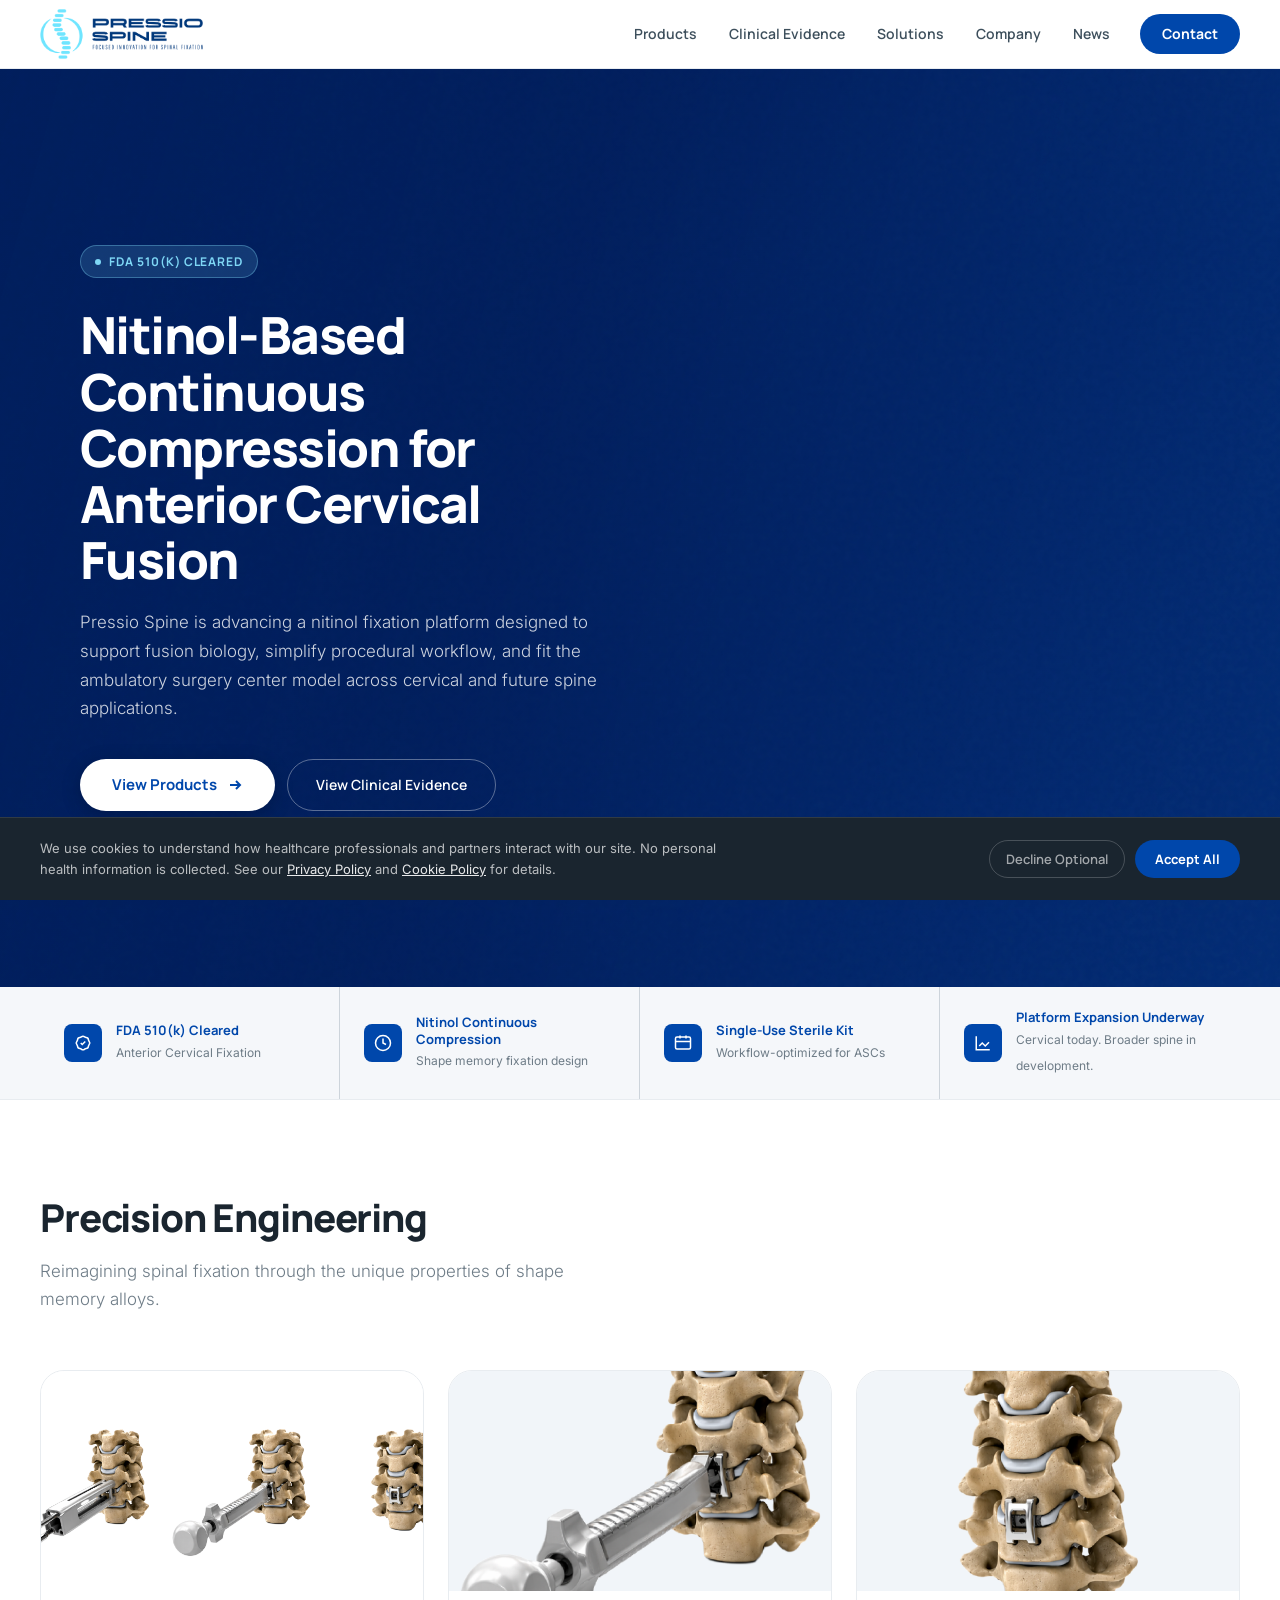
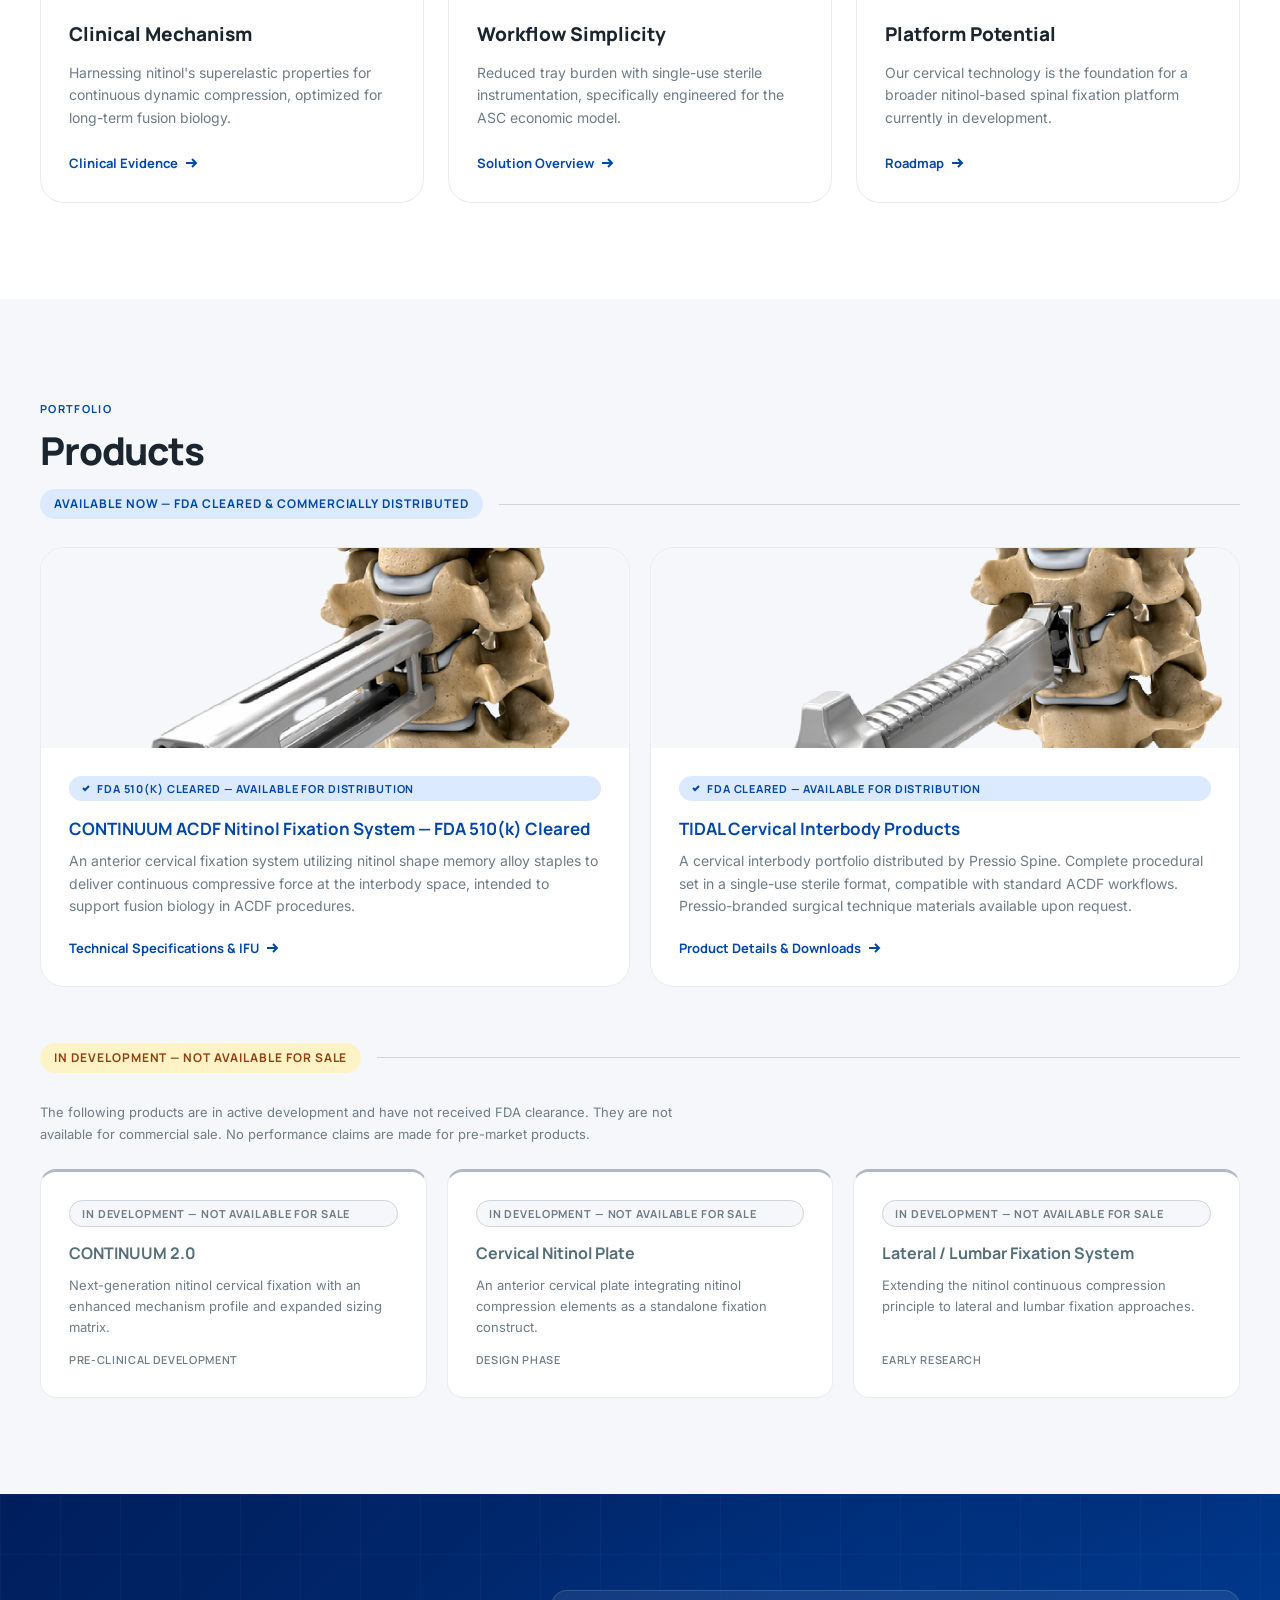
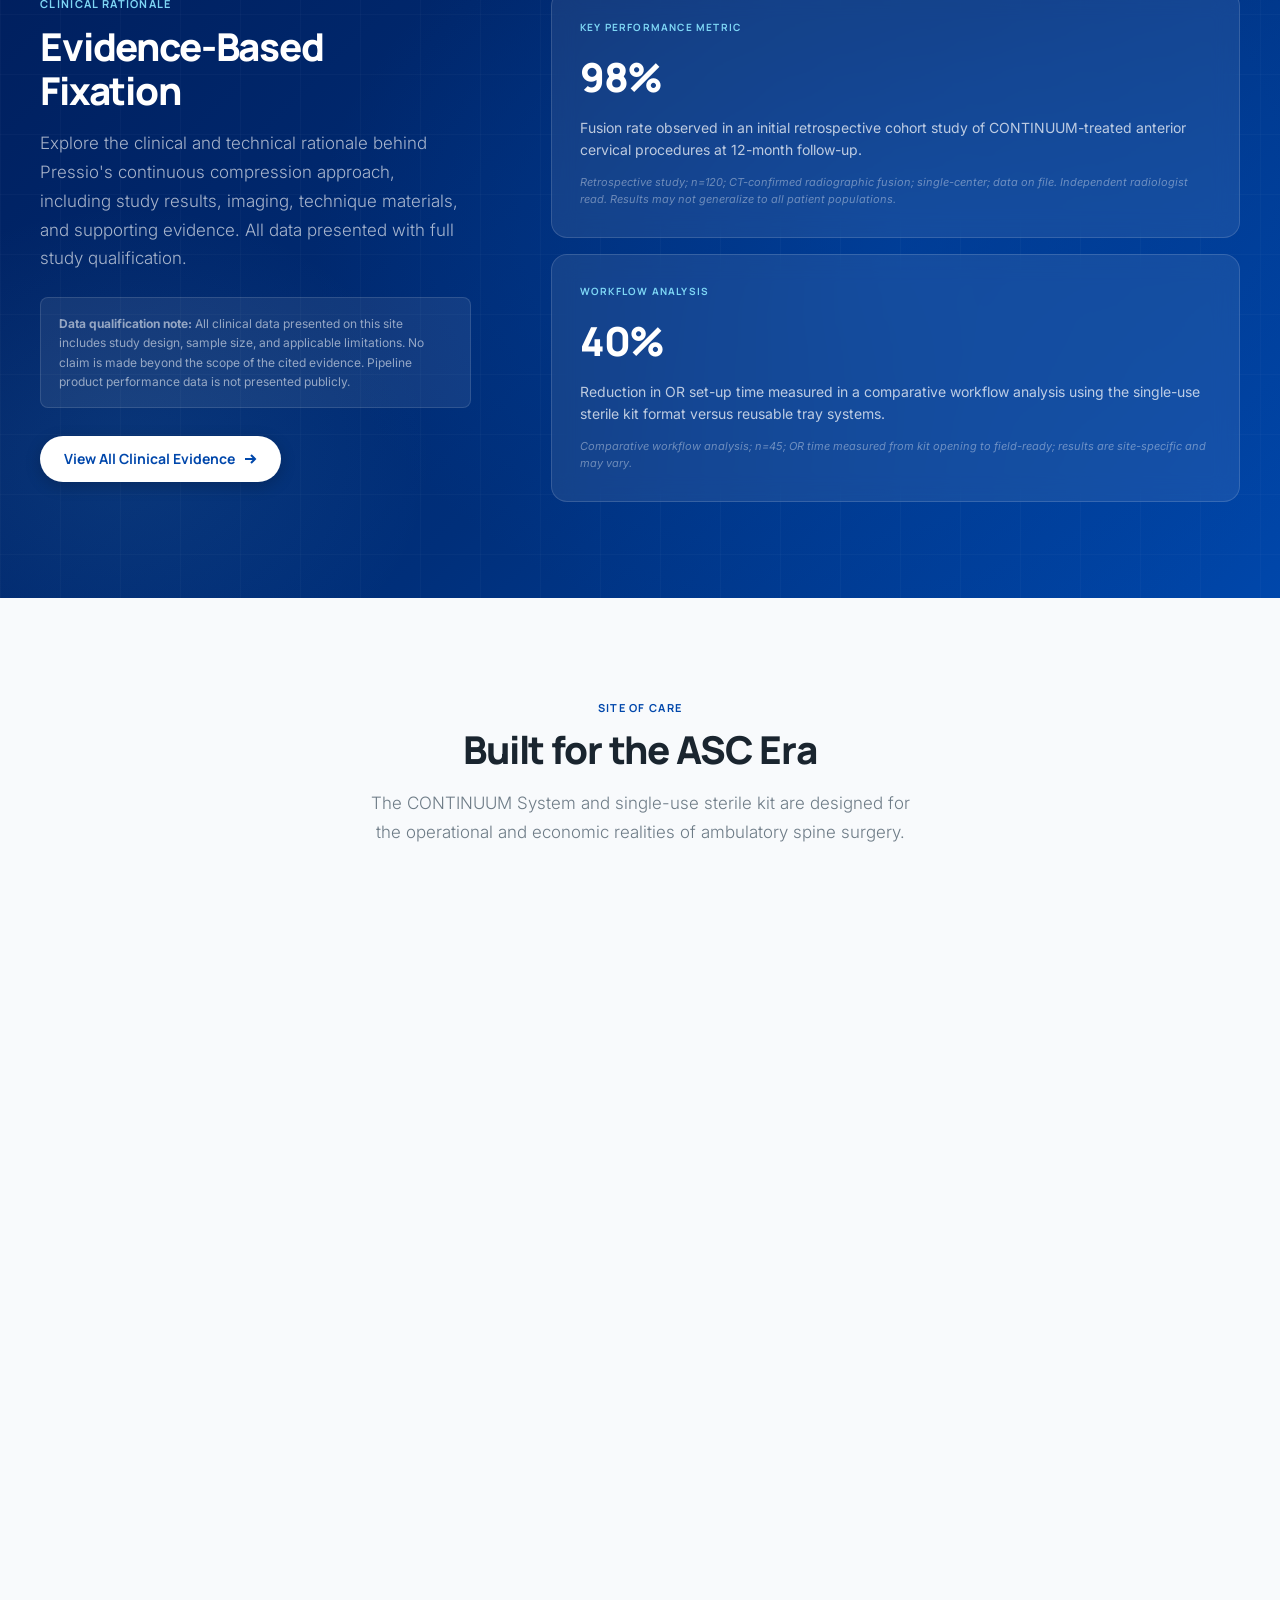
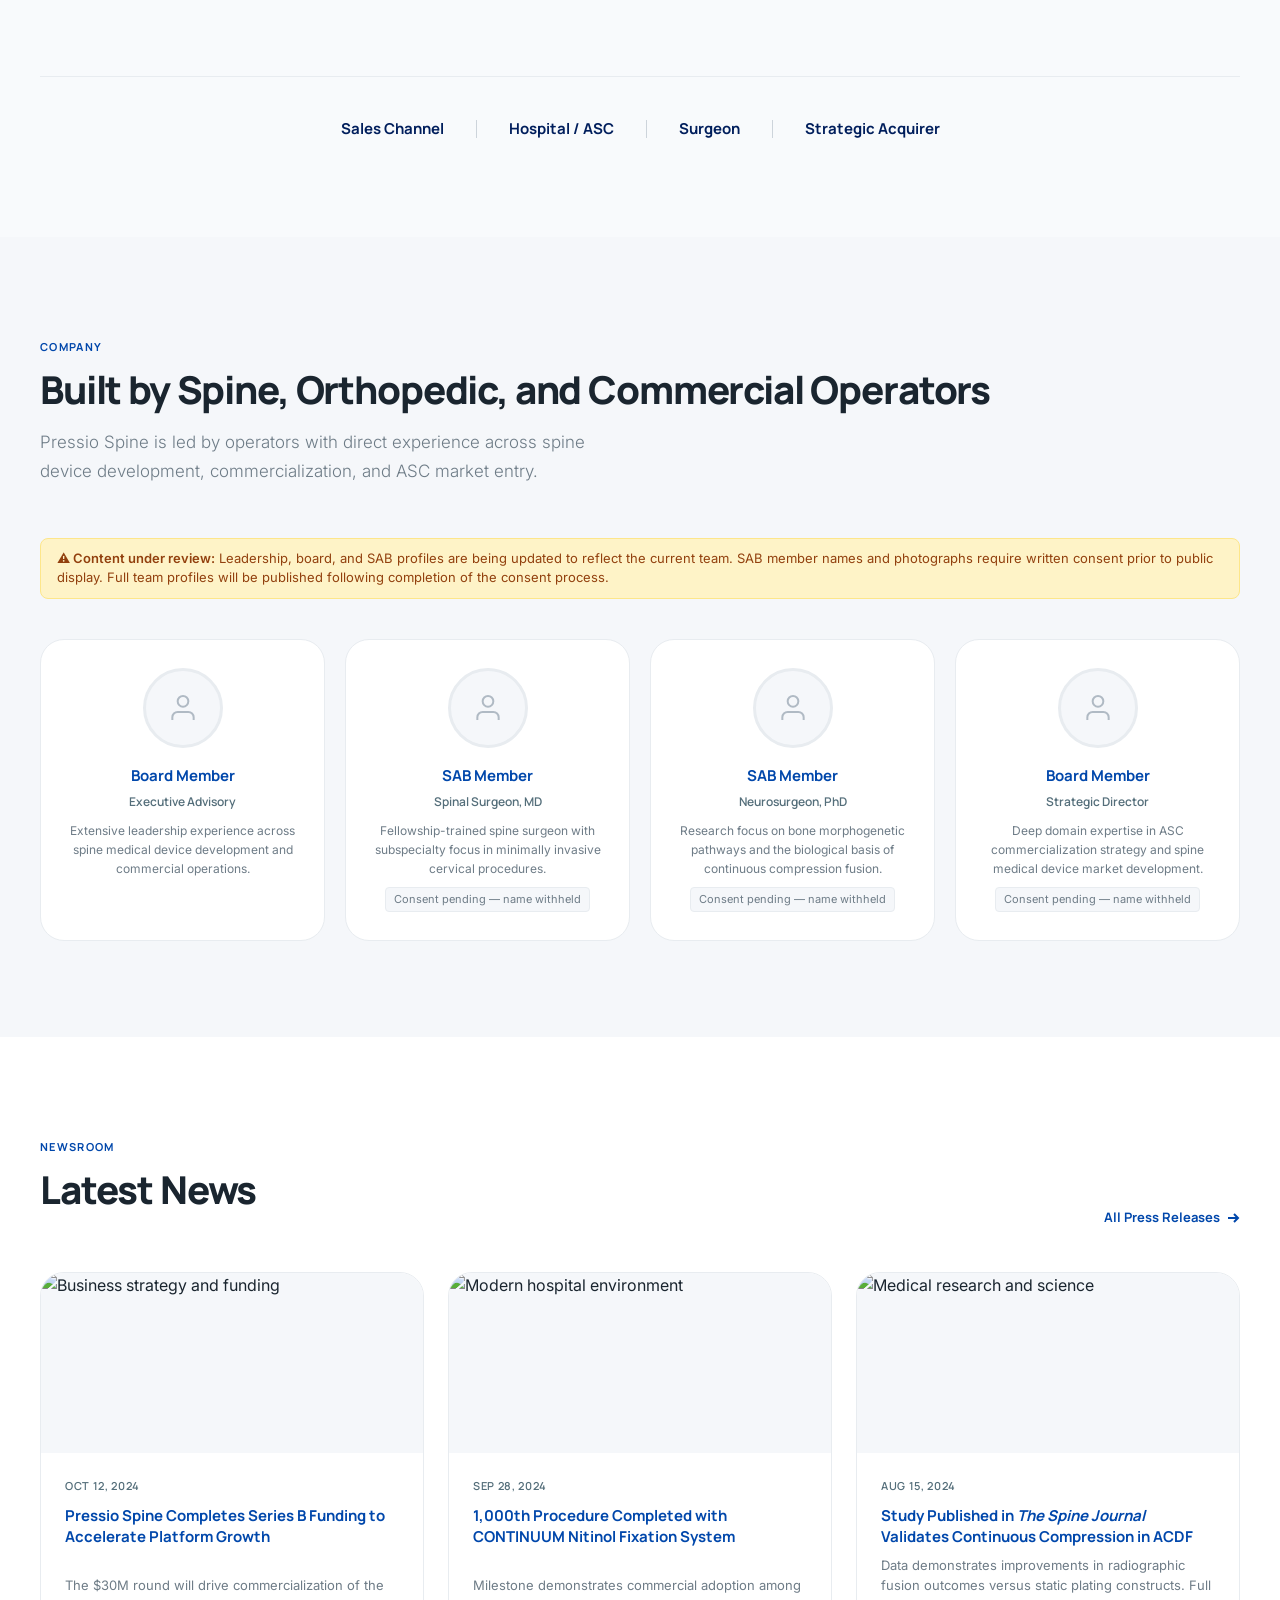
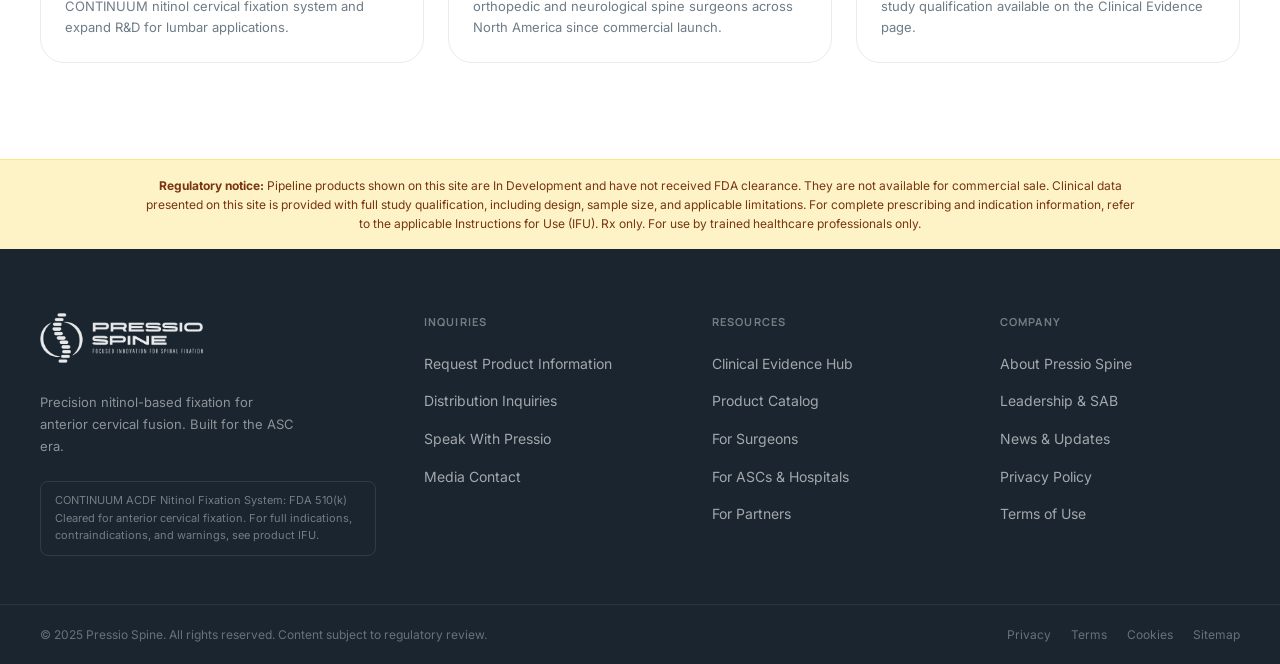
==== index.html @ c2f98a92 "Add files via upload" ====
<!DOCTYPE html>
<html lang="en">

<head>
  <meta charset="utf-8" />
  <meta name="viewport" content="width=device-width, initial-scale=1.0" />
  <meta name="description"
    content="Pressio Spine — Nitinol-based continuous compression spinal fixation for anterior cervical fusion. FDA 510(k) cleared. Built for the ASC era." />
  <meta property="og:title" content="Pressio Spine | Nitinol-Based Spinal Fixation" />
  <meta property="og:description"
    content="A nitinol fixation platform designed to support fusion biology, simplify procedural workflow, and fit the ambulatory surgery center model." />
  <meta property="og:type" content="website" />
  <title>Pressio Spine | Nitinol-Based Spinal Fixation</title>

  <!-- Schema.org MedicalOrganization structured data -->
  <script type="application/ld+json">
{
  "@context": "https://schema.org",
  "@type": "MedicalOrganization",
  "name": "Pressio Spine",
  "description": "Nitinol-based continuous compression spinal fixation, built for the ASC era.",
  "medicalSpecialty": "Orthopedic",
  "url": "https://pressiospine.com"
}
</script>

  <link rel="preconnect" href="https://fonts.googleapis.com" />
  <link rel="preconnect" href="https://fonts.gstatic.com" crossorigin />
  <link
    href="https://fonts.googleapis.com/css2?family=Manrope:wght@300;400;500;600;700;800&family=Inter:wght@300;400;500;600;700&display=swap"
    rel="stylesheet" />

  <style>
    *,
    *::before,
    *::after {
      box-sizing: border-box;
      margin: 0;
      padding: 0;
    }

    :root {
      /* Visual System — Pressio Spine */
      --primary: #0047AB;
      /* Primary */
      --primary-dk: #002F7A;
      /* Primary dark (hover states) */
      --secondary: #7ED7F5;
      /* Secondary */
      --secondary-dk: #3BB8E8;
      --tertiary: #546E7A;
      /* Tertiary */
      --tertiary-lt: #7B96A1;
      --neutral: #F5F7FA;
      /* Neutral background */
      --white: #FFFFFF;
      --navy: #001E5C;
      /* Deep navy for hero/dark areas */
      --gray-100: #E8ECF0;
      --gray-200: #CDD4DB;
      --gray-300: #B0BAC4;
      --gray-500: #6E7C87;
      --gray-700: #3D4F5C;
      --gray-900: #1A252F;
      --radius-sm: 4px;
      --radius: 8px;
      --radius-lg: 16px;
      --radius-xl: 24px;
      --shadow-sm: 0 1px 3px rgba(0, 71, 171, 0.07), 0 1px 2px rgba(0, 71, 171, 0.04);
      --shadow: 0 4px 16px rgba(0, 71, 171, 0.10), 0 1px 4px rgba(0, 71, 171, 0.06);
      --shadow-lg: 0 12px 40px rgba(0, 71, 171, 0.13), 0 2px 8px rgba(0, 71, 171, 0.07);
      --transition: 220ms cubic-bezier(0.4, 0, 0.2, 1);
      --headline: 'Manrope', system-ui, sans-serif;
      --body: 'Inter', system-ui, sans-serif;
    }

    html {
      scroll-behavior: smooth;
    }

    body {
      font-family: var(--body);
      font-size: 16px;
      line-height: 1.6;
      color: var(--gray-900);
      background: var(--white);
      -webkit-font-smoothing: antialiased;
    }

    /* ─── SKIP LINK (Accessibility) ─── */
    .skip-link {
      position: absolute;
      top: -40px;
      left: 8px;
      background: var(--primary);
      color: var(--white);
      padding: 8px 16px;
      border-radius: var(--radius);
      font-size: 14px;
      font-weight: 600;
      text-decoration: none;
      z-index: 9999;
      transition: top var(--transition);
    }

    .skip-link:focus {
      top: 8px;
    }

    /* ─── HEADER / NAV ─── */
    header {
      position: sticky;
      top: 0;
      z-index: 100;
      background: rgba(255, 255, 255, 0.96);
      backdrop-filter: blur(16px);
      border-bottom: 1px solid var(--gray-100);
      transition: box-shadow var(--transition);
    }

    header.scrolled {
      box-shadow: var(--shadow);
    }

    .nav-inner {
      max-width: 1280px;
      margin: 0 auto;
      display: flex;
      align-items: center;
      justify-content: space-between;
      padding: 0 40px;
      height: 68px;
    }

    .logo {
      display: flex;
      align-items: center;
      text-decoration: none;
      flex-shrink: 0;
    }

    .logo img {
      height: 50px;
      width: auto;
      display: block;
      transition: transform var(--transition);
    }

    .logo:hover img {
      transform: scale(1.02);
    }

    nav {
      display: flex;
      align-items: center;
      gap: 4px;
    }

    nav a {
      font-family: var(--headline);
      font-size: 14px;
      font-weight: 600;
      color: var(--gray-700);
      text-decoration: none;
      padding: 8px 14px;
      border-radius: var(--radius);
      transition: color var(--transition), background var(--transition);
      white-space: nowrap;
    }

    nav a:hover {
      color: var(--primary);
      background: var(--neutral);
    }

    nav a:focus-visible {
      outline: 2px solid var(--primary);
      outline-offset: 2px;
    }

    .nav-cta {
      margin-left: 12px;
      background: var(--primary);
      color: var(--white) !important;
      padding: 9px 22px !important;
      border-radius: 100px;
      font-weight: 700 !important;
      font-size: 14px !important;
      transition: background var(--transition), transform var(--transition) !important;
    }

    .nav-cta:hover {
      background: var(--primary-dk) !important;
      transform: translateY(-1px);
    }

    /* Mobile nav toggle */
    .nav-toggle {
      display: none;
      background: none;
      border: none;
      cursor: pointer;
      padding: 8px;
      color: var(--primary);
      font-size: 20px;
    }

    .nav-toggle:focus-visible {
      outline: 2px solid var(--primary);
      border-radius: 4px;
    }

    /* ─── HERO ─── */
    .hero {
      position: relative;
      min-height: 680px;
      display: flex;
      align-items: center;
      background: var(--navy);
      overflow: hidden;
    }

    /* Video background */
    .hero-video {
      position: absolute;
      inset: 0;
      width: 100%;
      height: 100%;
      object-fit: cover;
      z-index: 0;
    }

    /* Premium overlay with multi-layered gradient for depth and readability */
    .hero-overlay {
      position: absolute;
      inset: 0;
      z-index: 1;
      background: linear-gradient(105deg,
          rgba(0, 30, 92, 0.92) 0%,
          rgba(0, 30, 92, 0.75) 40%,
          rgba(0, 71, 171, 0.30) 100%);
    }

    .hero-overlay::after {
      content: '';
      position: absolute;
      inset: 0;
      background-image: url("data:image/svg+xml,%3Csvg viewBox='0 0 200 200' xmlns='http://www.w3.org/2000/svg'%3E%3Cfilter id='noiseFilter'%3E%3CfeTurbulence type='fractalNoise' baseFrequency='0.65' numOctaves='3' stitchTiles='stitch'/%3E%3C/filter%3E%3Crect width='100%25' height='100%25' filter='url(%23noiseFilter)'/%3E%3C/svg%3E");
      opacity: 0.04;
      mix-blend-mode: overlay;
      pointer-events: none;
    }

    .hero-inner {
      position: relative;
      z-index: 2;
      max-width: 1280px;
      margin: 0 auto;
      width: 100%;
      padding: 80px 40px;
      display: grid;
      grid-template-columns: 1fr 1fr;
      gap: 60px;
      align-items: center;
    }

    .hero-content {
      max-width: 580px;
    }

    .hero-badge {
      display: inline-flex;
      align-items: center;
      gap: 8px;
      background: rgba(126, 215, 245, 0.15);
      border: 1px solid rgba(126, 215, 245, 0.35);
      color: var(--secondary);
      font-family: var(--headline);
      font-size: 12px;
      font-weight: 700;
      letter-spacing: 0.08em;
      text-transform: uppercase;
      padding: 6px 14px;
      border-radius: 100px;
      margin-bottom: 28px;
    }

    .hero-badge::before {
      content: '';
      width: 6px;
      height: 6px;
      border-radius: 50%;
      background: var(--secondary);
      flex-shrink: 0;
      animation: pulse 2s ease-in-out infinite;
    }

    @keyframes pulse {

      0%,
      100% {
        opacity: 1;
        transform: scale(1);
      }

      50% {
        opacity: 0.5;
        transform: scale(0.85);
      }
    }

    .hero h1 {
      font-family: var(--headline);
      font-size: clamp(2rem, 4vw, 3.2rem);
      font-weight: 800;
      line-height: 1.1;
      color: var(--white);
      letter-spacing: -0.03em;
      margin-bottom: 20px;
    }

    .hero-sub {
      font-family: var(--body);
      font-size: 17px;
      font-weight: 300;
      color: rgba(255, 255, 255, 0.80);
      line-height: 1.7;
      margin-bottom: 36px;
    }

    .hero-actions {
      display: flex;
      gap: 12px;
      flex-wrap: wrap;
    }

    .btn-primary {
      display: inline-flex;
      align-items: center;
      gap: 10px;
      background: var(--white);
      color: var(--primary);
      font-family: var(--headline);
      font-size: 15px;
      font-weight: 700;
      padding: 14px 32px;
      border-radius: 100px;
      text-decoration: none;
      border: none;
      cursor: pointer;
      transition: all var(--transition);
      box-shadow: 0 4px 20px rgba(0, 0, 0, 0.2), 0 0 0 0 rgba(255, 255, 255, 0);
    }

    .btn-primary:hover {
      transform: translateY(-3px);
      box-shadow: 0 10px 30px rgba(0, 0, 0, 0.3), 0 0 15px rgba(255, 255, 255, 0.4);
      background: var(--neutral);
    }

    .btn-primary:focus-visible {
      outline: 2px solid var(--secondary);
      outline-offset: 3px;
    }

    .btn-primary svg {
      transition: transform var(--transition);
    }

    .btn-primary:hover svg {
      transform: translateX(3px);
    }

    .btn-ghost {
      display: inline-flex;
      align-items: center;
      gap: 8px;
      background: transparent;
      color: var(--white);
      font-family: var(--headline);
      font-size: 14px;
      font-weight: 600;
      padding: 13px 28px;
      border-radius: 100px;
      text-decoration: none;
      border: 1px solid rgba(255, 255, 255, 0.35);
      transition: background var(--transition), border-color var(--transition);
    }

    .btn-ghost:hover {
      background: rgba(255, 255, 255, 0.10);
      border-color: rgba(255, 255, 255, 0.6);
    }

    .btn-ghost:focus-visible {
      outline: 2px solid var(--white);
      outline-offset: 3px;
    }

    /* Hero visual panel */
    .hero-visual {
      display: flex;
      align-items: center;
      justify-content: center;
    }

    .mechanism-card {
      background: rgba(255, 255, 255, 0.08);
      border: 1px solid rgba(255, 255, 255, 0.15);
      border-radius: var(--radius-xl);
      padding: 36px;
      backdrop-filter: blur(16px);
      display: flex;
      flex-direction: column;
      gap: 20px;
      width: 100%;
      max-width: 400px;
    }

    .mechanism-card-label {
      font-family: var(--headline);
      font-size: 11px;
      font-weight: 700;
      letter-spacing: 0.1em;
      text-transform: uppercase;
      color: var(--secondary);
    }

    .mechanism-card h3 {
      font-family: var(--headline);
      font-size: 20px;
      font-weight: 700;
      color: var(--white);
      line-height: 1.3;
    }

    .mechanism-step {
      display: flex;
      align-items: flex-start;
      gap: 14px;
      padding: 14px;
      background: rgba(255, 255, 255, 0.06);
      border-radius: var(--radius);
      border: 1px solid rgba(255, 255, 255, 0.09);
    }

    .step-num {
      width: 28px;
      height: 28px;
      border-radius: 50%;
      background: rgba(126, 215, 245, 0.18);
      border: 1px solid rgba(126, 215, 245, 0.4);
      color: var(--secondary);
      font-size: 12px;
      font-weight: 700;
      display: flex;
      align-items: center;
      justify-content: center;
      flex-shrink: 0;
    }

    .step-text {
      font-size: 13px;
      color: rgba(255, 255, 255, 0.75);
      line-height: 1.5;
    }

    .step-text strong {
      color: rgba(255, 255, 255, 0.96);
      font-weight: 600;
      display: block;
    }

    /* ─── PROOF BAR ─── */
    .proof-bar {
      background: var(--neutral);
      border-bottom: 1px solid var(--gray-100);
    }

    .proof-inner {
      max-width: 1280px;
      margin: 0 auto;
      padding: 0 40px;
      display: grid;
      grid-template-columns: repeat(4, 1fr);
    }

    .proof-item {
      display: flex;
      align-items: center;
      gap: 14px;
      padding: 22px 24px;
      border-right: 1px solid var(--gray-200);
    }

    .proof-item:last-child {
      border-right: none;
    }

    .proof-icon {
      width: 38px;
      height: 38px;
      background: var(--primary);
      border-radius: var(--radius);
      display: flex;
      align-items: center;
      justify-content: center;
      flex-shrink: 0;
    }

    .proof-icon svg {
      width: 18px;
      height: 18px;
      stroke: var(--white);
      fill: none;
      stroke-width: 2;
    }

    .proof-text strong {
      display: block;
      font-family: var(--headline);
      font-size: 13px;
      font-weight: 700;
      color: var(--primary);
      line-height: 1.3;
    }

    .proof-text span {
      font-size: 12px;
      color: var(--gray-500);
    }

    /* ─── SECTION COMMONS ─── */
    section {
      padding: 96px 40px;
    }

    .section-inner {
      max-width: 1280px;
      margin: 0 auto;
    }

    .section-label {
      display: inline-block;
      font-family: var(--headline);
      font-size: 11px;
      font-weight: 700;
      letter-spacing: 0.12em;
      text-transform: uppercase;
      color: var(--primary);
      margin-bottom: 12px;
    }

    .section-title {
      font-family: var(--headline);
      font-size: clamp(1.6rem, 3vw, 2.6rem);
      font-weight: 800;
      line-height: 1.15;
      letter-spacing: -0.03em;
      color: var(--gray-900);
      margin-bottom: 16px;
    }

    .section-sub {
      font-family: var(--body);
      font-size: 17px;
      font-weight: 300;
      color: var(--gray-500);
      max-width: 560px;
      line-height: 1.7;
    }

    /* ─── WHY PRESSIO ─── */
    .why-grid {
      display: grid;
      grid-template-columns: repeat(3, 1fr);
      gap: 24px;
      margin-top: 56px;
    }

    .why-card {
      background: var(--white);
      border: 1px solid var(--gray-100);
      border-radius: var(--radius-xl);
      padding: 36px;
      transition: transform var(--transition), box-shadow var(--transition), border-color var(--transition);
      position: relative;
      overflow: hidden;
    }

    .why-card::before {
      content: '';
      position: absolute;
      top: 0;
      left: 0;
      right: 0;
      height: 3px;
      background: linear-gradient(90deg, var(--primary), var(--secondary-dk));
      transform: scaleX(0);
      transform-origin: left;
      transition: transform var(--transition);
    }

    .why-card:hover {
      transform: translateY(-4px);
      box-shadow: var(--shadow-lg);
      border-color: var(--gray-200);
    }

    .why-card:hover::before {
      transform: scaleX(1);
    }

    .why-card {
      background: var(--white);
      border: 1px solid var(--gray-100);
      border-radius: var(--radius-xl);
      padding: 0;
      transition: transform var(--transition), box-shadow var(--transition), border-color var(--transition);
      position: relative;
      overflow: hidden;
      display: flex;
      flex-direction: column;
    }

    .why-card-img {
      width: 100%;
      height: 220px;
      object-fit: cover;
      background: #F1F5F9;
      display: block;
    }

    .why-card-body {
      padding: 28px;
      flex: 1;
      display: flex;
      flex-direction: column;
    }

    .why-card h3 {
      font-family: var(--headline);
      font-size: 19px;
      font-weight: 800;
      color: var(--gray-900);
      margin-bottom: 12px;
    }

    .why-card p {
      font-size: 14px;
      color: var(--gray-500);
      line-height: 1.6;
      margin-bottom: 24px;
      flex: 1;
    }

    .why-card a {
      font-family: var(--headline);
      font-size: 13px;
      font-weight: 700;
      color: var(--primary);
      text-decoration: none;
      display: inline-flex;
      align-items: center;
      gap: 6px;
      transition: gap var(--transition);
    }

    .why-card a:hover {
      gap: 10px;
    }

    .why-card a:focus-visible {
      outline: 2px solid var(--primary);
      border-radius: 2px;
    }

    /* ─── PRODUCTS ─── */
    .products-section {
      background: var(--neutral);
    }

    .portfolio-bucket {
      margin-bottom: 56px;
    }

    .portfolio-bucket:last-child {
      margin-bottom: 0;
    }

    .bucket-header {
      display: flex;
      align-items: center;
      gap: 16px;
      margin-bottom: 28px;
    }

    .bucket-label {
      font-family: var(--headline);
      font-size: 12px;
      font-weight: 700;
      letter-spacing: 0.08em;
      text-transform: uppercase;
      padding: 5px 14px;
      border-radius: 100px;
      white-space: nowrap;
    }

    .bucket-label.available {
      background: #DBEAFE;
      color: var(--primary);
    }

    .bucket-label.pipeline {
      background: #FEF3C7;
      color: #92400E;
    }

    .bucket-hr {
      flex: 1;
      height: 1px;
      background: var(--gray-200);
    }

    .products-grid {
      display: grid;
      grid-template-columns: repeat(2, 1fr);
      gap: 20px;
    }

    .pipeline-grid {
      display: grid;
      grid-template-columns: repeat(3, 1fr);
      gap: 20px;
    }

    .product-card {
      background: var(--white);
      border: 1px solid var(--gray-100);
      border-radius: var(--radius-xl);
      overflow: hidden;
      display: flex;
      flex-direction: column;
      transition: box-shadow var(--transition), transform var(--transition);
    }

    .product-card:hover {
      box-shadow: var(--shadow);
      transform: translateY(-2px);
    }

    .product-card-img {
      width: 100%;
      height: 200px;
      object-fit: cover;
      display: block;
      background: var(--neutral);
    }

    .product-card-body {
      padding: 28px;
      flex: 1;
      display: flex;
      flex-direction: column;
    }

    .product-status {
      display: inline-flex;
      align-items: center;
      gap: 6px;
      font-family: var(--headline);
      font-size: 11px;
      font-weight: 700;
      letter-spacing: 0.08em;
      text-transform: uppercase;
      padding: 4px 12px;
      border-radius: 100px;
      margin-bottom: 14px;
    }

    .status-cleared {
      background: #DBEAFE;
      color: var(--primary);
    }

    .status-pipeline {
      background: #FEF3C7;
      color: #92400E;
    }

    .status-not-sale {
      background: var(--neutral);
      color: var(--gray-500);
      border: 1px solid var(--gray-200);
    }

    .product-card h3 {
      font-family: var(--headline);
      font-size: 17px;
      font-weight: 700;
      color: var(--primary);
      margin-bottom: 8px;
    }

    .product-card p {
      font-size: 14px;
      color: var(--gray-500);
      line-height: 1.6;
      flex: 1;
      margin-bottom: 20px;
    }

    .product-card-link {
      font-family: var(--headline);
      font-size: 13px;
      font-weight: 700;
      color: var(--primary);
      text-decoration: none;
      display: inline-flex;
      align-items: center;
      gap: 6px;
      transition: gap var(--transition);
    }

    .product-card-link:hover {
      gap: 10px;
    }

    .product-card-link:focus-visible {
      outline: 2px solid var(--primary);
      border-radius: 2px;
    }

    /* Pipeline cards (no image) */
    .pipeline-card {
      background: var(--white);
      border: 1px solid var(--gray-100);
      border-top: 3px solid var(--gray-300);
      border-radius: var(--radius-lg);
      padding: 28px;
      display: flex;
      flex-direction: column;
    }

    .pipeline-card h4 {
      font-family: var(--headline);
      font-size: 16px;
      font-weight: 700;
      color: var(--tertiary);
      margin-bottom: 8px;
    }

    .pipeline-card p {
      font-size: 13px;
      color: var(--gray-500);
      line-height: 1.6;
      flex: 1;
      margin-bottom: 14px;
    }

    .pipeline-stage {
      font-family: var(--headline);
      font-size: 11px;
      font-weight: 600;
      color: var(--gray-500);
      letter-spacing: 0.06em;
      text-transform: uppercase;
    }

    /* ─── CLINICAL EVIDENCE ─── */
    .evidence-section {
      position: relative;
      overflow: hidden;
      background: var(--navy);
    }

    /* The same layered gradient that was the hero bg, now applied here */
    .evidence-section::before {
      content: '';
      position: absolute;
      inset: 0;
      z-index: 0;
      background:
        radial-gradient(ellipse 70% 90% at 70% 50%, rgba(0, 71, 171, 0.5) 0%, transparent 65%),
        radial-gradient(ellipse 40% 60% at 10% 80%, rgba(126, 215, 245, 0.08) 0%, transparent 60%),
        linear-gradient(135deg, #001E5C 0%, #002F7A 55%, #0047AB 100%);
    }

    /* Subtle grid overlay (same as former hero) */
    .evidence-section::after {
      content: '';
      position: absolute;
      inset: 0;
      z-index: 0;
      background-image:
        linear-gradient(rgba(255, 255, 255, 0.025) 1px, transparent 1px),
        linear-gradient(90deg, rgba(255, 255, 255, 0.025) 1px, transparent 1px);
      background-size: 60px 60px;
      pointer-events: none;
    }

    .evidence-inner {
      position: relative;
      z-index: 1;
      max-width: 1280px;
      margin: 0 auto;
      display: grid;
      grid-template-columns: 1fr 1.6fr;
      gap: 80px;
      align-items: start;
    }

    .evidence-left .section-title {
      color: var(--white);
    }

    .evidence-left .section-sub {
      color: rgba(255, 255, 255, 0.65);
      max-width: 100%;
    }

    .evidence-disclaimer {
      margin-top: 24px;
      padding: 16px 18px;
      background: rgba(255, 255, 255, 0.07);
      border: 1px solid rgba(255, 255, 255, 0.12);
      border-radius: var(--radius);
      font-size: 12px;
      color: rgba(255, 255, 255, 0.55);
      line-height: 1.6;
    }

    .btn-evidence {
      display: inline-flex;
      align-items: center;
      gap: 8px;
      margin-top: 28px;
      background: var(--white);
      color: var(--primary);
      font-family: var(--headline);
      font-size: 14px;
      font-weight: 700;
      padding: 12px 24px;
      border-radius: 100px;
      text-decoration: none;
      transition: transform var(--transition), box-shadow var(--transition);
      box-shadow: 0 4px 16px rgba(0, 0, 0, 0.2);
    }

    .btn-evidence:hover {
      transform: translateY(-2px);
      box-shadow: 0 8px 24px rgba(0, 0, 0, 0.25);
    }

    .btn-evidence:focus-visible {
      outline: 2px solid var(--secondary);
      outline-offset: 3px;
    }

    .evidence-cards {
      display: flex;
      flex-direction: column;
      gap: 16px;
    }

    .evidence-card {
      background: rgba(255, 255, 255, 0.08);
      border: 1px solid rgba(255, 255, 255, 0.14);
      border-radius: var(--radius-lg);
      padding: 28px;
      backdrop-filter: blur(12px);
    }

    .evidence-tag {
      font-family: var(--headline);
      font-size: 10px;
      font-weight: 700;
      letter-spacing: 0.12em;
      text-transform: uppercase;
      color: var(--secondary);
      margin-bottom: 10px;
    }

    .evidence-stat {
      font-family: var(--headline);
      font-size: 40px;
      font-weight: 800;
      color: var(--white);
      letter-spacing: -0.03em;
      margin-bottom: 8px;
    }

    .evidence-desc {
      font-size: 14px;
      color: rgba(255, 255, 255, 0.72);
      line-height: 1.6;
      margin-bottom: 12px;
    }

    .evidence-qual {
      font-size: 11px;
      color: rgba(255, 255, 255, 0.38);
      font-style: italic;
    }

    /* ─── ASC SECTION ─── */
    /* ─── BUILT FOR THE ASC ERA ─── */
    .asc-section {
      background: #F8FAFC;
    }

    .asc-grid {
      display: grid;
      grid-template-columns: repeat(3, 1fr);
      gap: 24px;
      margin-top: 56px;
    }

    .asc-card {
      background: var(--white);
      border-radius: var(--radius-xl);
      box-shadow: 0 4px 20px rgba(0, 0, 0, 0.04);
      padding: 32px 24px 24px;
      text-align: center;
      display: flex;
      flex-direction: column;
      height: 100%;
      border: 1px solid rgba(0, 0, 0, 0.03);
    }

    .asc-card .title {
      font-family: var(--headline);
      font-size: 13px;
      font-weight: 800;
      color: var(--primary);
      text-transform: uppercase;
      letter-spacing: 0.05em;
      margin-bottom: 24px;
    }

    .model-group {
      margin-bottom: 20px;
    }

    .model-label {
      font-family: var(--headline);
      font-size: 10px;
      font-weight: 700;
      color: var(--gray-300);
      text-transform: uppercase;
      letter-spacing: 0.05em;
      margin-bottom: 6px;
      display: block;
    }

    .model-val {
      font-family: var(--body);
      font-size: 15px;
      font-weight: 400;
      color: var(--gray-700);
    }

    .pressio-group .model-label {
      color: var(--primary);
    }

    .pressio-group .model-val {
      font-weight: 700;
      color: var(--gray-900);
    }

    .asc-card hr {
      border: none;
      border-top: 1px dashed var(--gray-100);
      margin: 20px 0;
    }

    .net-impact-box {
      margin-top: auto;
      background: #003380;
      border-radius: var(--radius-sm);
      padding: 14px 10px;
      color: var(--white);
    }

    .impact-label {
      display: block;
      font-family: var(--headline);
      font-size: 9px;
      font-weight: 700;
      text-transform: uppercase;
      letter-spacing: 0.1em;
      margin-bottom: 4px;
      opacity: 0.8;
    }

    .impact-val {
      display: block;
      font-family: var(--headline);
      font-size: 16px;
      font-weight: 800;
    }

    /* Bottom 2 cards centering */
    .asc-grid-bottom {
      display: flex;
      justify-content: center;
      gap: 24px;
      margin-top: 24px;
    }

    .asc-grid-bottom .asc-card {
      width: clamp(300px, 100%, 410px);
      flex-shrink: 0;
    }

    /* ASC Nav Links */
    .asc-footer-nav {
      margin-top: 48px;
      padding-top: 40px;
      border-top: 1px solid var(--gray-100);
      display: flex;
      justify-content: center;
      align-items: center;
      gap: 32px;
    }

    .asc-footer-nav a {
      font-family: var(--headline);
      font-size: 15px;
      font-weight: 700;
      color: var(--navy);
      text-decoration: none;
      transition: color var(--transition);
      display: flex;
      align-items: center;
    }

    .asc-footer-nav a:hover {
      color: var(--primary);
    }

    .asc-nav-sep {
      width: 1px;
      height: 18px;
      background: var(--gray-200);
    }

    @media (max-width: 1024px) {
      .asc-grid {
        grid-template-columns: repeat(2, 1fr);
      }

      .asc-grid-bottom {
        display: grid;
        grid-template-columns: repeat(2, 1fr);
      }
    }

    @media (max-width: 768px) {
      .asc-grid,
      .asc-grid-bottom {
        grid-template-columns: 1fr;
        display: grid;
      }

      .asc-footer-nav {
        flex-direction: column;
        gap: 16px;
      }

      .asc-nav-sep {
        display: none;
      }
    }


    /* ─── LEADERSHIP ─── */
    .leadership-section {
      background: var(--neutral);
    }

    .leadership-section .section-sub {
      margin-bottom: 52px;
    }

    .leadership-note {
      display: inline-block;
      margin-bottom: 40px;
      background: #FEF3C7;
      border: 1px solid #FDE68A;
      border-radius: var(--radius);
      padding: 10px 16px;
      font-size: 13px;
      color: #92400E;
      line-height: 1.5;
    }

    .leadership-note strong {
      font-weight: 600;
    }

    .team-grid {
      display: grid;
      grid-template-columns: repeat(4, 1fr);
      gap: 20px;
    }

    .team-card {
      background: var(--white);
      border: 1px solid var(--gray-100);
      border-radius: var(--radius-xl);
      padding: 28px;
      text-align: center;
      transition: box-shadow var(--transition), transform var(--transition);
    }

    .team-card:hover {
      box-shadow: var(--shadow);
      transform: translateY(-3px);
    }

    .team-avatar {
      width: 80px;
      height: 80px;
      border-radius: 50%;
      object-fit: cover;
      margin: 0 auto 16px;
      display: block;
      border: 3px solid var(--gray-100);
      background: var(--neutral);
    }

    .team-avatar-placeholder {
      width: 80px;
      height: 80px;
      border-radius: 50%;
      margin: 0 auto 16px;
      background: var(--neutral);
      display: flex;
      align-items: center;
      justify-content: center;
      border: 3px solid var(--gray-100);
    }

    .team-avatar-placeholder svg {
      width: 32px;
      height: 32px;
      stroke: var(--gray-300);
      fill: none;
      stroke-width: 1.5;
    }

    .team-card h5 {
      font-family: var(--headline);
      font-size: 15px;
      font-weight: 700;
      color: var(--primary);
      margin-bottom: 4px;
    }

    .team-card .role {
      font-family: var(--headline);
      font-size: 12px;
      font-weight: 600;
      color: var(--tertiary);
      margin-bottom: 10px;
    }

    .team-card p {
      font-size: 12px;
      color: var(--gray-500);
      line-height: 1.6;
    }

    .consent-pending {
      display: inline-block;
      font-size: 11px;
      color: var(--gray-500);
      background: var(--neutral);
      border: 1px solid var(--gray-100);
      border-radius: 4px;
      padding: 3px 8px;
      margin-top: 8px;
    }

    /* ─── NEWS ─── */
    .news-section {
      background: var(--white);
    }

    .news-header {
      display: flex;
      align-items: flex-end;
      justify-content: space-between;
      margin-bottom: 44px;
    }

    .news-header a {
      font-family: var(--headline);
      font-size: 13px;
      font-weight: 700;
      color: var(--primary);
      text-decoration: none;
      display: inline-flex;
      align-items: center;
      gap: 6px;
      transition: gap var(--transition);
    }

    .news-header a:hover {
      gap: 10px;
    }

    .news-grid {
      display: grid;
      grid-template-columns: repeat(3, 1fr);
      gap: 24px;
    }

    .news-card {
      display: flex;
      flex-direction: column;
      border: 1px solid var(--gray-100);
      border-radius: var(--radius-xl);
      overflow: hidden;
      transition: box-shadow var(--transition), transform var(--transition);
    }

    .news-card:hover {
      box-shadow: var(--shadow);
      transform: translateY(-3px);
    }

    .news-img {
      width: 100%;
      height: 180px;
      object-fit: cover;
      background: var(--neutral);
    }

    .news-body {
      padding: 24px;
      flex: 1;
      display: flex;
      flex-direction: column;
    }

    .news-date {
      font-family: var(--headline);
      font-size: 11px;
      font-weight: 600;
      color: var(--tertiary);
      letter-spacing: 0.06em;
      text-transform: uppercase;
      margin-bottom: 10px;
    }

    .news-body h4 {
      font-family: var(--headline);
      font-size: 15px;
      font-weight: 700;
      color: var(--primary);
      line-height: 1.4;
      margin-bottom: 8px;
      flex: 1;
    }

    .news-body p {
      font-size: 13px;
      color: var(--gray-500);
      line-height: 1.6;
    }

    /* ─── REGULATORY DISCLAIMER ─── */
    .reg-bar {
      background: #FEF3C7;
      border-top: 1px solid #FDE68A;
      padding: 16px 40px;
      text-align: center;
    }

    .reg-bar p {
      max-width: 1000px;
      margin: 0 auto;
      font-size: 12px;
      color: #78350F;
      line-height: 1.6;
    }

    /* ─── FOOTER ─── */
    footer {
      background: var(--gray-900);
      color: rgba(255, 255, 255, 0.7);
    }

    .footer-main {
      max-width: 1280px;
      margin: 0 auto;
      padding: 64px 40px 48px;
      display: grid;
      grid-template-columns: 1.4fr 1fr 1fr 1fr;
      gap: 48px;
    }

    .footer-brand .logo-footer {
      display: inline-block;
      text-decoration: none;
      margin-bottom: 4px;
    }

    .logo-footer img {
      height: 50px;
      width: auto;
      display: block;
      opacity: 0.9;
      transition: opacity var(--transition);
    }

    .logo-footer:hover img {
      opacity: 1;
    }

    .footer-brand p {
      font-size: 13px;
      color: rgba(255, 255, 255, 0.5);
      line-height: 1.7;
      margin: 16px 0 24px;
      max-width: 260px;
    }

    .footer-fda {
      font-size: 11px;
      color: rgba(255, 255, 255, 0.4);
      border: 1px solid rgba(255, 255, 255, 0.1);
      border-radius: var(--radius);
      padding: 10px 14px;
      line-height: 1.6;
    }

    .footer-col h6 {
      font-family: var(--headline);
      font-size: 11px;
      font-weight: 700;
      letter-spacing: 0.1em;
      text-transform: uppercase;
      color: rgba(255, 255, 255, 0.4);
      margin-bottom: 20px;
    }

    .footer-col ul {
      list-style: none;
      display: flex;
      flex-direction: column;
      gap: 12px;
    }

    .footer-col a {
      font-size: 14px;
      color: rgba(255, 255, 255, 0.6);
      text-decoration: none;
      transition: color var(--transition);
    }

    .footer-col a:hover {
      color: var(--white);
    }

    .footer-col a:focus-visible {
      outline: 1px solid rgba(255, 255, 255, 0.5);
      outline-offset: 2px;
      border-radius: 2px;
    }

    .footer-bottom {
      border-top: 1px solid rgba(255, 255, 255, 0.08);
      max-width: 1280px;
      margin: 0 auto;
      padding: 20px 40px;
      display: flex;
      justify-content: space-between;
      align-items: center;
      font-size: 12px;
      color: rgba(255, 255, 255, 0.35);
    }

    .footer-bottom-links {
      display: flex;
      gap: 20px;
    }

    .footer-bottom-links a {
      color: rgba(255, 255, 255, 0.35);
      text-decoration: none;
      transition: color var(--transition);
    }

    .footer-bottom-links a:hover {
      color: rgba(255, 255, 255, 0.6);
    }

    /* Cookie Consent Banner */
    .cookie-banner {
      position: fixed;
      bottom: 0;
      left: 0;
      right: 0;
      z-index: 200;
      background: var(--gray-900);
      border-top: 1px solid rgba(255, 255, 255, 0.1);
      padding: 20px 40px;
      display: flex;
      align-items: center;
      justify-content: space-between;
      gap: 24px;
      transform: translateY(0);
      transition: transform var(--transition);
    }

    .cookie-banner.hidden {
      transform: translateY(100%);
    }

    .cookie-banner p {
      font-size: 13px;
      color: rgba(255, 255, 255, 0.7);
      max-width: 680px;
      line-height: 1.6;
    }

    .cookie-banner p a {
      color: rgba(255, 255, 255, 0.9);
      text-decoration: underline;
    }

    .cookie-actions {
      display: flex;
      gap: 10px;
      flex-shrink: 0;
    }

    .btn-accept {
      font-family: var(--headline);
      background: var(--primary);
      color: var(--white);
      font-size: 13px;
      font-weight: 700;
      padding: 9px 20px;
      border-radius: 100px;
      border: none;
      cursor: pointer;
      transition: background var(--transition);
    }

    .btn-accept:hover {
      background: var(--primary-dk);
    }

    .btn-decline {
      font-family: var(--headline);
      background: transparent;
      color: rgba(255, 255, 255, 0.6);
      font-size: 13px;
      font-weight: 600;
      padding: 9px 16px;
      border-radius: 100px;
      border: 1px solid rgba(255, 255, 255, 0.2);
      cursor: pointer;
      transition: border-color var(--transition), color var(--transition);
    }

    .btn-decline:hover {
      border-color: rgba(255, 255, 255, 0.4);
      color: rgba(255, 255, 255, 0.8);
    }

    /* ─── RESPONSIVE ─── */
    @media (max-width: 1024px) {
      .hero-inner {
        grid-template-columns: 1fr;
        gap: 40px;
      }

      .hero-visual {
        display: none;
      }

      .proof-inner {
        grid-template-columns: repeat(2, 1fr);
      }

      .proof-item:nth-child(2) {
        border-right: none;
      }

      .why-grid {
        grid-template-columns: 1fr 1fr;
      }

      .products-grid {
        grid-template-columns: 1fr;
      }

      .pipeline-grid {
        grid-template-columns: 1fr 1fr;
      }

      .evidence-inner {
        grid-template-columns: 1fr;
        gap: 40px;
      }

      .team-grid {
        grid-template-columns: repeat(2, 1fr);
      }

      .footer-main {
        grid-template-columns: 1fr 1fr;
      }
    }

    @media (max-width: 768px) {
      section {
        padding: 64px 24px;
      }

      .nav-inner {
        padding: 0 24px;
      }

      nav {
        display: none;
      }

      nav.open {
        display: flex;
        flex-direction: column;
        align-items: stretch;
        position: fixed;
        top: 68px;
        left: 0;
        right: 0;
        bottom: 0;
        background: var(--white);
        padding: 24px;
        border-top: 1px solid var(--gray-100);
        z-index: 99;
      }

      nav.open a {
        padding: 14px 16px;
        font-size: 16px;
        border-radius: var(--radius);
      }

      nav.open .nav-cta {
        margin-left: 0;
        margin-top: 12px;
        text-align: center;
        justify-content: center;
      }

      .nav-toggle {
        display: flex;
      }

      .hero {
        min-height: auto;
      }

      .hero-inner {
        padding: 60px 24px;
      }

      .hero h1 {
        font-size: 2rem;
      }

      .proof-inner {
        grid-template-columns: 1fr;
        padding: 0 24px;
      }

      .proof-item {
        border-right: none;
        border-bottom: 1px solid var(--gray-100);
      }

      .proof-item:last-child {
        border-bottom: none;
      }

      .why-grid {
        grid-template-columns: 1fr;
      }

      .pipeline-grid {
        grid-template-columns: 1fr;
      }

      .asc-grid {
        grid-template-columns: 1fr;
        gap: 32px;
      }

      .team-grid {
        grid-template-columns: 1fr 1fr;
      }

      .news-grid {
        grid-template-columns: 1fr;
      }

      .news-header {
        flex-direction: column;
        align-items: flex-start;
        gap: 12px;
      }

      .footer-main {
        grid-template-columns: 1fr;
        gap: 36px;
        padding: 48px 24px 36px;
      }

      .footer-bottom {
        flex-direction: column;
        gap: 12px;
        text-align: center;
        padding: 20px 24px;
      }

      .footer-bottom-links {
        justify-content: center;
      }

      .cookie-banner {
        flex-direction: column;
        align-items: flex-start;
        padding: 20px 24px;
      }

      .reg-bar {
        padding: 14px 24px;
      }
    }

    @media (max-width: 480px) {
      .team-grid {
        grid-template-columns: 1fr;
      }

      .products-grid {
        grid-template-columns: 1fr;
      }

      .hero-actions {
        flex-direction: column;
      }

      .btn-primary,
      .btn-ghost {
        justify-content: center;
      }
    }

    /* ─── ANIMATIONS ─── */
    @media (prefers-reduced-motion: no-preference) {
      .fade-in {
        opacity: 0;
        transform: translateY(20px);
        transition: opacity 0.6s ease, transform 0.6s ease;
      }

      .fade-in.visible {
        opacity: 1;
        transform: none;
      }

      .fade-in:nth-child(2) {
        transition-delay: 0.1s;
      }

      .fade-in:nth-child(3) {
        transition-delay: 0.2s;
      }

      .fade-in:nth-child(4) {
        transition-delay: 0.3s;
      }
    }
  </style>
</head>

<body>

  <!-- Accessibility: skip to main -->
  <a class="skip-link" href="#main-content">Skip to main content</a>

  <!-- ─── COOKIE CONSENT BANNER (GDPR/CCPA) ─── -->
  <div class="cookie-banner" id="cookieBanner" role="dialog" aria-label="Cookie consent" aria-live="polite">
    <p>
      We use cookies to understand how healthcare professionals and partners interact with our site. No personal health
      information is collected.
      See our <a href="#">Privacy Policy</a> and <a href="#">Cookie Policy</a> for details.
    </p>
    <div class="cookie-actions">
      <button class="btn-decline" id="cookieDecline">Decline Optional</button>
      <button class="btn-accept" id="cookieAccept">Accept All</button>
    </div>
  </div>

  <!-- ─── HEADER ─── -->
  <header id="site-header">
    <div class="nav-inner">
      <a class="logo" href="/" aria-label="Pressio Spine home">
        <img src="public/img/Brand/PressioSpineLogoBlue.png" alt="Pressio Spine Logo" />
      </a>

      <nav id="main-nav" role="navigation" aria-label="Main navigation">
        <a href="/products">Products</a>
        <a href="/clinical-evidence">Clinical Evidence</a>
        <a href="/solutions">Solutions</a>
        <a href="/company">Company</a>
        <a href="/news">News</a>
        <a href="/contact" class="nav-cta">Contact</a>
      </nav>

      <button class="nav-toggle" id="navToggle" aria-expanded="false" aria-controls="main-nav"
        aria-label="Toggle navigation">
        <svg width="22" height="22" viewBox="0 0 22 22" fill="none" stroke="currentColor" stroke-width="2"
          aria-hidden="true">
          <line x1="3" y1="6" x2="19" y2="6" id="bar1" />
          <line x1="3" y1="11" x2="19" y2="11" id="bar2" />
          <line x1="3" y1="16" x2="19" y2="16" id="bar3" />
        </svg>
      </button>
    </div>
  </header>

  <main id="main-content">

    <!-- ─── HERO ─── -->
    <section class="hero" aria-label="Hero">
      <!-- Hero video background -->
      <video class="hero-video" autoplay muted loop playsinline aria-hidden="true">
        <source src="https://res.cloudinary.com/dvm7fjhxs/video/upload/v1776828558/Hero_Video_gvfgli.mp4" type="video/mp4" />
      </video>
      <!-- Overlay keeps text readable with a premium deep navy glassmorphism feel -->
      <div class="hero-overlay" aria-hidden="true"></div>
      <div class="hero-inner">
        <div class="hero-content">
          <div class="hero-badge" aria-label="FDA 510(k) Cleared">FDA 510(k) Cleared</div>
          <h1>Nitinol-Based Continuous Compression for Anterior Cervical Fusion</h1>
          <p class="hero-sub">
            Pressio Spine is advancing a nitinol fixation platform designed to support fusion biology, simplify
            procedural workflow, and fit the ambulatory surgery center model across cervical and future spine
            applications.
          </p>
          <div class="hero-actions">
            <a href="/products" class="btn-primary">
              View Products
              <svg width="16" height="16" viewBox="0 0 16 16" fill="none" stroke="currentColor" stroke-width="2"
                aria-hidden="true">
                <path d="M3 8h10M9 4l4 4-4 4" />
              </svg>
            </a>
            <a href="/clinical-evidence" class="btn-ghost">View Clinical Evidence</a>
          </div>
        </div>

      </div>
    </section>

    <!-- ─── PROOF BAR ─── -->
    <div class="proof-bar" role="complementary" aria-label="Key product facts">
      <div class="proof-inner">
        <div class="proof-item">
          <div class="proof-icon" aria-hidden="true">
            <svg viewBox="0 0 24 24">
              <path
                d="M9 12l2 2 4-4M7.835 4.697a3.42 3.42 0 001.946-.806 3.42 3.42 0 014.438 0 3.42 3.42 0 001.946.806 3.42 3.42 0 013.138 3.138 3.42 3.42 0 00.806 1.946 3.42 3.42 0 010 4.438 3.42 3.42 0 00-.806 1.946 3.42 3.42 0 01-3.138 3.138 3.42 3.42 0 00-1.946.806 3.42 3.42 0 01-4.438 0 3.42 3.42 0 00-1.946-.806 3.42 3.42 0 01-3.138-3.138 3.42 3.42 0 00-.806-1.946 3.42 3.42 0 010-4.438 3.42 3.42 0 00.806-1.946 3.42 3.42 0 013.138-3.138z" />
            </svg>
          </div>
          <div class="proof-text">
            <strong>FDA 510(k) Cleared</strong>
            <span>Anterior Cervical Fixation</span>
          </div>
        </div>
        <div class="proof-item">
          <div class="proof-icon" aria-hidden="true">
            <svg viewBox="0 0 24 24">
              <circle cx="12" cy="12" r="10" />
              <path d="M12 6v6l4 2" />
            </svg>
          </div>
          <div class="proof-text">
            <strong>Nitinol Continuous Compression</strong>
            <span>Shape memory fixation design</span>
          </div>
        </div>
        <div class="proof-item">
          <div class="proof-icon" aria-hidden="true">
            <svg viewBox="0 0 24 24">
              <rect x="2" y="4" width="20" height="16" rx="2" />
              <path d="M8 2v4M16 2v4M2 10h20" />
            </svg>
          </div>
          <div class="proof-text">
            <strong>Single-Use Sterile Kit</strong>
            <span>Workflow-optimized for ASCs</span>
          </div>
        </div>
        <div class="proof-item">
          <div class="proof-icon" aria-hidden="true">
            <svg viewBox="0 0 24 24">
              <path d="M3 3v18h18" />
              <path d="M7 16l4-4 4 4 5-5" />
            </svg>
          </div>
          <div class="proof-text">
            <strong>Platform Expansion Underway</strong>
            <span>Cervical today. Broader spine in development.</span>
          </div>
        </div>
      </div>
    </div>

    <section aria-labelledby="why-heading">
      <div class="section-inner">
        <h2 class="section-title" id="why-heading">Precision Engineering</h2>
        <p class="section-sub">Reimagining spinal fixation through the unique properties of shape memory alloys.</p>

        <div class="why-grid">
          <!-- CARD 1 -->
          <div class="why-card fade-in">
            <img class="why-card-img" src="public/product/Product%20Images/Procedure-04.jpg" alt="Clinical Mechanism spine render" />
            <div class="why-card-body">
              <h3>Clinical Mechanism</h3>
              <p>Harnessing nitinol's superelastic properties for continuous dynamic compression, optimized for long-term fusion biology.</p>
              <a href="/clinical-evidence">
                Clinical Evidence
                <svg width="14" height="14" viewBox="0 0 14 14" fill="none" stroke="currentColor" stroke-width="2" aria-hidden="true">
                  <path d="M2 7h10M8 3l4 4-4 4" />
                </svg>
              </a>
            </div>
          </div>

          <!-- CARD 2 -->
          <div class="why-card fade-in">
            <img class="why-card-img" src="public/product/Product%20Images/Product%20Images-02.png" alt="Workflow Simplicity kit render" />
            <div class="why-card-body">
              <h3>Workflow Simplicity</h3>
              <p>Reduced tray burden with single-use sterile instrumentation, specifically engineered for the ASC economic model.</p>
              <a href="/solutions">
                Solution Overview
                <svg width="14" height="14" viewBox="0 0 14 14" fill="none" stroke="currentColor" stroke-width="2" aria-hidden="true">
                  <path d="M2 7h10M8 3l4 4-4 4" />
                </svg>
              </a>
            </div>
          </div>

          <!-- CARD 3 -->
          <div class="why-card fade-in">
            <img class="why-card-img" src="public/product/Product%20Images/Product%20Images-03.png" alt="Platform Potential abstract orb" />
            <div class="why-card-body">
              <h3>Platform Potential</h3>
              <p>Our cervical technology is the foundation for a broader nitinol-based spinal fixation platform currently in development.</p>
              <a href="/products">
                Roadmap
                <svg width="14" height="14" viewBox="0 0 14 14" fill="none" stroke="currentColor" stroke-width="2" aria-hidden="true">
                  <path d="M2 7h10M8 3l4 4-4 4" />
                </svg>
              </a>
            </div>
          </div>
        </div>
      </div>
    </section>

    <!-- ─── PRODUCTS ─── -->
    <section class="products-section" aria-labelledby="products-heading">
      <div class="section-inner">
        <span class="section-label">Portfolio</span>
        <h2 class="section-title" id="products-heading">Products</h2>

        <!-- Available Now bucket -->
        <div class="portfolio-bucket">
          <div class="bucket-header">
            <span class="bucket-label available">Available Now — FDA Cleared &amp; Commercially Distributed</span>
            <div class="bucket-hr" aria-hidden="true"></div>
          </div>

          <div class="products-grid">
            <article class="product-card">
              <img class="product-card-img"
                src="public/product/Product%20Images/Product%20Images-01.png"
                alt="CONTINUUM ACDF Nitinol Fixation System — close-up of nitinol staple device" loading="lazy" />
              <div class="product-card-body">
                <span class="product-status status-cleared">
                  <svg width="10" height="10" viewBox="0 0 10 10" fill="none" stroke="currentColor" stroke-width="2"
                    aria-hidden="true">
                    <path d="M2 5l2 2 4-4" />
                  </svg>
                  FDA 510(k) Cleared — Available for Distribution
                </span>
                <h3>CONTINUUM ACDF Nitinol Fixation System — FDA 510(k) Cleared</h3>
                <p>An anterior cervical fixation system utilizing nitinol shape memory alloy staples to deliver
                  continuous compressive force at the interbody space, intended to support fusion biology in ACDF
                  procedures.</p>
                <a href="/products/continuum" class="product-card-link">
                  Technical Specifications &amp; IFU
                  <svg width="14" height="14" viewBox="0 0 14 14" fill="none" stroke="currentColor" stroke-width="2"
                    aria-hidden="true">
                    <path d="M2 7h10M8 3l4 4-4 4" />
                  </svg>
                </a>
              </div>
            </article>

            <article class="product-card">
              <img class="product-card-img"
                src="public/product/Product%20Images/Product%20Images-02.png"
                alt="TIDAL Cervical Interbody sterile instrument kit packaging" loading="lazy" />
              <div class="product-card-body">
                <span class="product-status status-cleared">
                  <svg width="10" height="10" viewBox="0 0 10 10" fill="none" stroke="currentColor" stroke-width="2"
                    aria-hidden="true">
                    <path d="M2 5l2 2 4-4" />
                  </svg>
                  FDA Cleared — Available for Distribution
                </span>
                <h3>TIDAL Cervical Interbody Products</h3>
                <p>A cervical interbody portfolio distributed by Pressio Spine. Complete procedural set in a single-use
                  sterile format, compatible with standard ACDF workflows. Pressio-branded surgical technique materials
                  available upon request.</p>
                <a href="/products/tidal" class="product-card-link">
                  Product Details &amp; Downloads
                  <svg width="14" height="14" viewBox="0 0 14 14" fill="none" stroke="currentColor" stroke-width="2"
                    aria-hidden="true">
                    <path d="M2 7h10M8 3l4 4-4 4" />
                  </svg>
                </a>
              </div>
            </article>
          </div>
        </div>

        <!-- In Development bucket -->
        <div class="portfolio-bucket">
          <div class="bucket-header">
            <span class="bucket-label pipeline">In Development — Not Available for Sale</span>
            <div class="bucket-hr" aria-hidden="true"></div>
          </div>

          <p style="font-size:13px; color:var(--gray-500); margin-bottom:24px; max-width:660px; line-height:1.7;">
            The following products are in active development and have not received FDA clearance. They are not available
            for commercial sale. No performance claims are made for pre-market products.
          </p>

          <div class="pipeline-grid">
            <div class="pipeline-card">
              <span class="product-status status-not-sale" style="margin-bottom:14px;">In Development — Not Available
                for Sale</span>
              <h4>CONTINUUM 2.0</h4>
              <p>Next-generation nitinol cervical fixation with an enhanced mechanism profile and expanded sizing
                matrix.</p>
              <span class="pipeline-stage">Pre-clinical Development</span>
            </div>

            <div class="pipeline-card">
              <span class="product-status status-not-sale" style="margin-bottom:14px;">In Development — Not Available
                for Sale</span>
              <h4>Cervical Nitinol Plate</h4>
              <p>An anterior cervical plate integrating nitinol compression elements as a standalone fixation construct.
              </p>
              <span class="pipeline-stage">Design Phase</span>
            </div>

            <div class="pipeline-card">
              <span class="product-status status-not-sale" style="margin-bottom:14px;">In Development — Not Available
                for Sale</span>
              <h4>Lateral / Lumbar Fixation System</h4>
              <p>Extending the nitinol continuous compression principle to lateral and lumbar fixation approaches.</p>
              <span class="pipeline-stage">Early Research</span>
            </div>
          </div>
        </div>
      </div>
    </section>

    <!-- ─── CLINICAL EVIDENCE ─── -->
    <section class="evidence-section" aria-labelledby="evidence-heading">
      <div class="evidence-inner">
        <div class="evidence-left">
          <span class="section-label" style="color:var(--secondary);">Clinical Rationale</span>
          <h2 class="section-title" id="evidence-heading">Evidence-Based Fixation</h2>
          <p class="section-sub">
            Explore the clinical and technical rationale behind Pressio's continuous compression approach, including
            study results, imaging, technique materials, and supporting evidence. All data presented with full study
            qualification.
          </p>
          <div class="evidence-disclaimer">
            <strong>Data qualification note:</strong> All clinical data presented on this site includes study design,
            sample size, and applicable limitations. No claim is made beyond the scope of the cited evidence. Pipeline
            product performance data is not presented publicly.
          </div>
          <a href="/clinical-evidence" class="btn-evidence">
            View All Clinical Evidence
            <svg width="14" height="14" viewBox="0 0 14 14" fill="none" stroke="currentColor" stroke-width="2"
              aria-hidden="true">
              <path d="M2 7h10M8 3l4 4-4 4" />
            </svg>
          </a>
        </div>

        <div class="evidence-cards">
          <div class="evidence-card">
            <div class="evidence-tag">Key Performance Metric</div>
            <div class="evidence-stat">98%</div>
            <p class="evidence-desc">Fusion rate observed in an initial retrospective cohort study of CONTINUUM-treated
              anterior cervical procedures at 12-month follow-up.</p>
            <div class="evidence-qual">Retrospective study; n=120; CT-confirmed radiographic fusion; single-center; data
              on file. Independent radiologist read. Results may not generalize to all patient populations.</div>
          </div>

          <div class="evidence-card">
            <div class="evidence-tag">Workflow Analysis</div>
            <div class="evidence-stat">40%</div>
            <p class="evidence-desc">Reduction in OR set-up time measured in a comparative workflow analysis using the
              single-use sterile kit format versus reusable tray systems.</p>
            <div class="evidence-qual">Comparative workflow analysis; n=45; OR time measured from kit opening to
              field-ready; results are site-specific and may vary.</div>
          </div>
        </div>
      </div>
    </section>

    <!-- ─── BUILT FOR THE ASC ERA ─── -->
    <section class="asc-section" aria-labelledby="asc-heading">
      <div class="section-inner">
        <div style="text-align:center; max-width:580px; margin:0 auto 0;">
          <span class="section-label">Site of Care</span>
          <h2 class="section-title" id="asc-heading">Built for the ASC Era</h2>
          <p class="section-sub" style="margin:0 auto;">The CONTINUUM System and single-use sterile kit are designed for
            the operational and economic realities of ambulatory spine surgery.</p>
        </div>

        <div class="asc-grid">
          <!-- OR TIME -->
          <div class="asc-card fade-in">
            <div class="title">OR Time</div>
            <div class="model-group">
              <span class="model-label">Traditional Model</span>
              <span class="model-val">15—25 min instrument count</span>
            </div>
            <hr />
            <div class="model-group pressio-group">
              <span class="model-label">Pressio Continuum</span>
              <span class="model-val">Open and insert</span>
            </div>
            <div class="net-impact-box">
              <span class="impact-label">Net Impact</span>
              <span class="impact-val">20–30 min saved/case</span>
            </div>
          </div>

          <!-- INSTRUMENT TRAYS -->
          <div class="asc-card fade-in">
            <div class="title">Instrument Trays</div>
            <div class="model-group">
              <span class="model-label">Traditional Model</span>
              <span class="model-val">3—4 multi-tray sets</span>
            </div>
            <hr />
            <div class="model-group pressio-group">
              <span class="model-label">Pressio Continuum</span>
              <span class="model-val">Single-use sterile kit</span>
            </div>
            <div class="net-impact-box">
              <span class="impact-label">Net Impact</span>
              <span class="impact-val">100% tray elimination</span>
            </div>
          </div>

          <!-- STERILIZATION -->
          <div class="asc-card fade-in">
            <div class="title">Sterilization</div>
            <div class="model-group">
              <span class="model-label">Traditional Model</span>
              <span class="model-val">On-site reprocessing</span>
            </div>
            <hr />
            <div class="model-group pressio-group">
              <span class="model-label">Pressio Continuum</span>
              <span class="model-val">Pre-sterilized, no storage</span>
            </div>
            <div class="net-impact-box">
              <span class="impact-label">Net Impact</span>
              <span class="impact-val">$300-600+ saved/case</span>
            </div>
          </div>
        </div>

        <div class="asc-grid-bottom">
          <!-- REP / LOGISTICS -->
          <div class="asc-card fade-in">
            <div class="title">Rep / Logistics</div>
            <div class="model-group">
              <span class="model-label">Traditional Model</span>
              <span class="model-val">Rep coordination/case</span>
            </div>
            <hr />
            <div class="model-group pressio-group">
              <span class="model-label">Pressio Continuum</span>
              <span class="model-val">Kit ships direct to site</span>
            </div>
            <div class="net-impact-box">
              <span class="impact-label">Net Impact</span>
              <span class="impact-val">Rep-independent</span>
            </div>
          </div>

          <!-- SHIPPING -->
          <div class="asc-card fade-in">
            <div class="title">Shipping</div>
            <div class="model-group">
              <span class="model-label">Traditional Model</span>
              <span class="model-val">$200—300 logistics/case</span>
            </div>
            <hr />
            <div class="model-group pressio-group">
              <span class="model-label">Pressio Continuum</span>
              <span class="model-val">FedEx direct, no consignment</span>
            </div>
            <div class="net-impact-box">
              <span class="impact-label">Net Impact</span>
              <span class="impact-val">Near-zero inventory</span>
            </div>
          </div>
        </div>

        <div class="asc-footer-nav">
          <a href="/sales-channel">Sales Channel</a>
          <div class="asc-nav-sep" aria-hidden="true"></div>
          <a href="/solutions/asc">Hospital / ASC</a>
          <div class="asc-nav-sep" aria-hidden="true"></div>
          <a href="/solutions/surgeons">Surgeon</a>
          <div class="asc-nav-sep" aria-hidden="true"></div>
          <a href="/company">Strategic Acquirer</a>
        </div>
      </div>
    </section>

    <!-- ─── LEADERSHIP ─── -->
    <section class="leadership-section" aria-labelledby="leadership-heading">
      <div class="section-inner">
        <span class="section-label">Company</span>
        <h2 class="section-title" id="leadership-heading">Built by Spine, Orthopedic, and Commercial Operators</h2>
        <p class="section-sub">Pressio Spine is led by operators with direct experience across spine device development,
          commercialization, and ASC market entry.</p>

        <div class="leadership-note" role="note">
          <strong>⚠ Content under review:</strong> Leadership, board, and SAB profiles are being updated to reflect the
          current team. SAB member names and photographs require written consent prior to public display. Full team
          profiles will be published following completion of the consent process.
        </div>

        <div class="team-grid">
          <div class="team-card">
            <div class="team-avatar-placeholder" aria-hidden="true">
              <svg viewBox="0 0 24 24">
                <path d="M20 21v-2a4 4 0 00-4-4H8a4 4 0 00-4 4v2" />
                <circle cx="12" cy="7" r="4" />
              </svg>
            </div>
            <h5>Board Member</h5>
            <div class="role">Executive Advisory</div>
            <p>Extensive leadership experience across spine medical device development and commercial operations.</p>
          </div>

          <div class="team-card">
            <div class="team-avatar-placeholder" aria-hidden="true">
              <svg viewBox="0 0 24 24">
                <path d="M20 21v-2a4 4 0 00-4-4H8a4 4 0 00-4 4v2" />
                <circle cx="12" cy="7" r="4" />
              </svg>
            </div>
            <h5>SAB Member</h5>
            <div class="role">Spinal Surgeon, MD</div>
            <p>Fellowship-trained spine surgeon with subspecialty focus in minimally invasive cervical procedures.</p>
            <span class="consent-pending">Consent pending — name withheld</span>
          </div>

          <div class="team-card">
            <div class="team-avatar-placeholder" aria-hidden="true">
              <svg viewBox="0 0 24 24">
                <path d="M20 21v-2a4 4 0 00-4-4H8a4 4 0 00-4 4v2" />
                <circle cx="12" cy="7" r="4" />
              </svg>
            </div>
            <h5>SAB Member</h5>
            <div class="role">Neurosurgeon, PhD</div>
            <p>Research focus on bone morphogenetic pathways and the biological basis of continuous compression fusion.
            </p>
            <span class="consent-pending">Consent pending — name withheld</span>
          </div>

          <div class="team-card">
            <div class="team-avatar-placeholder" aria-hidden="true">
              <svg viewBox="0 0 24 24">
                <path d="M20 21v-2a4 4 0 00-4-4H8a4 4 0 00-4 4v2" />
                <circle cx="12" cy="7" r="4" />
              </svg>
            </div>
            <h5>Board Member</h5>
            <div class="role">Strategic Director</div>
            <p>Deep domain expertise in ASC commercialization strategy and spine medical device market development.</p>
            <span class="consent-pending">Consent pending — name withheld</span>
          </div>
        </div>
      </div>
    </section>

    <!-- ─── LATEST NEWS ─── -->
    <section class="news-section" aria-labelledby="news-heading">
      <div class="section-inner">
        <div class="news-header">
          <div>
            <span class="section-label">Newsroom</span>
            <h2 class="section-title" id="news-heading">Latest News</h2>
          </div>
          <a href="/news">
            All Press Releases
            <svg width="14" height="14" viewBox="0 0 14 14" fill="none" stroke="currentColor" stroke-width="2"
              aria-hidden="true">
              <path d="M2 7h10M8 3l4 4-4 4" />
            </svg>
          </a>
        </div>

        <div class="news-grid">
          <article class="news-card">
            <img class="news-img"
              src="https://images.unsplash.com/photo-1507679799987-c7377bc56526?auto=format&fit=crop&q=80&w=800"
              alt="Business strategy and funding" loading="lazy" aria-hidden="true" />
            <div class="news-body">
              <div class="news-date">Oct 12, 2024</div>
              <h4>Pressio Spine Completes Series B Funding to Accelerate Platform Growth</h4>
              <p>The $30M round will drive commercialization of the CONTINUUM nitinol cervical fixation system and
                expand R&amp;D for lumbar applications.</p>
            </div>
          </article>

          <article class="news-card">
            <img class="news-img"
              src="https://images.unsplash.com/photo-1519494026892-80bbd2d6fd0d?auto=format&fit=crop&q=80&w=800"
              alt="Modern hospital environment" loading="lazy" aria-hidden="true" />
            <div class="news-body">
              <div class="news-date">Sep 28, 2024</div>
              <h4>1,000th Procedure Completed with CONTINUUM Nitinol Fixation System</h4>
              <p>Milestone demonstrates commercial adoption among orthopedic and neurological spine surgeons across
                North America since commercial launch.</p>
            </div>
          </article>

          <article class="news-card">
            <img class="news-img"
              src="https://images.unsplash.com/photo-1576086213369-97a306d36557?auto=format&fit=crop&q=80&w=800"
              alt="Medical research and science" loading="lazy" aria-hidden="true" />
            <div class="news-body">
              <div class="news-date">Aug 15, 2024</div>
              <h4>Study Published in <em>The Spine Journal</em> Validates Continuous Compression in ACDF</h4>
              <p>Data demonstrates improvements in radiographic fusion outcomes versus static plating constructs. Full
                study qualification available on the Clinical Evidence page.</p>
            </div>
          </article>
        </div>
      </div>
    </section>

  </main>

  <!-- ─── REGULATORY DISCLAIMER BAR ─── -->
  <div class="reg-bar" role="note">
    <p>
      <strong>Regulatory notice:</strong> Pipeline products shown on this site are In Development and have not received
      FDA clearance. They are not available for commercial sale. Clinical data presented on this site is provided with
      full study qualification, including design, sample size, and applicable limitations. For complete prescribing and
      indication information, refer to the applicable Instructions for Use (IFU). Rx only. For use by trained healthcare
      professionals only.
    </p>
  </div>

  <!-- ─── FOOTER ─── -->
  <footer>
    <div class="footer-main">
      <div class="footer-brand">
        <a class="logo-footer" href="/" aria-label="Pressio Spine home">
          <img src="public/img/Brand/PressioSpineLogoWhite.png" alt="Pressio Spine Logo" />
        </a>
        <p>Precision nitinol-based fixation for anterior cervical fusion. Built for the ASC era.</p>
        <div class="footer-fda">
          CONTINUUM ACDF Nitinol Fixation System: FDA 510(k) Cleared for anterior cervical fixation. For full
          indications, contraindications, and warnings, see product IFU.
        </div>
      </div>

      <div class="footer-col">
        <h6>Inquiries</h6>
        <ul>
          <li><a href="/contact?type=product">Request Product Information</a></li>
          <li><a href="/contact?type=distribution">Distribution Inquiries</a></li>
          <li><a href="/contact?type=general">Speak With Pressio</a></li>
          <li><a href="/contact?type=media">Media Contact</a></li>
        </ul>
      </div>

      <div class="footer-col">
        <h6>Resources</h6>
        <ul>
          <li><a href="/clinical-evidence">Clinical Evidence Hub</a></li>
          <li><a href="/products">Product Catalog</a></li>
          <li><a href="/solutions/surgeons">For Surgeons</a></li>
          <li><a href="/solutions/asc">For ASCs &amp; Hospitals</a></li>
          <li><a href="/solutions/partners">For Partners</a></li>
        </ul>
      </div>

      <div class="footer-col">
        <h6>Company</h6>
        <ul>
          <li><a href="/company">About Pressio Spine</a></li>
          <li><a href="/company#leadership">Leadership &amp; SAB</a></li>
          <li><a href="/news">News &amp; Updates</a></li>
          <li><a href="/privacy-policy">Privacy Policy</a></li>
          <li><a href="/terms">Terms of Use</a></li>
        </ul>
      </div>
    </div>

    <div class="footer-bottom">
      <span>© 2025 Pressio Spine. All rights reserved. Content subject to regulatory review.</span>
      <div class="footer-bottom-links">
        <a href="/privacy-policy">Privacy</a>
        <a href="/terms">Terms</a>
        <a href="/cookie-policy">Cookies</a>
        <a href="/sitemap.xml">Sitemap</a>
      </div>
    </div>
  </footer>

  <script>
    // Header scroll shadow
    const header = document.getElementById('site-header');
    window.addEventListener('scroll', () => {
      header.classList.toggle('scrolled', window.scrollY > 10);
    }, { passive: true });

    // Mobile nav toggle
    const navToggle = document.getElementById('navToggle');
    const mainNav = document.getElementById('main-nav');
    navToggle.addEventListener('click', () => {
      const open = mainNav.classList.toggle('open');
      navToggle.setAttribute('aria-expanded', open);
      document.body.style.overflow = open ? 'hidden' : '';
    });

    // Close nav on link click (mobile)
    mainNav.querySelectorAll('a').forEach(a => {
      a.addEventListener('click', () => {
        mainNav.classList.remove('open');
        navToggle.setAttribute('aria-expanded', 'false');
        document.body.style.overflow = '';
      });
    });

    // Close nav on Escape
    document.addEventListener('keydown', e => {
      if (e.key === 'Escape' && mainNav.classList.contains('open')) {
        mainNav.classList.remove('open');
        navToggle.setAttribute('aria-expanded', 'false');
        document.body.style.overflow = '';
        navToggle.focus();
      }
    });

    // Cookie banner
    const cookieBanner = document.getElementById('cookieBanner');
    const cookieAccept = document.getElementById('cookieAccept');
    const cookieDecline = document.getElementById('cookieDecline');

    // Check if already decided
    if (localStorage.getItem('cookie-consent')) {
      cookieBanner.classList.add('hidden');
    }

    cookieAccept.addEventListener('click', () => {
      localStorage.setItem('cookie-consent', 'accepted');
      cookieBanner.classList.add('hidden');
      // GA4/Hotjar would fire here after consent
    });

    cookieDecline.addEventListener('click', () => {
      localStorage.setItem('cookie-consent', 'declined');
      cookieBanner.classList.add('hidden');
    });

    // Intersection Observer for fade-in animations
    if ('IntersectionObserver' in window) {
      const fadeEls = document.querySelectorAll('.fade-in');
      const observer = new IntersectionObserver((entries) => {
        entries.forEach(entry => {
          if (entry.isIntersecting) {
            entry.target.classList.add('visible');
            observer.unobserve(entry.target);
          }
        });
      }, { threshold: 0.15 });
      fadeEls.forEach(el => observer.observe(el));
    } else {
      // Fallback: show all without animation
      document.querySelectorAll('.fade-in').forEach(el => el.classList.add('visible'));
    }
  </script>

</body>

</html>
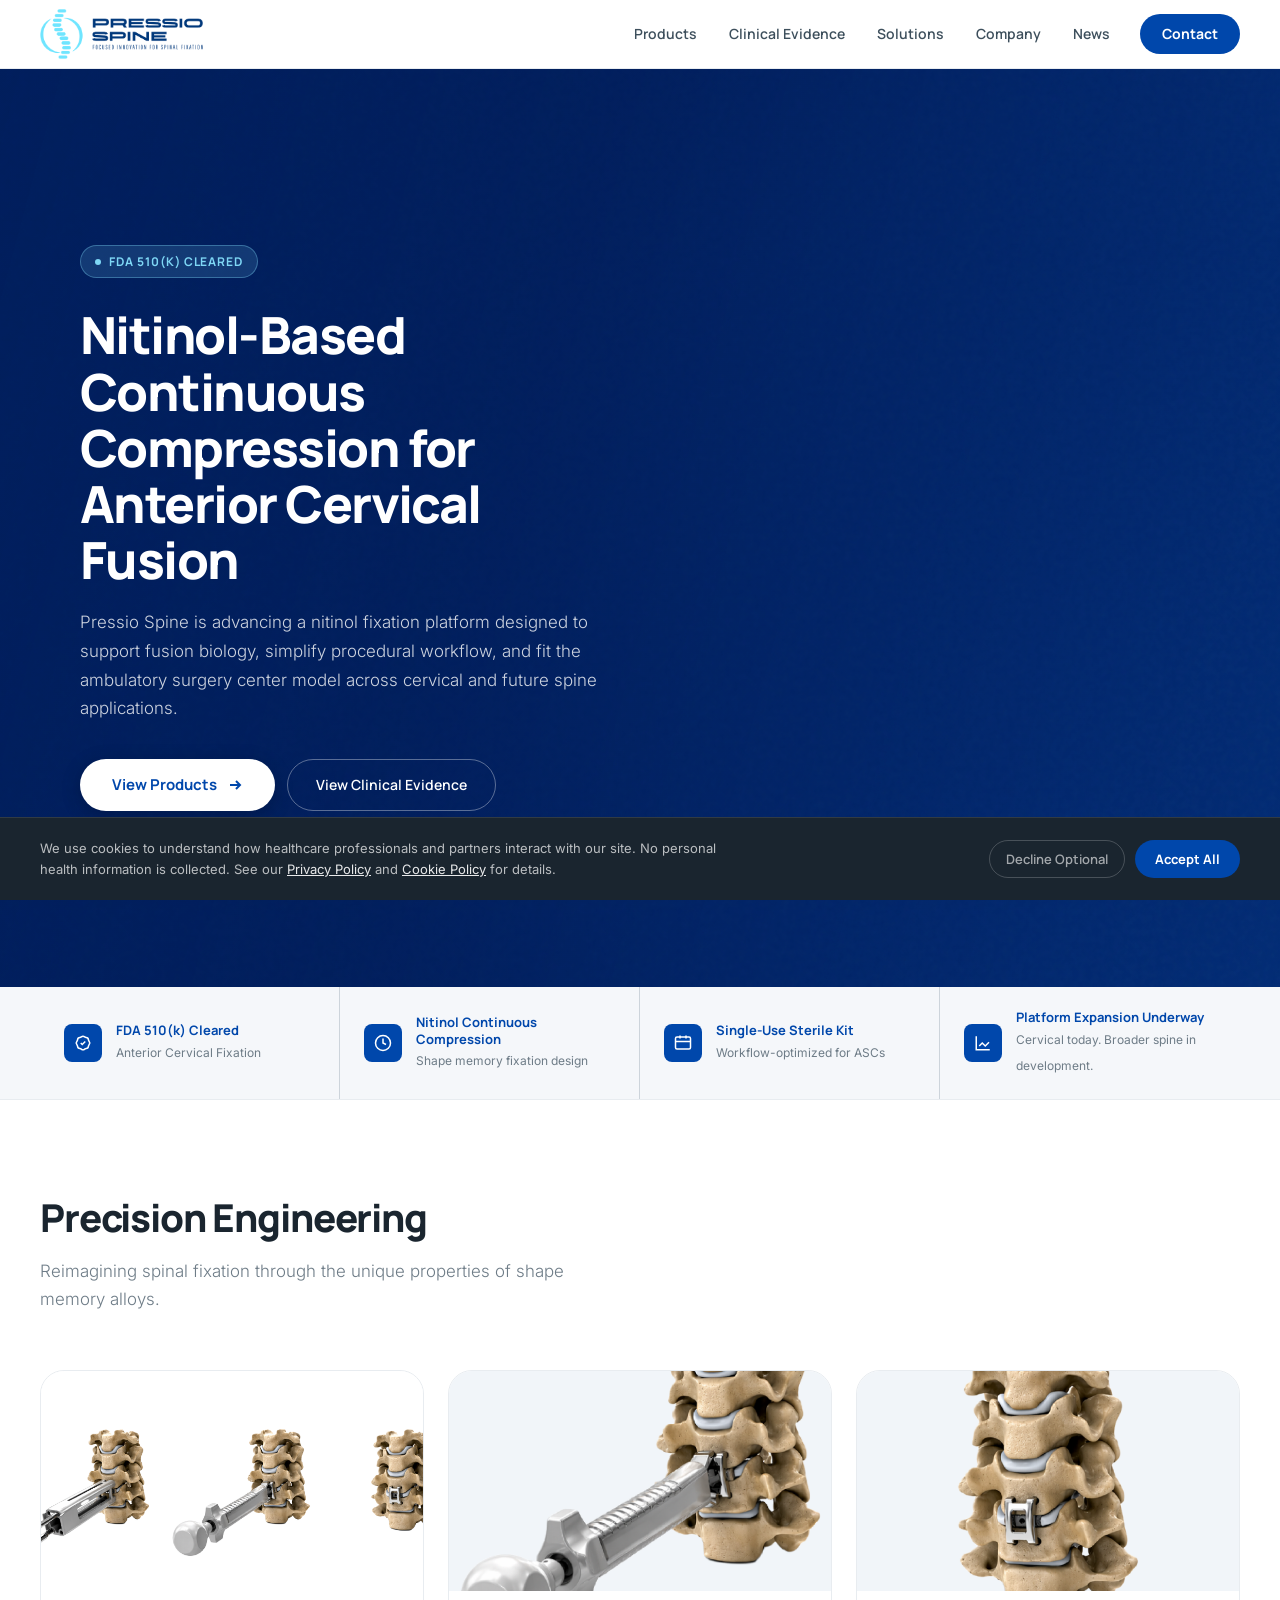
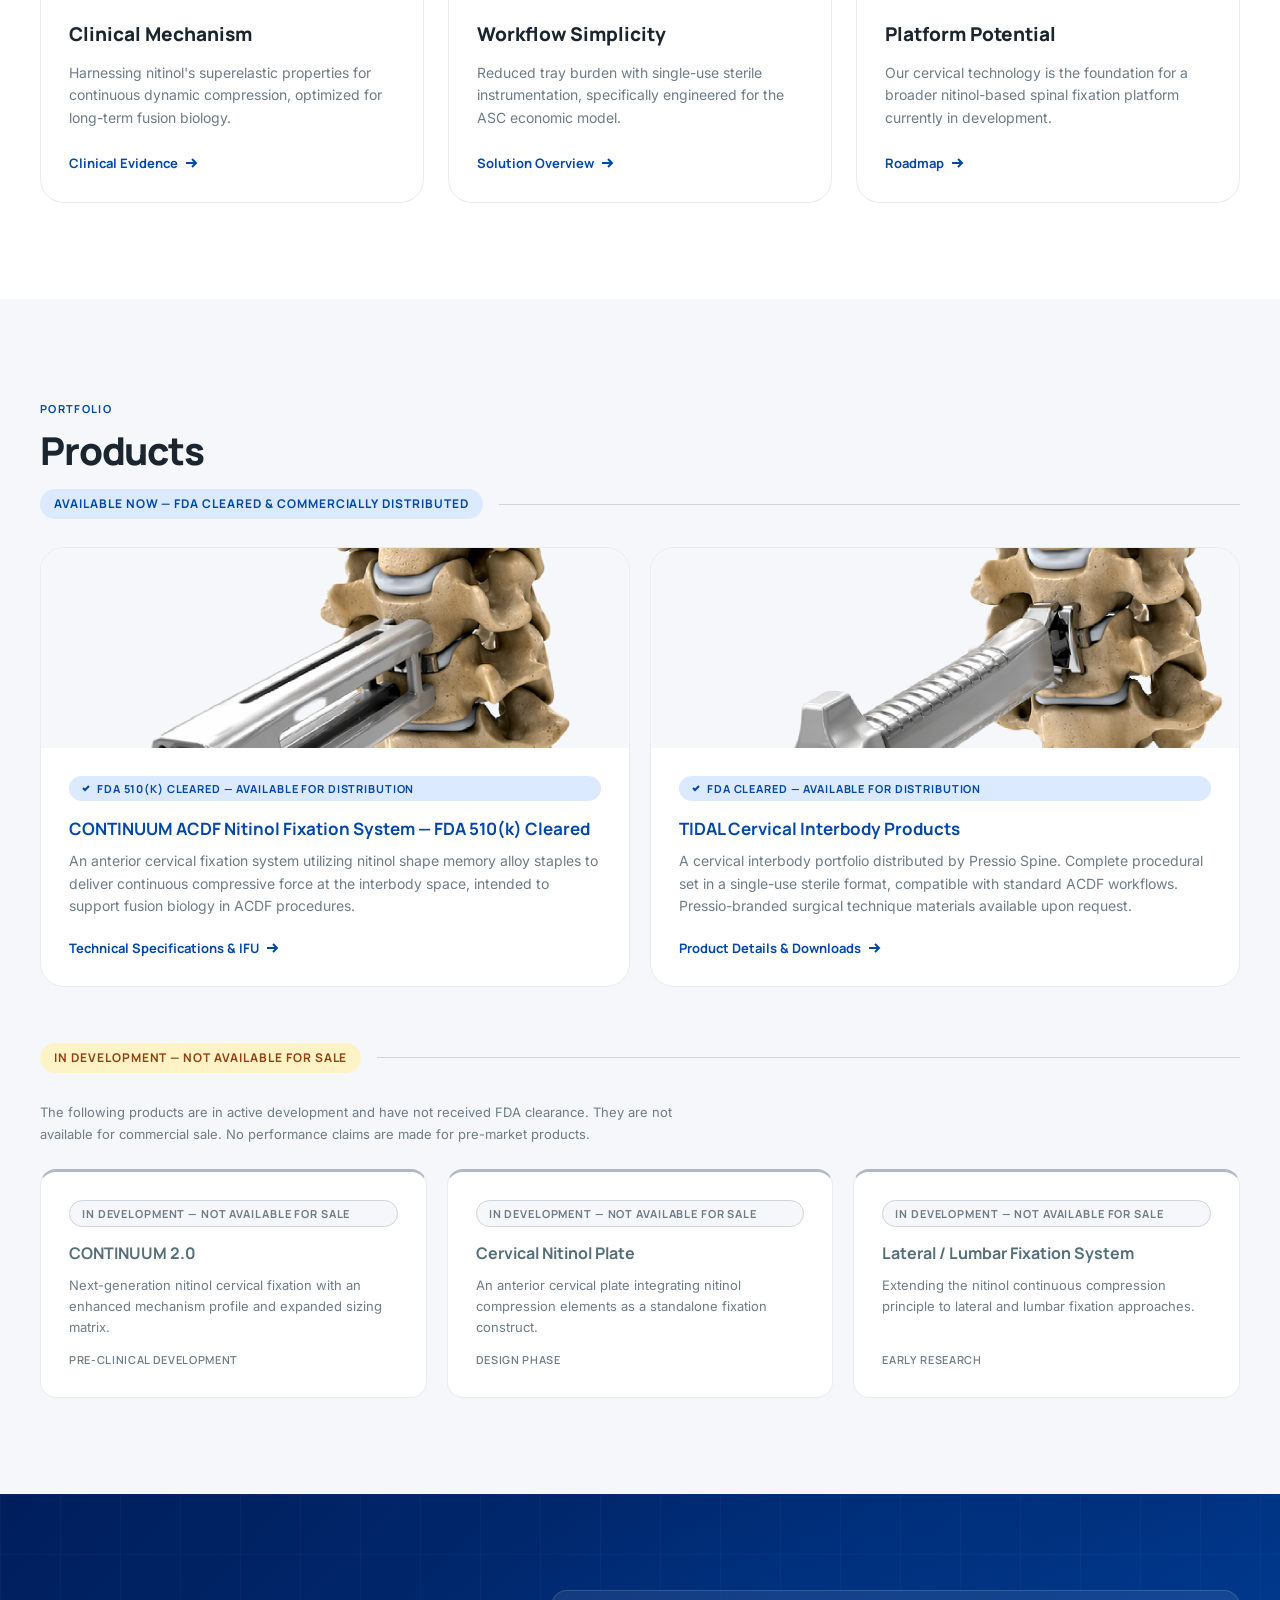
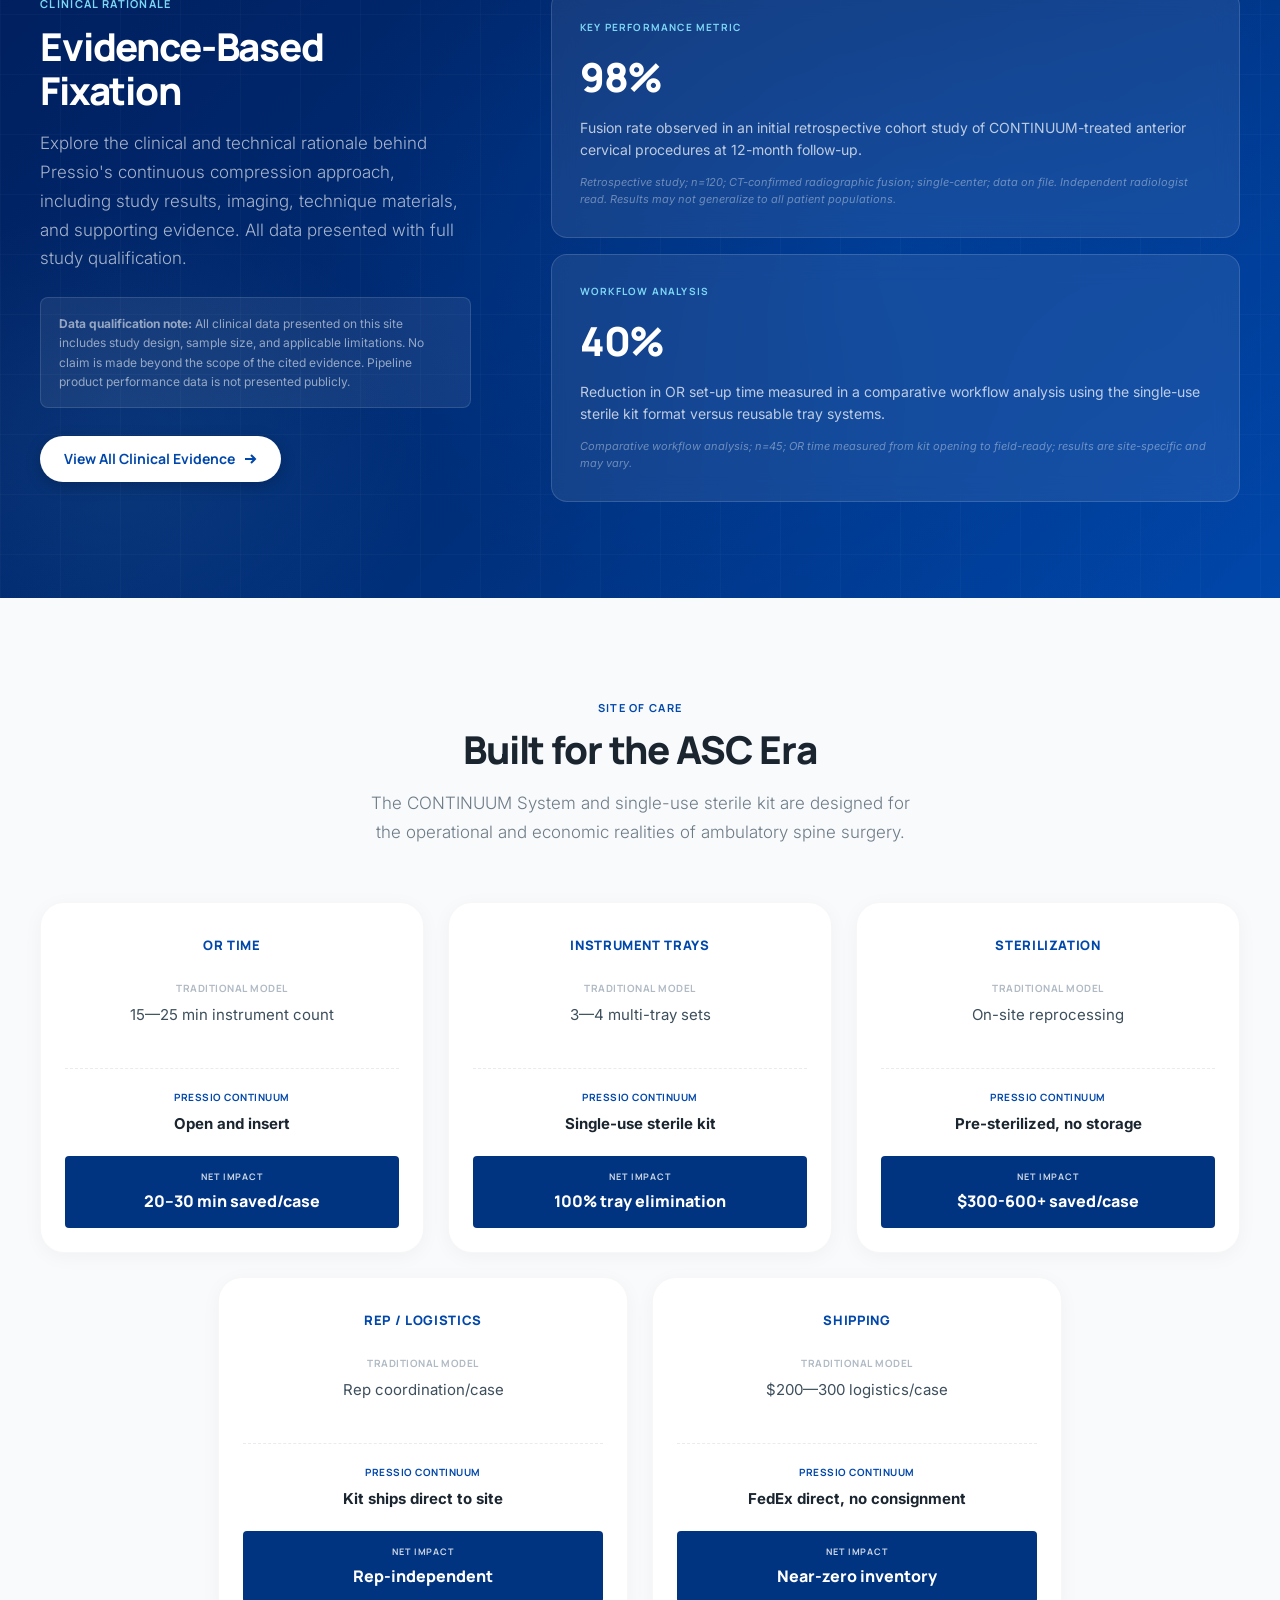
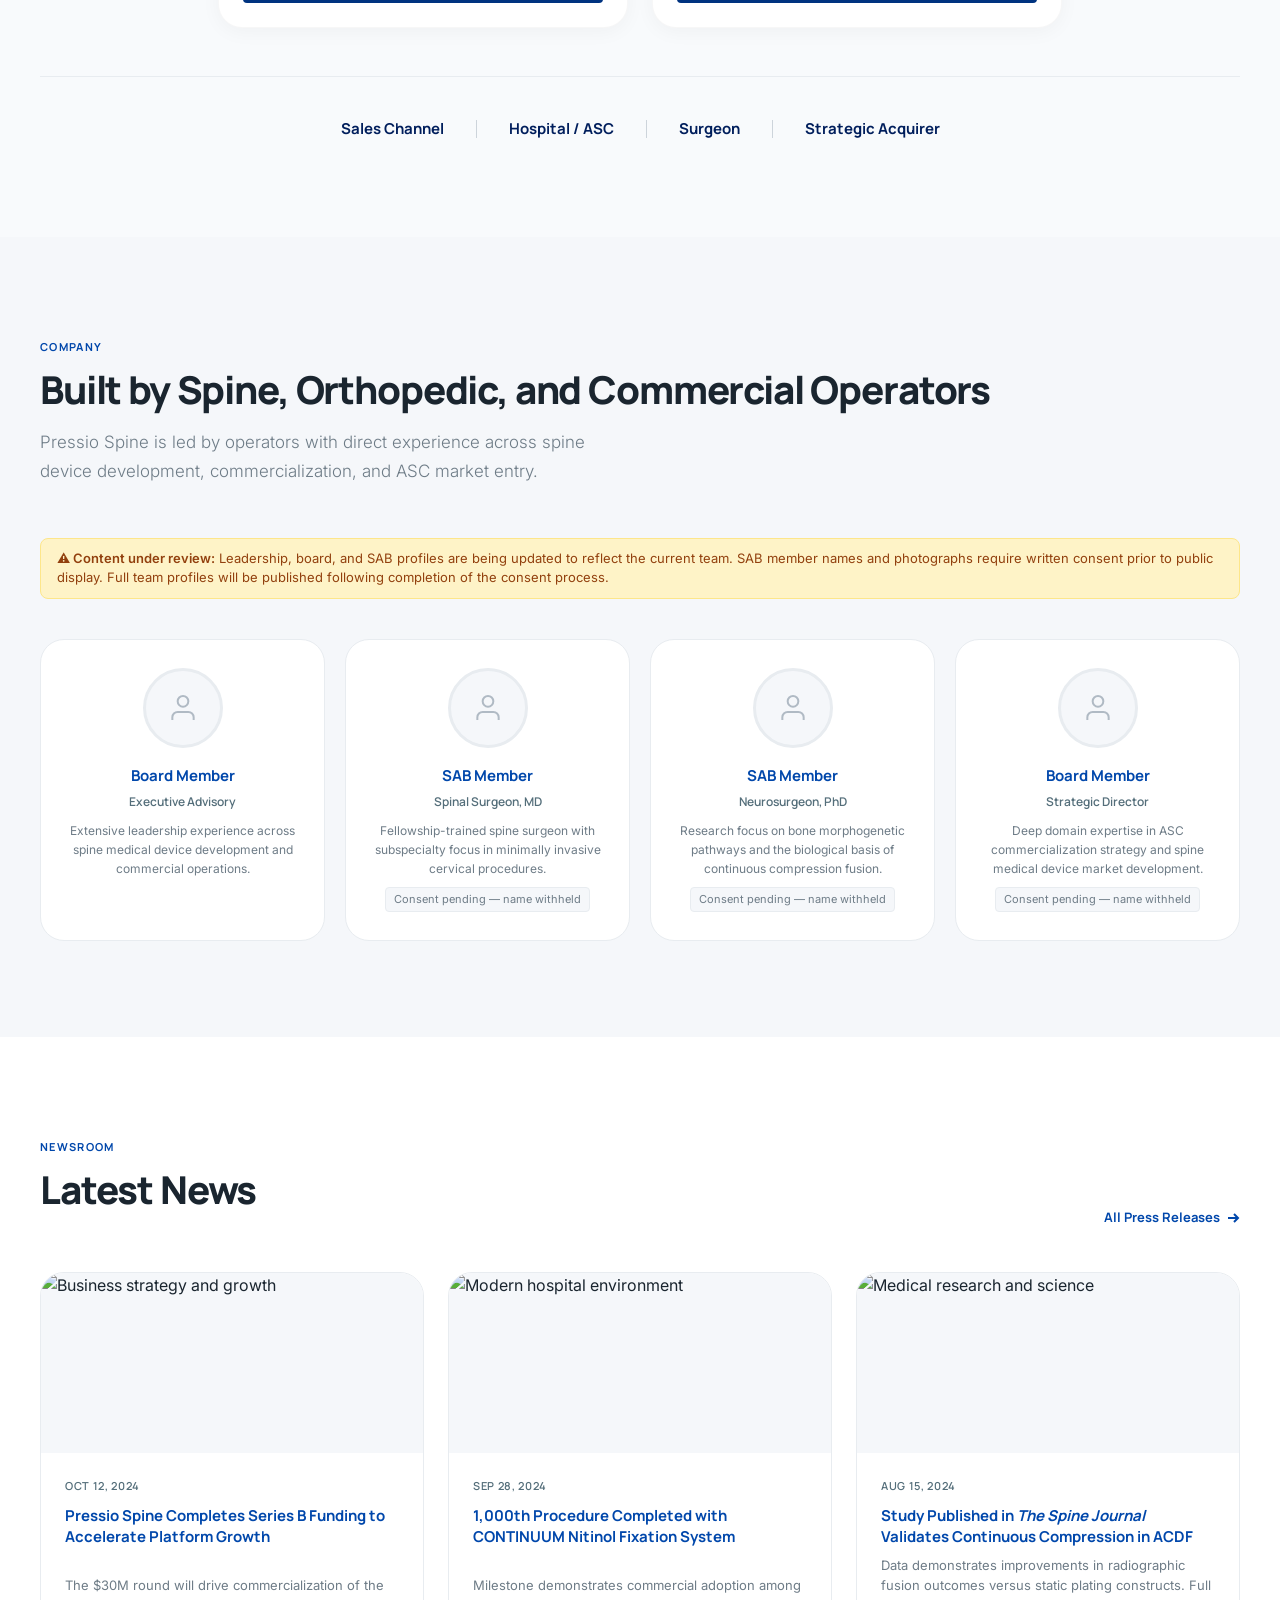
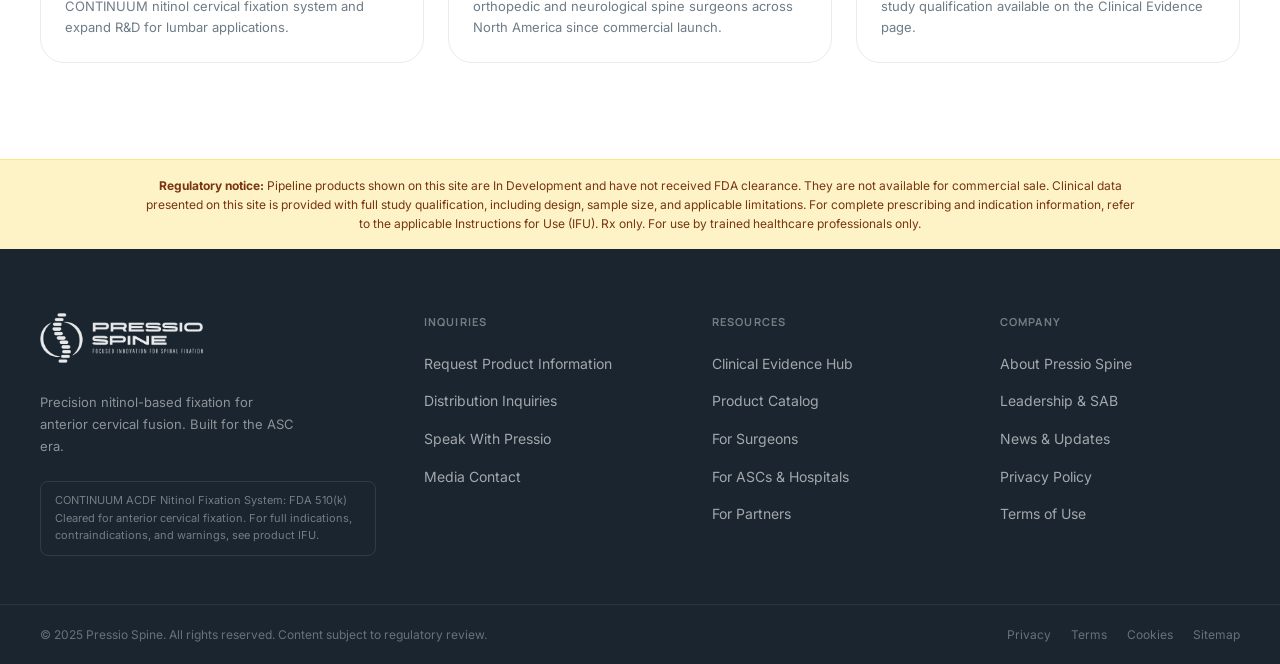
==== commit 85a1de74: "Add files via upload" ====
--- a/index.html
+++ b/index.html
@@ -2344,8 +2344,8 @@
         <div class="news-grid">
           <article class="news-card">
             <img class="news-img"
-              src="https://images.unsplash.com/photo-1507679799987-c7377bc56526?auto=format&fit=crop&q=80&w=800"
-              alt="Business strategy and funding" loading="lazy" aria-hidden="true" />
+              src="https://images.unsplash.com/photo-1460925895917-afdab827c52f?auto=format&fit=crop&q=80&w=800"
+              alt="Business strategy and growth" loading="lazy" aria-hidden="true" />
             <div class="news-body">
               <div class="news-date">Oct 12, 2024</div>
               <h4>Pressio Spine Completes Series B Funding to Accelerate Platform Growth</h4>
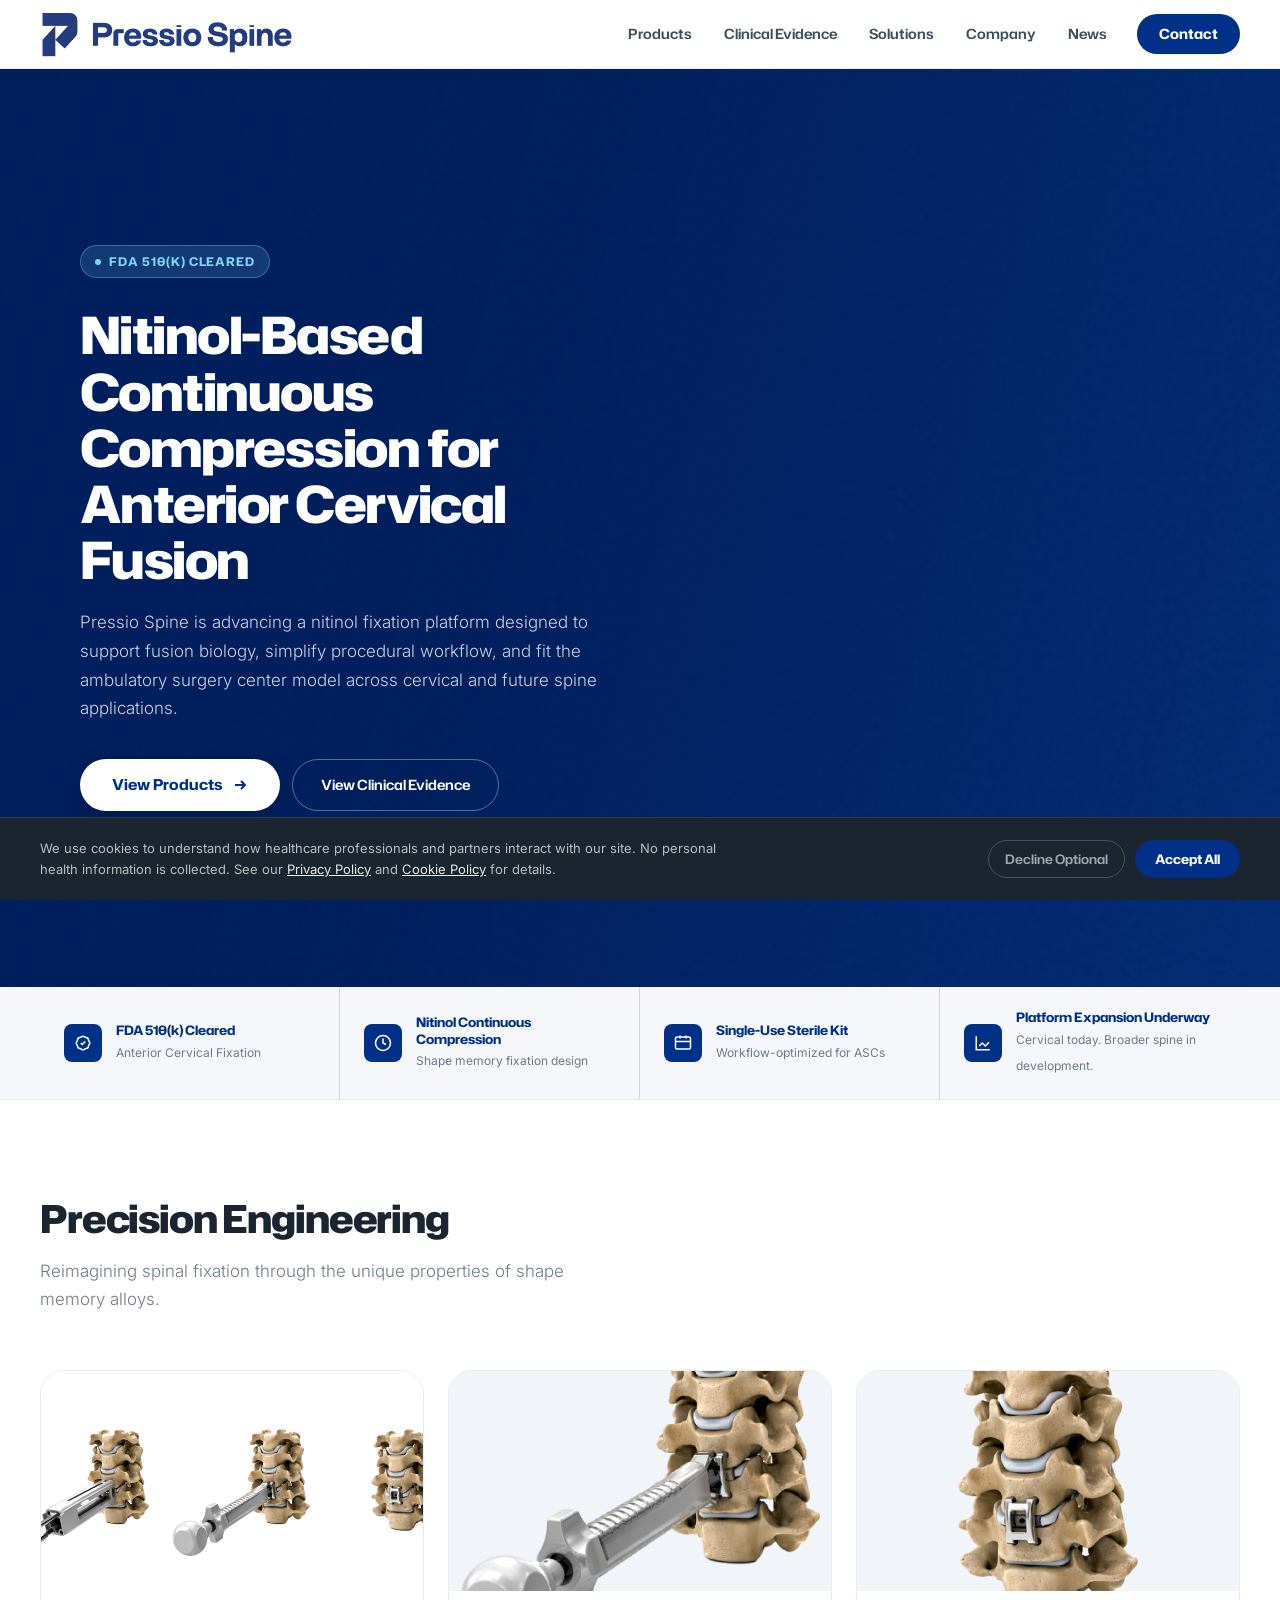
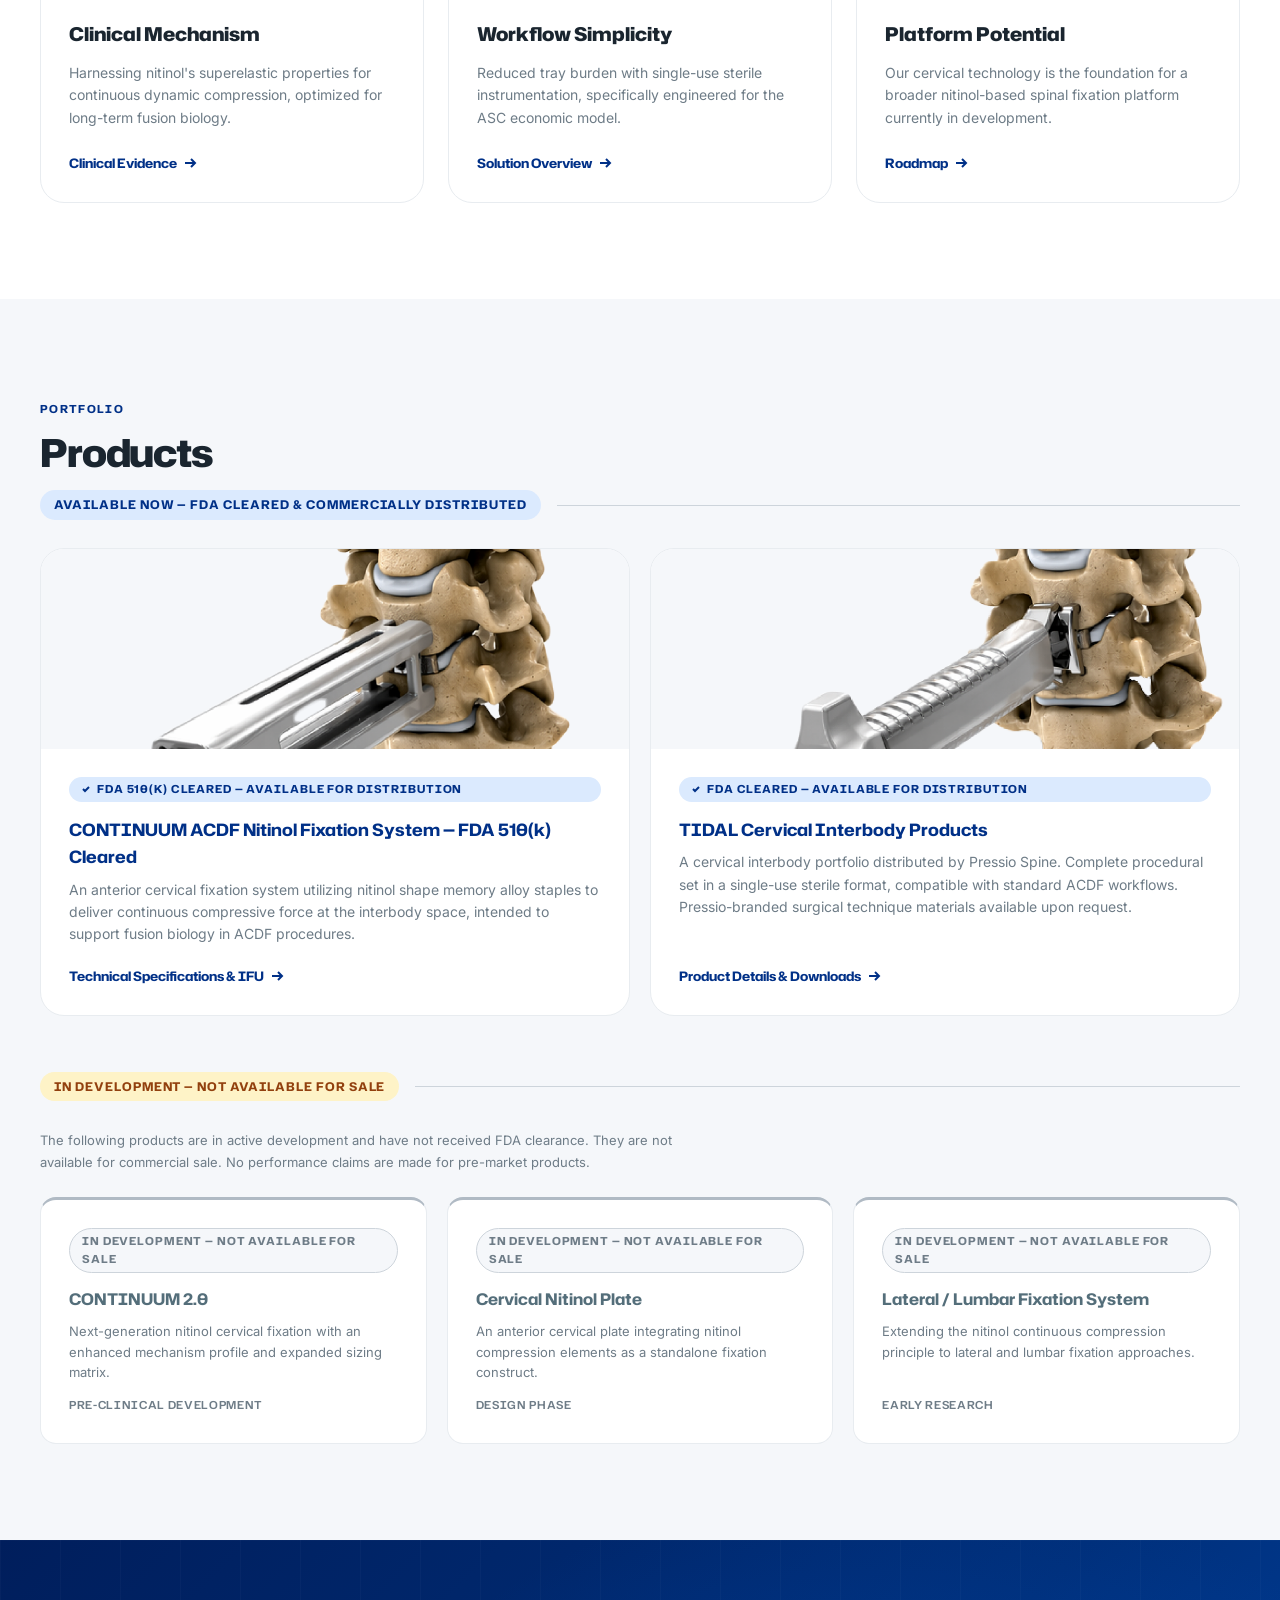
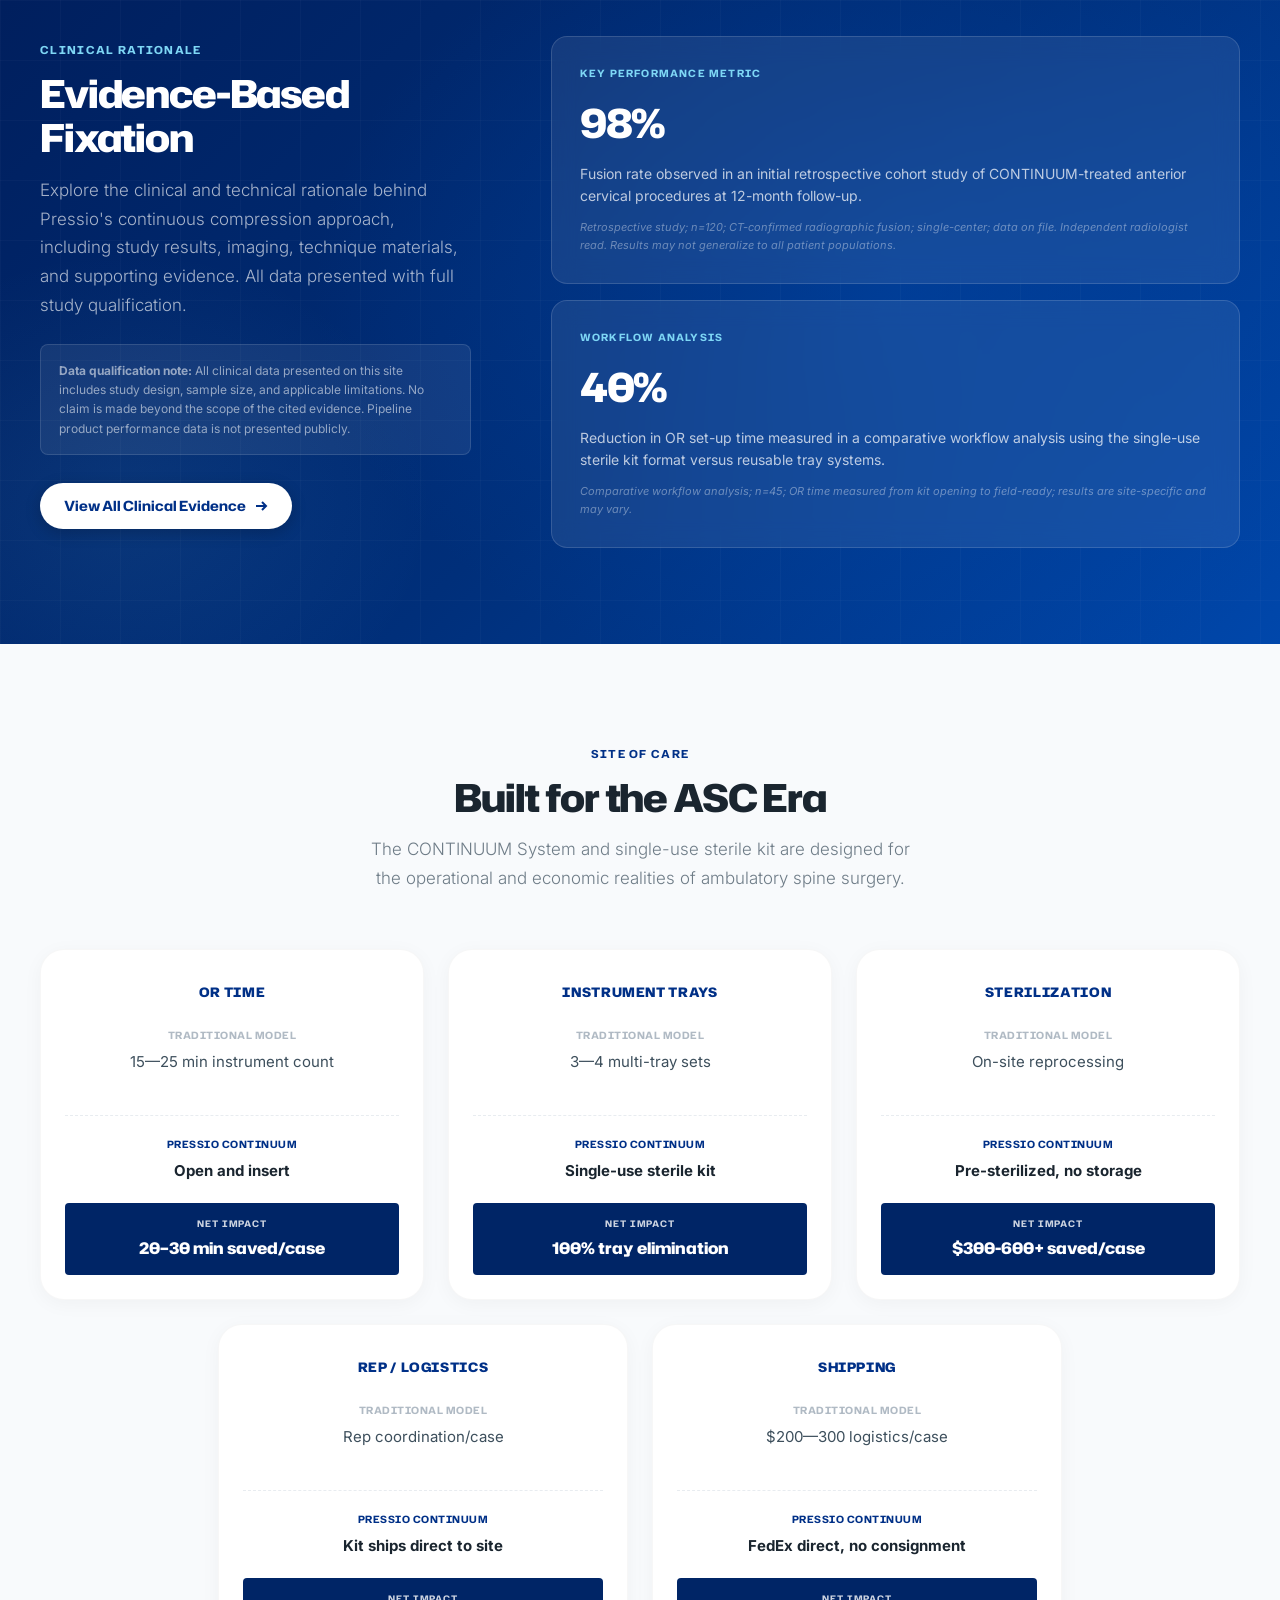
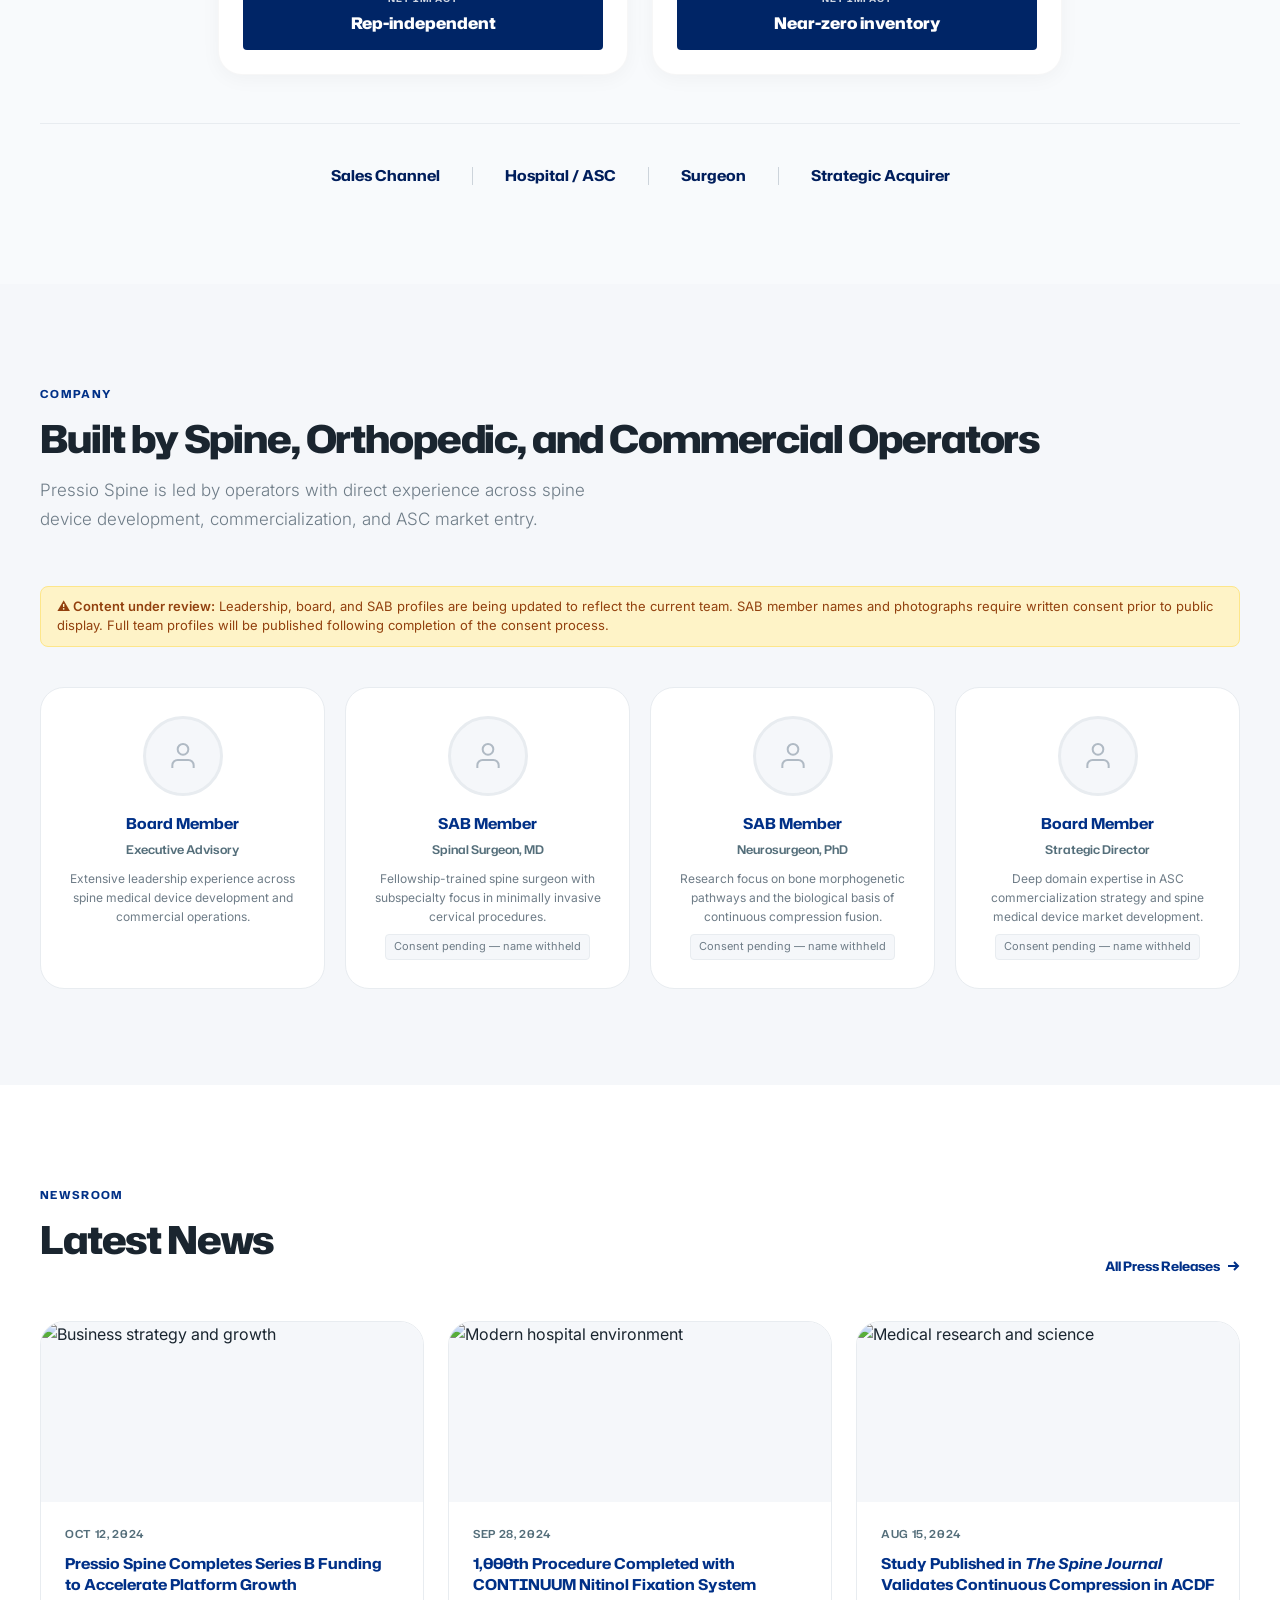
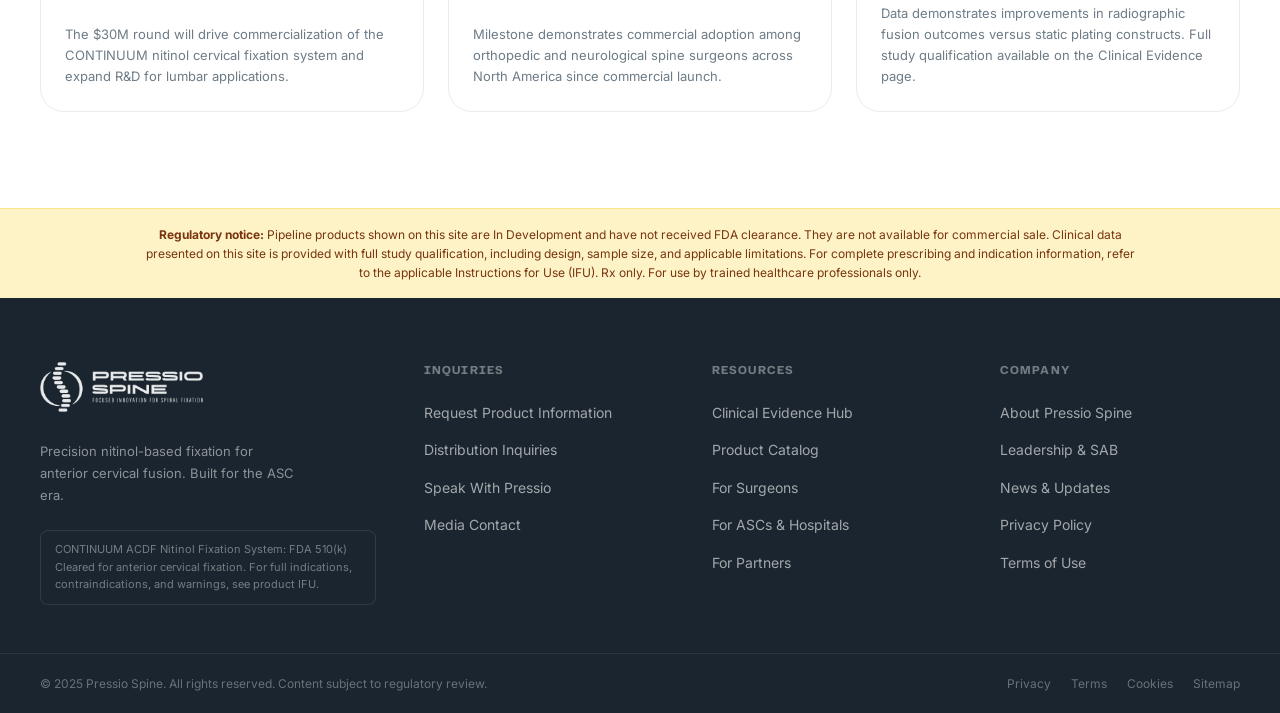
==== commit 5302207d: "Add files via upload" ====
--- a/index.html
+++ b/index.html
@@ -27,7 +27,7 @@
   <link rel="preconnect" href="https://fonts.googleapis.com" />
   <link rel="preconnect" href="https://fonts.gstatic.com" crossorigin />
   <link
-    href="https://fonts.googleapis.com/css2?family=Manrope:wght@300;400;500;600;700;800&family=Inter:wght@300;400;500;600;700&display=swap"
+    href="https://fonts.googleapis.com/css2?family=Hubot+Sans:ital,wght@0,200..900;1,200..900&family=Inter:wght@300;400;500;600;700&display=swap"
     rel="stylesheet" />
 
   <style>
@@ -41,9 +41,9 @@
 
     :root {
       /* Visual System — Pressio Spine */
-      --primary: #0047AB;
-      /* Primary */
-      --primary-dk: #002F7A;
+      --primary: #003087;
+      /* Primary — Updated Brand Blue */
+      --primary-dk: #002566;
       /* Primary dark (hover states) */
       --secondary: #7ED7F5;
       /* Secondary */
@@ -70,7 +70,7 @@
       --shadow: 0 4px 16px rgba(0, 71, 171, 0.10), 0 1px 4px rgba(0, 71, 171, 0.06);
       --shadow-lg: 0 12px 40px rgba(0, 71, 171, 0.13), 0 2px 8px rgba(0, 71, 171, 0.07);
       --transition: 220ms cubic-bezier(0.4, 0, 0.2, 1);
-      --headline: 'Manrope', system-ui, sans-serif;
+      --headline: 'Hubot Sans', system-ui, sans-serif;
       --body: 'Inter', system-ui, sans-serif;
     }
 
@@ -1077,7 +1077,7 @@
 
     .net-impact-box {
       margin-top: auto;
-      background: #003380;
+      background: #002566;
       border-radius: var(--radius-sm);
       padding: 14px 10px;
       color: var(--white);
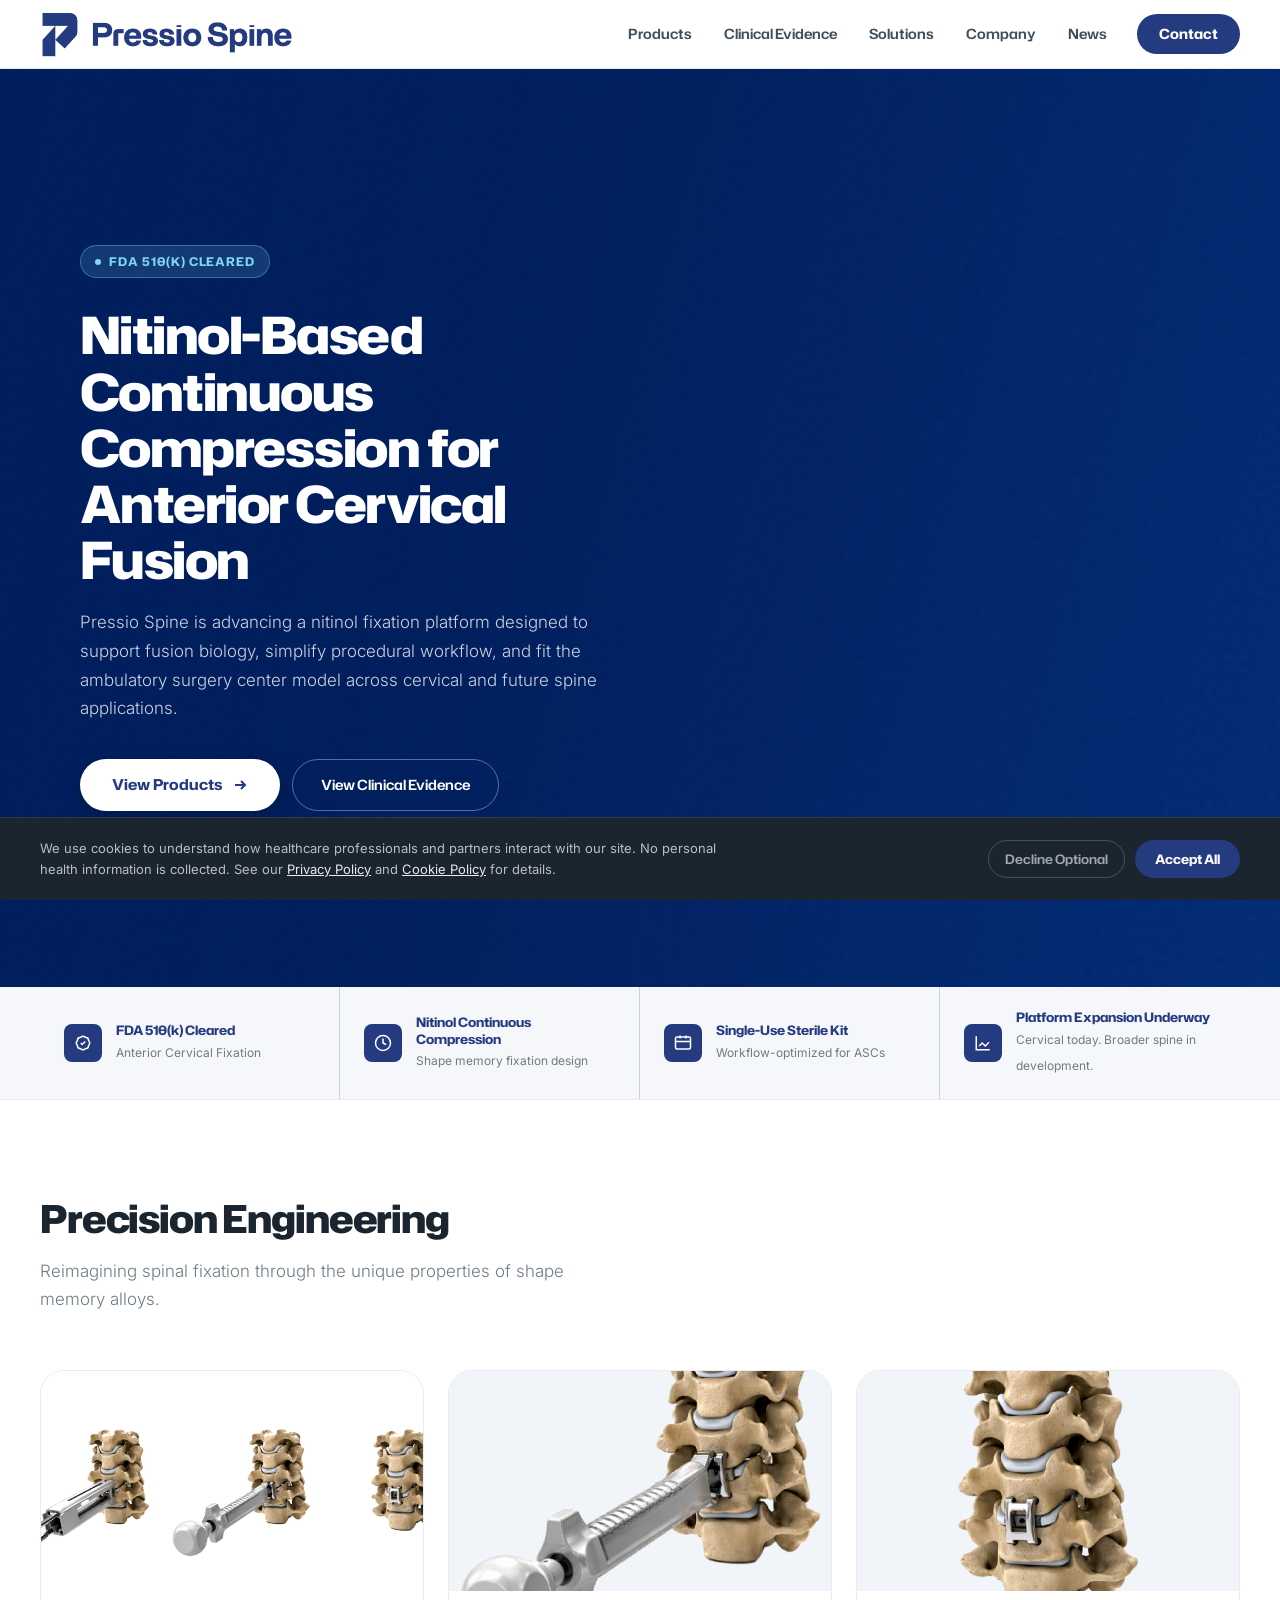
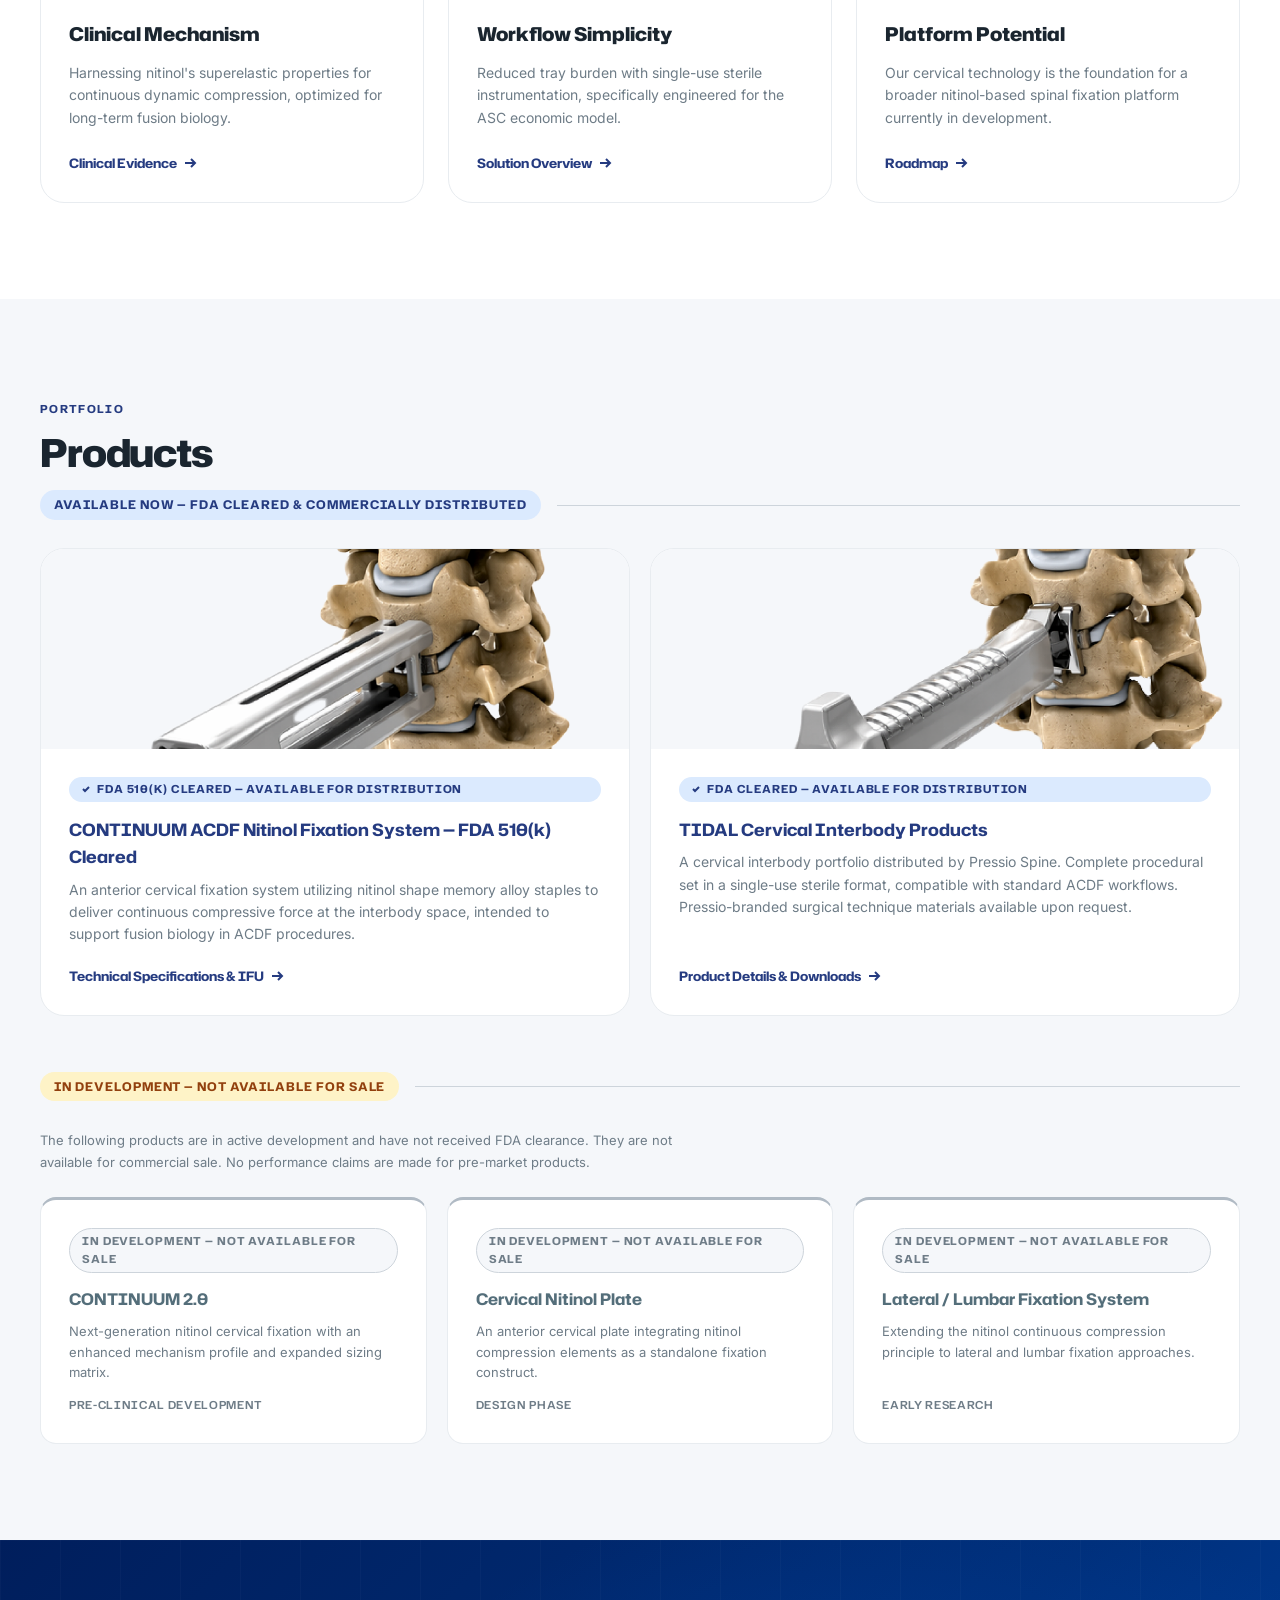
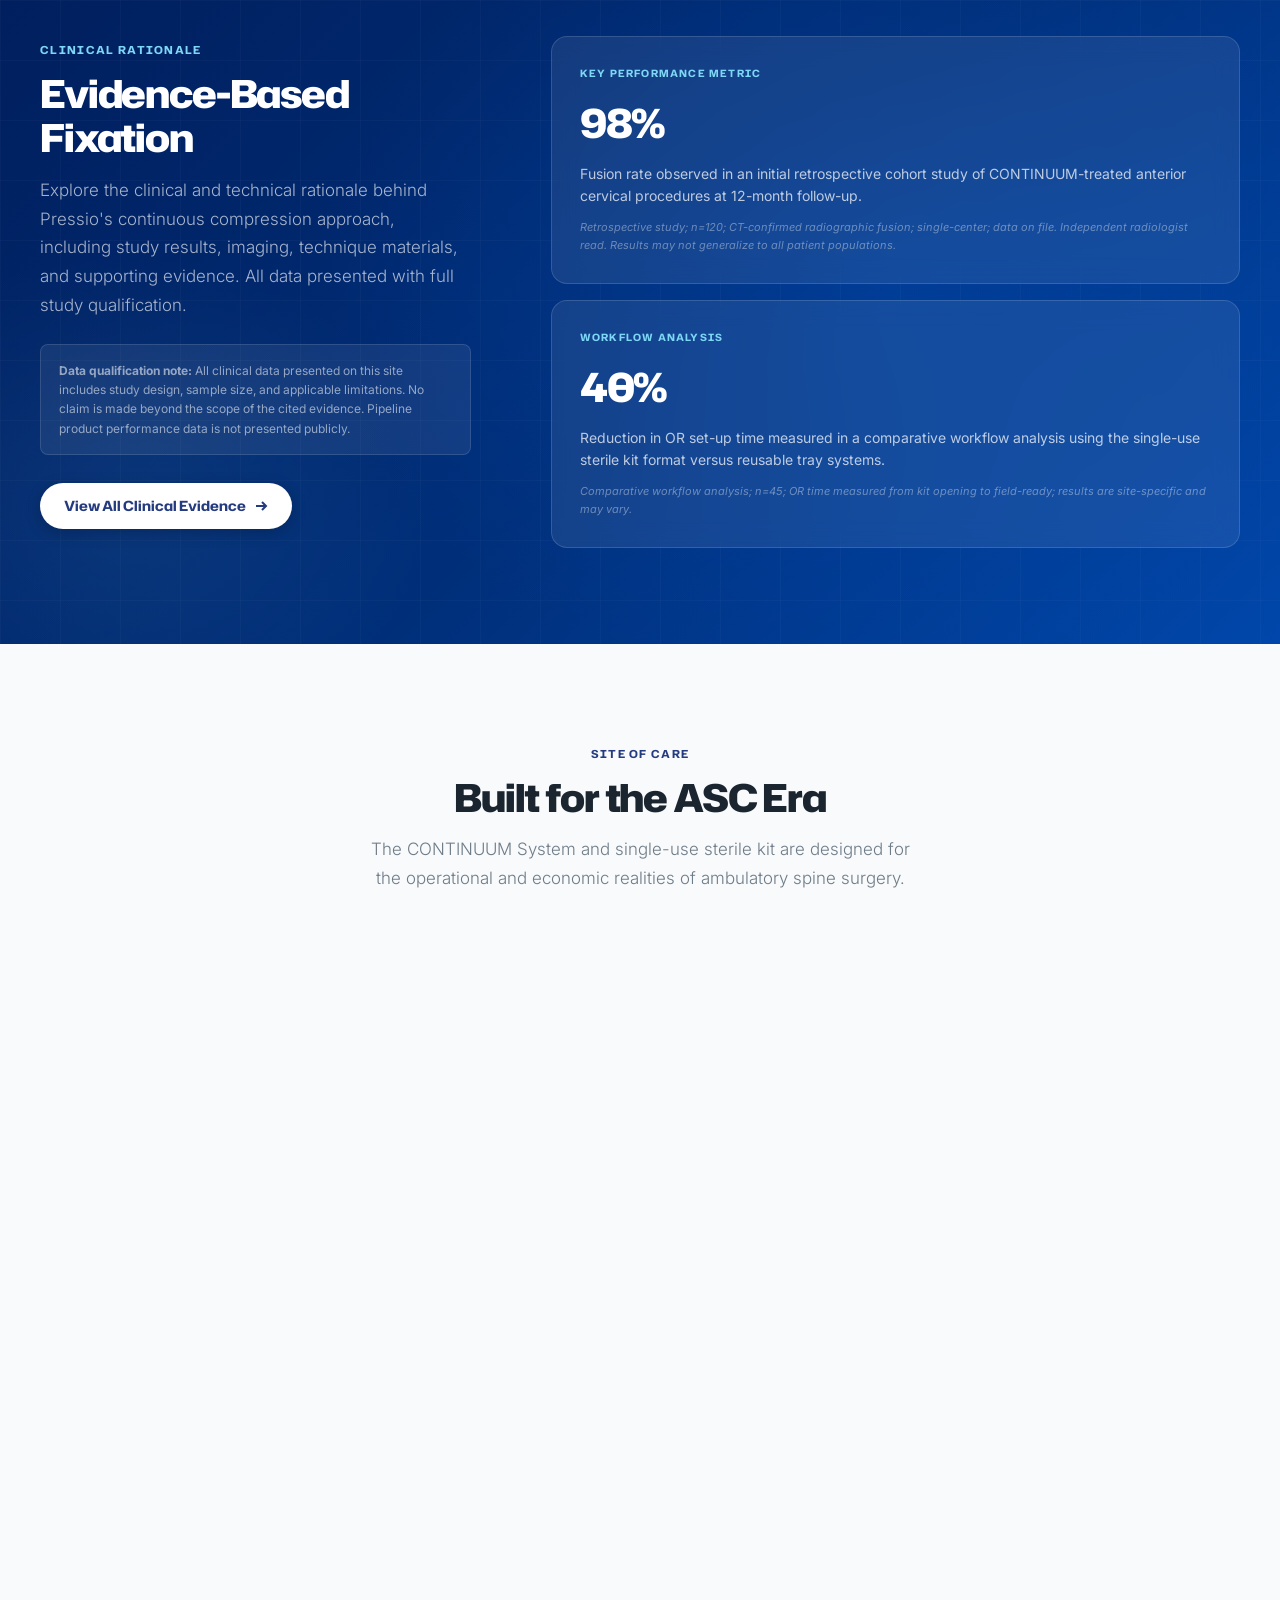
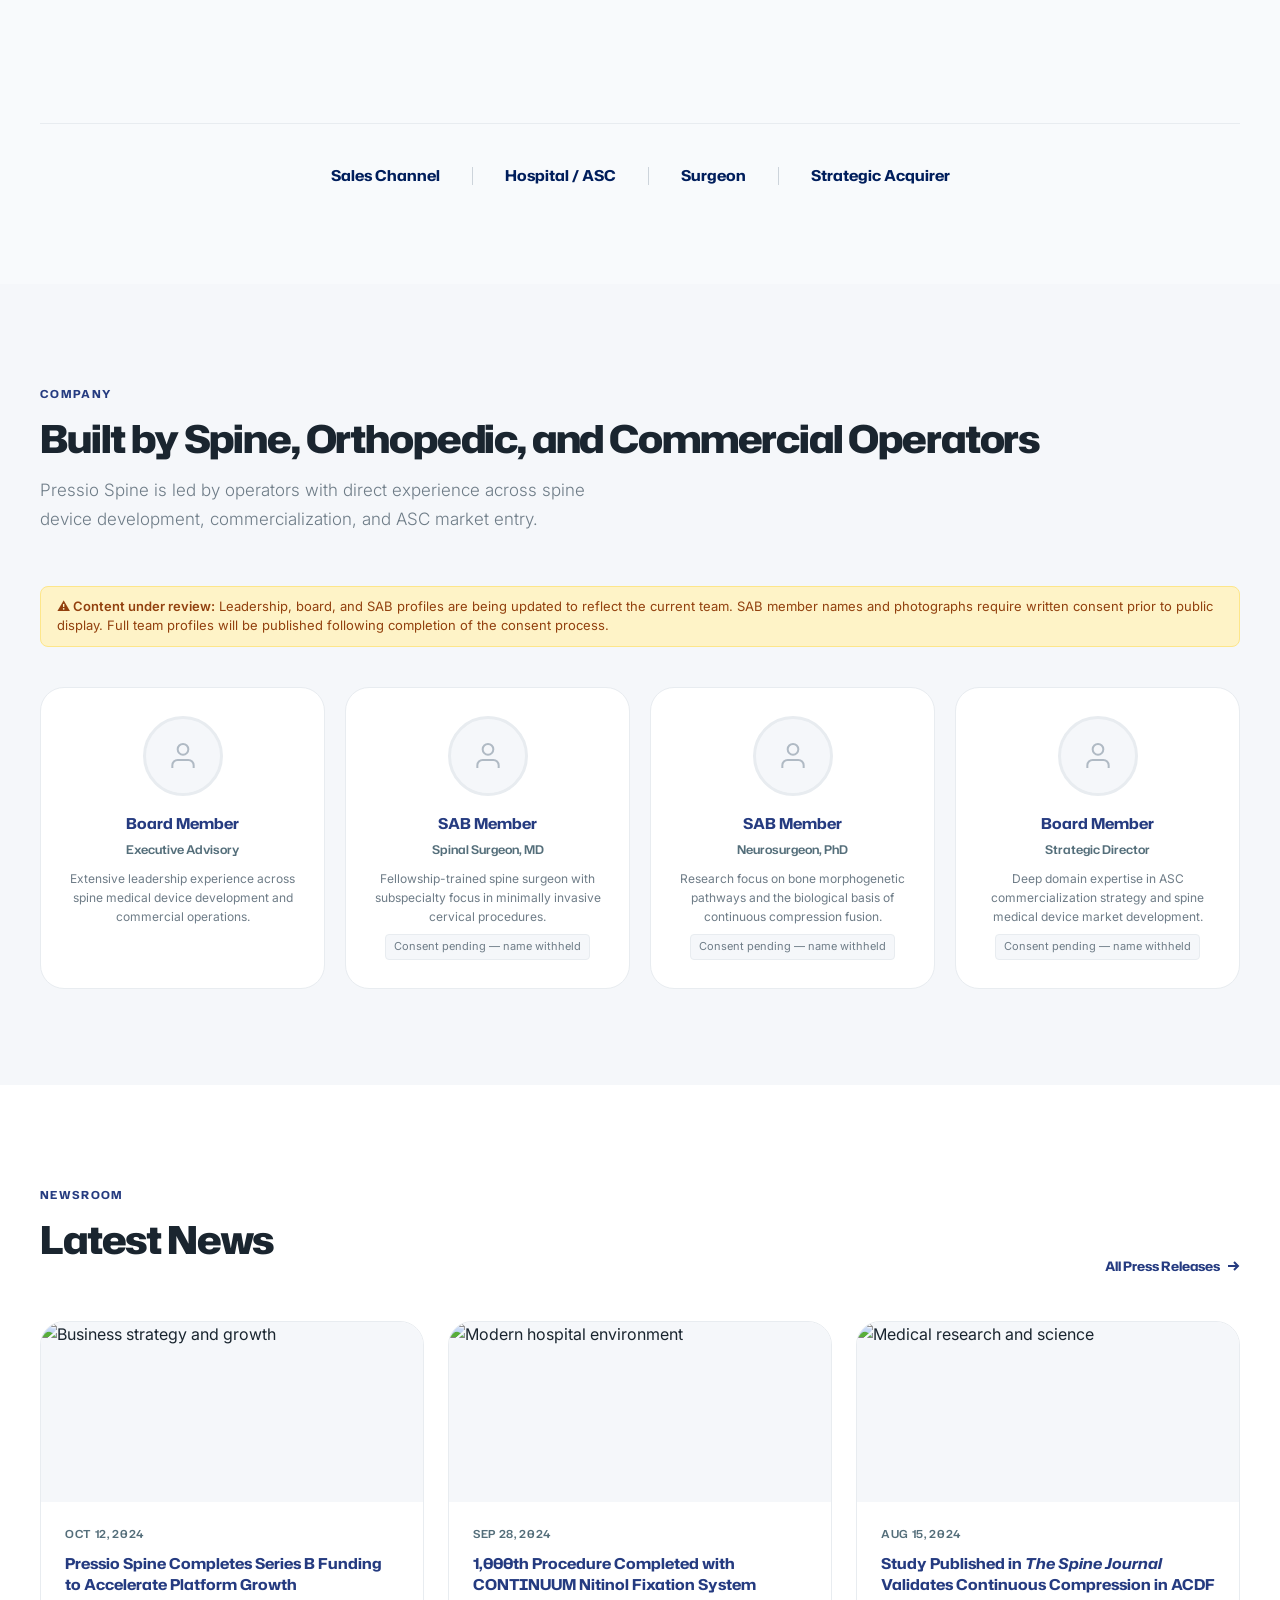
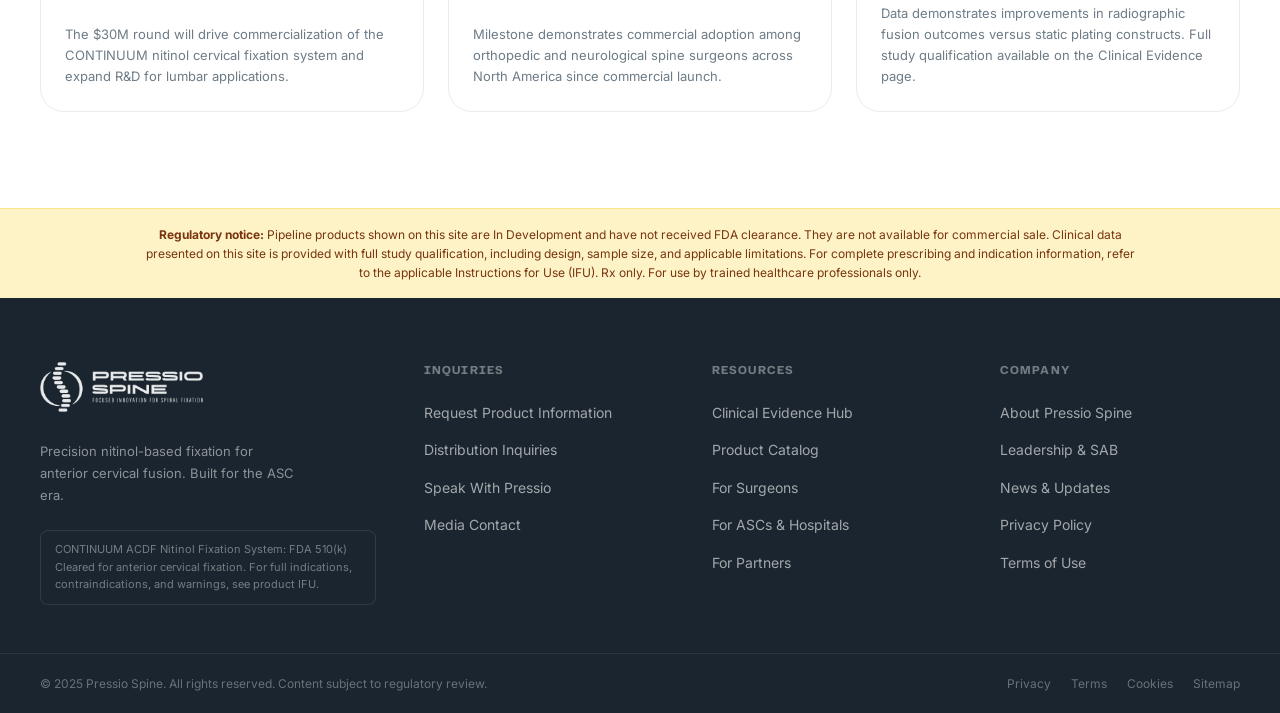
==== commit fd529158: "Add files via upload" ====
--- a/index.html
+++ b/index.html
@@ -41,9 +41,9 @@
 
     :root {
       /* Visual System — Pressio Spine */
-      --primary: #003087;
+      --primary: #253B80;
       /* Primary — Updated Brand Blue */
-      --primary-dk: #002566;
+      --primary-dk: #1A2A5B;
       /* Primary dark (hover states) */
       --secondary: #7ED7F5;
       /* Secondary */
@@ -1077,7 +1077,7 @@
 
     .net-impact-box {
       margin-top: auto;
-      background: #002566;
+      background: #1A2A5B;
       border-radius: var(--radius-sm);
       padding: 14px 10px;
       color: var(--white);
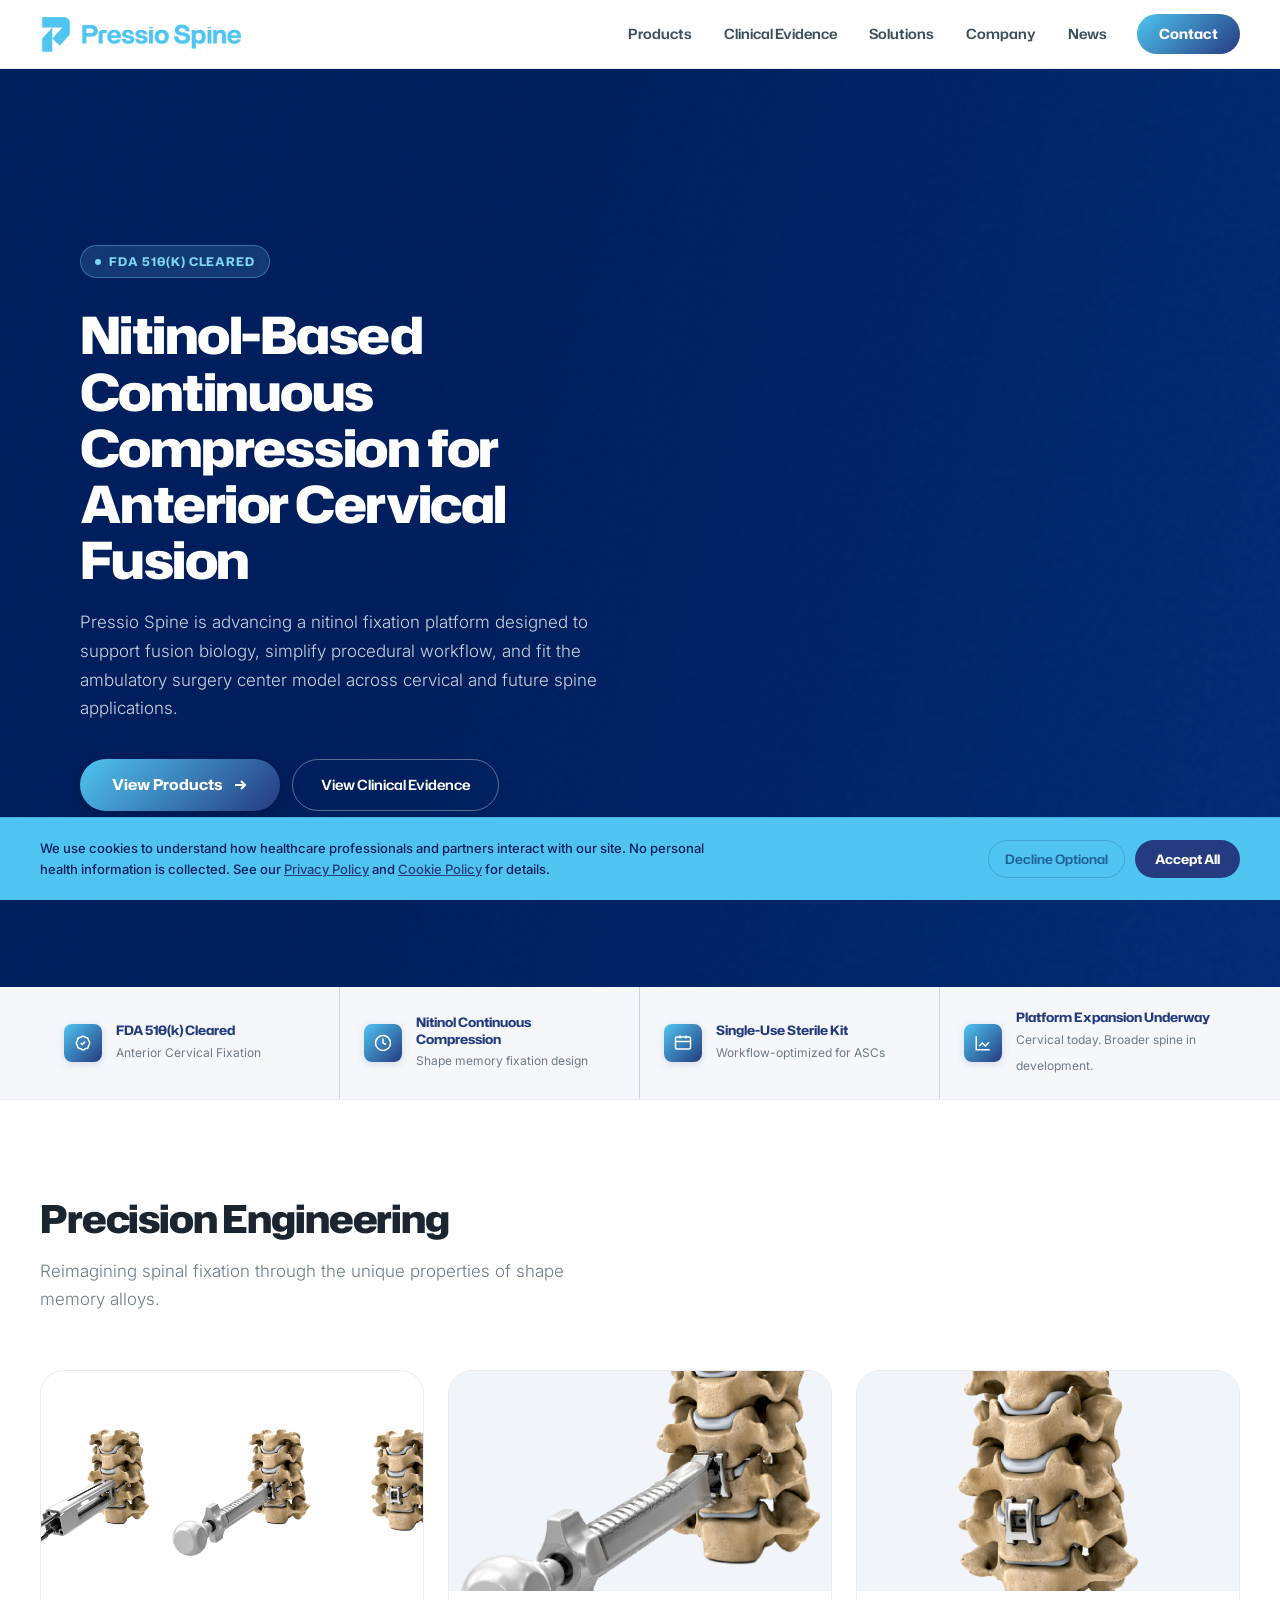
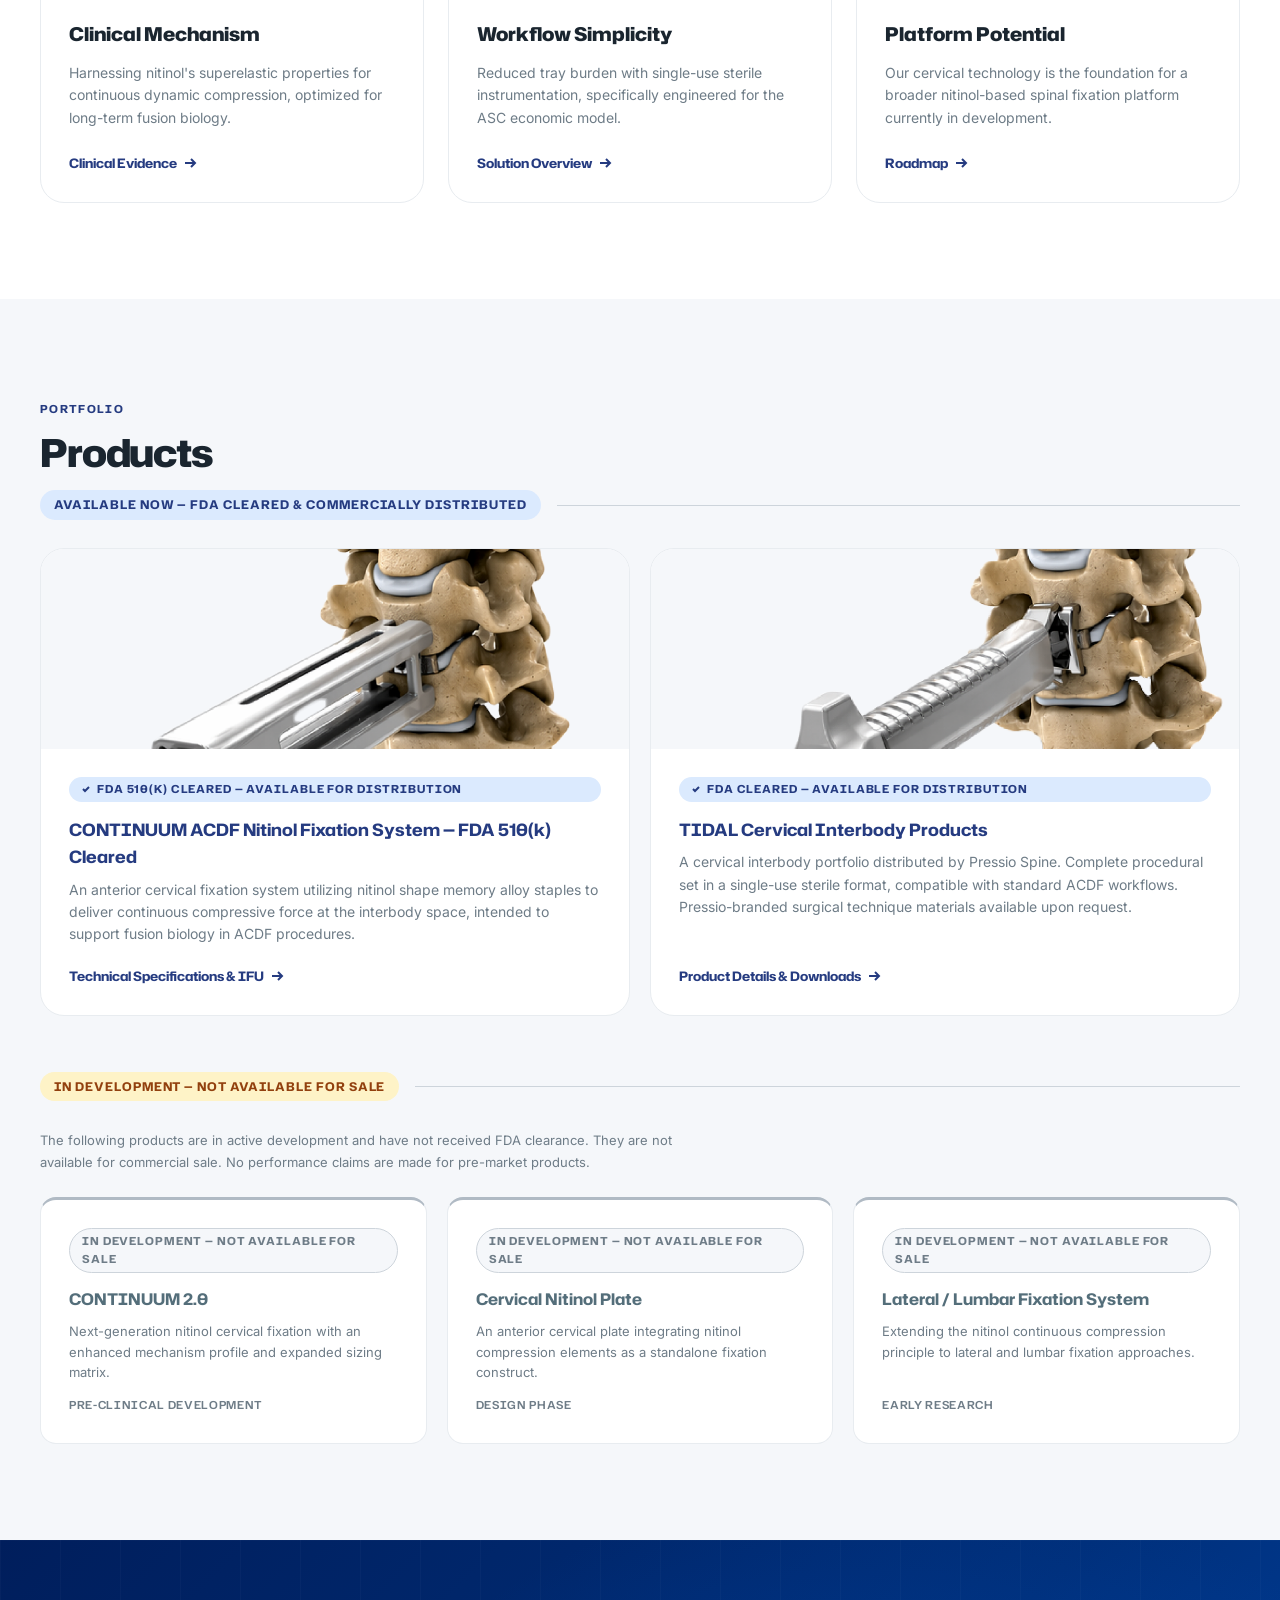
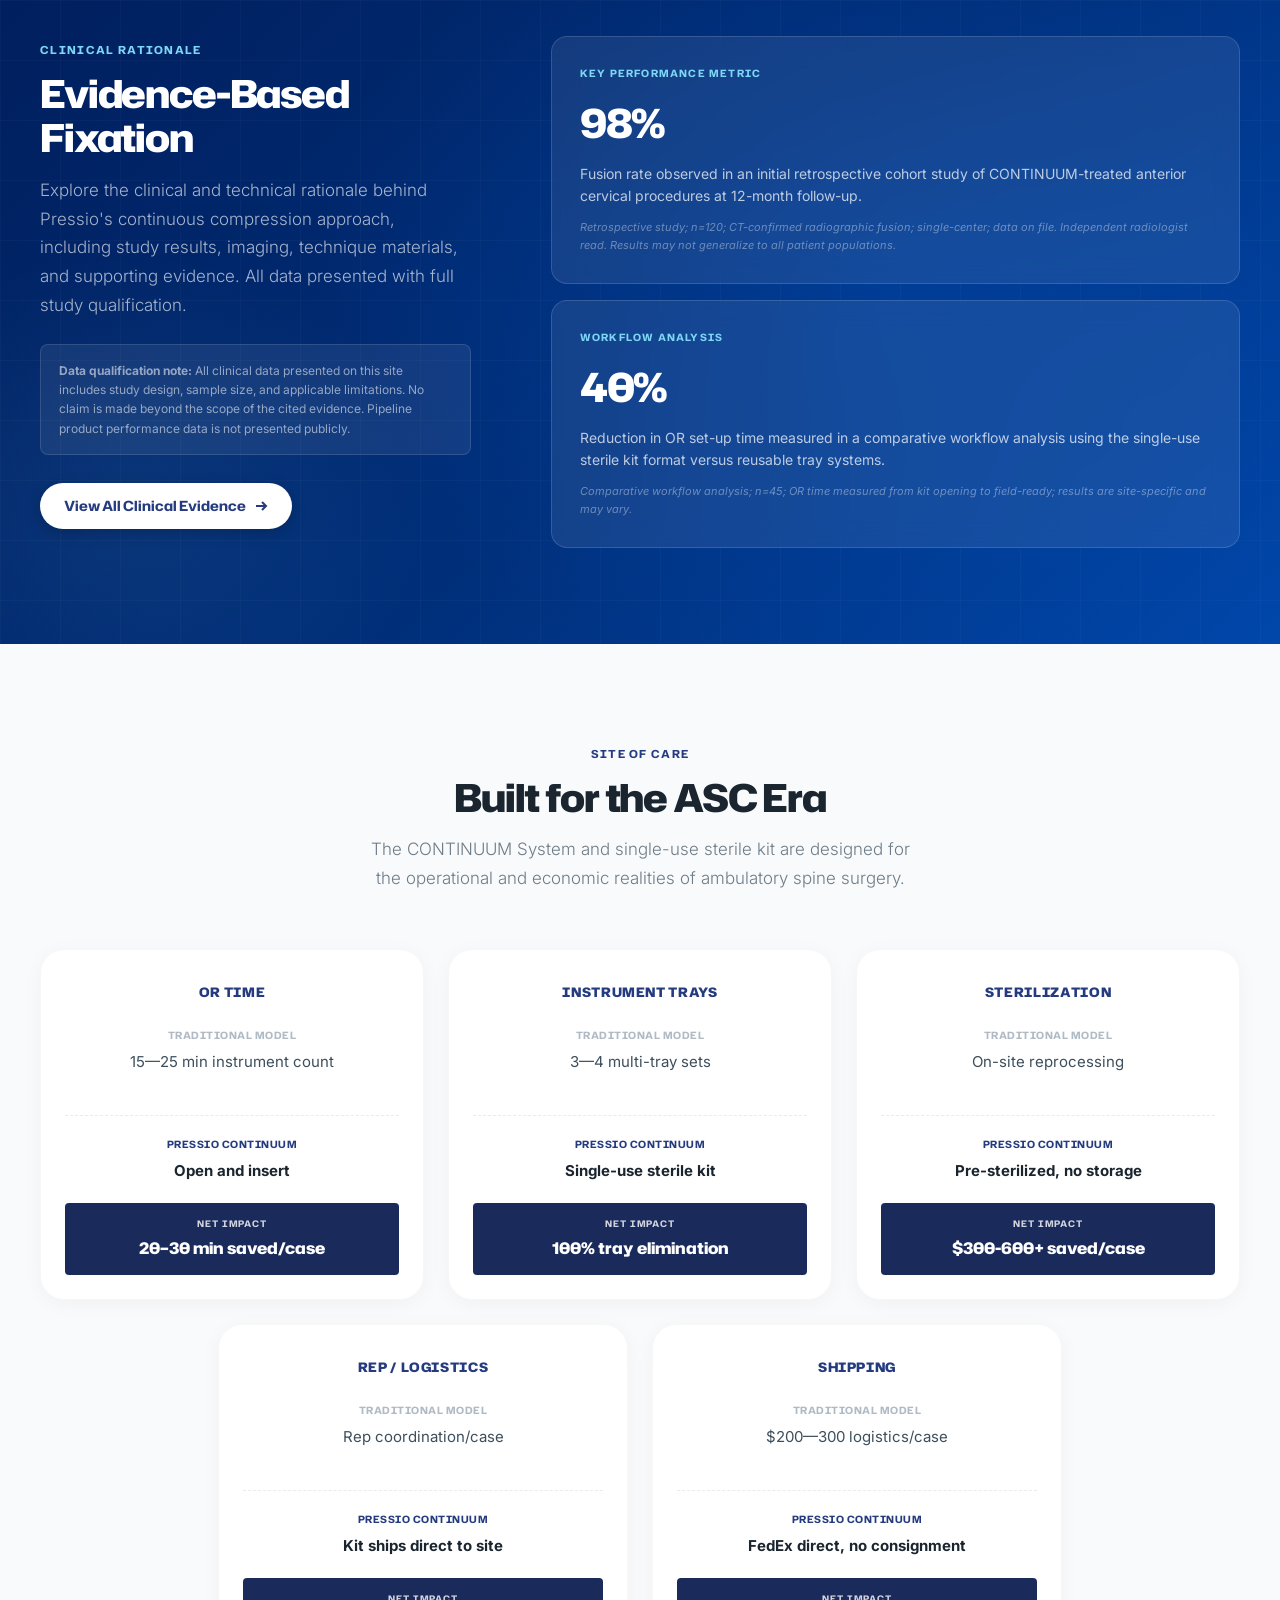
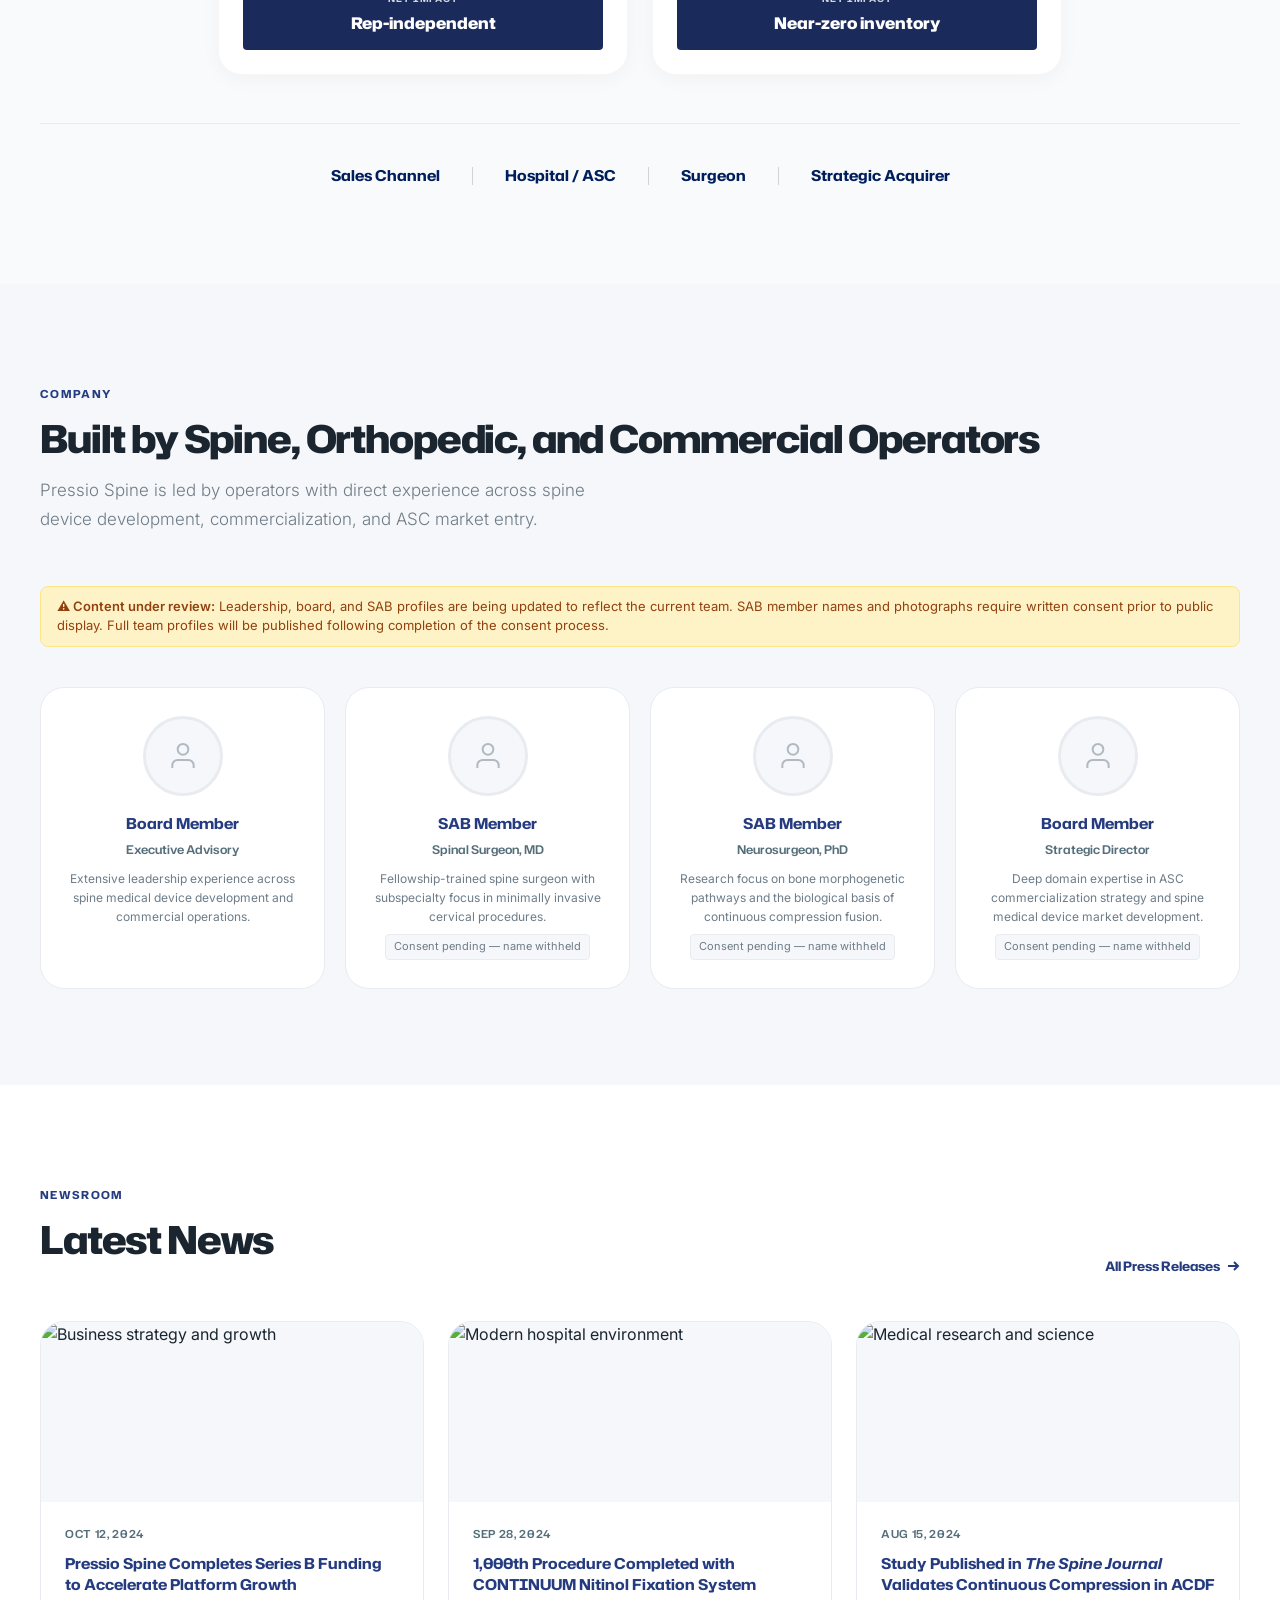
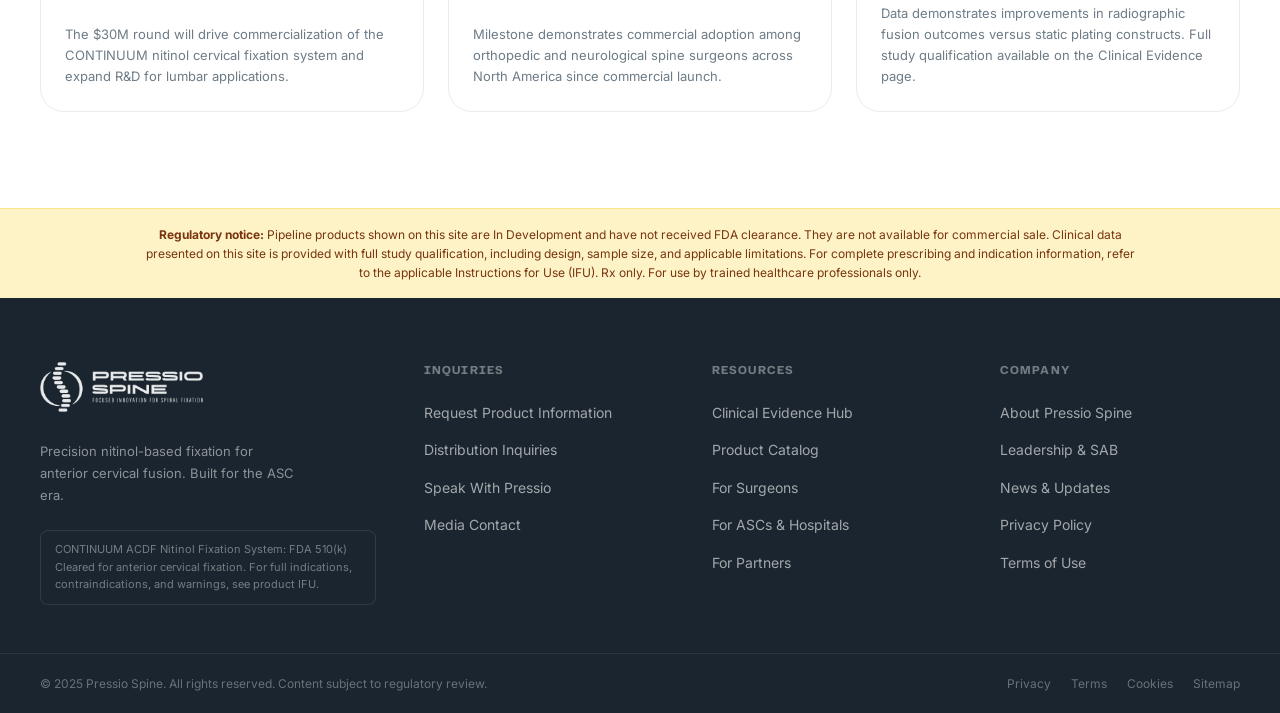
==== commit e1d319b6: "Add files via upload" ====
--- a/index.html
+++ b/index.html
@@ -69,6 +69,7 @@
       --shadow-sm: 0 1px 3px rgba(0, 71, 171, 0.07), 0 1px 2px rgba(0, 71, 171, 0.04);
       --shadow: 0 4px 16px rgba(0, 71, 171, 0.10), 0 1px 4px rgba(0, 71, 171, 0.06);
       --shadow-lg: 0 12px 40px rgba(0, 71, 171, 0.13), 0 2px 8px rgba(0, 71, 171, 0.07);
+      --gradient: linear-gradient(135deg, #4FC4F1 0%, #253B80 100%);
       --transition: 220ms cubic-bezier(0.4, 0, 0.2, 1);
       --headline: 'Hubot Sans', system-ui, sans-serif;
       --body: 'Inter', system-ui, sans-serif;
@@ -140,7 +141,7 @@
     }
 
     .logo img {
-      height: 50px;
+      height: 40px;
       width: auto;
       display: block;
       transition: transform var(--transition);
@@ -180,18 +181,20 @@
 
     .nav-cta {
       margin-left: 12px;
-      background: var(--primary);
+      background: var(--gradient);
       color: var(--white) !important;
       padding: 9px 22px !important;
       border-radius: 100px;
       font-weight: 700 !important;
       font-size: 14px !important;
-      transition: background var(--transition), transform var(--transition) !important;
+      transition: all var(--transition) !important;
+      background-size: 100% 100%;
     }
 
     .nav-cta:hover {
-      background: var(--primary-dk) !important;
       transform: translateY(-1px);
+      filter: brightness(1.1);
+      box-shadow: 0 4px 12px rgba(37, 59, 128, 0.2);
     }
 
     /* Mobile nav toggle */
@@ -338,8 +341,8 @@
       display: inline-flex;
       align-items: center;
       gap: 10px;
-      background: var(--white);
-      color: var(--primary);
+      background: var(--gradient);
+      color: var(--white);
       font-family: var(--headline);
       font-size: 15px;
       font-weight: 700;
@@ -349,13 +352,13 @@
       border: none;
       cursor: pointer;
       transition: all var(--transition);
-      box-shadow: 0 4px 20px rgba(0, 0, 0, 0.2), 0 0 0 0 rgba(255, 255, 255, 0);
+      box-shadow: 0 4px 20px rgba(0, 0, 0, 0.2);
     }
 
     .btn-primary:hover {
       transform: translateY(-3px);
-      box-shadow: 0 10px 30px rgba(0, 0, 0, 0.3), 0 0 15px rgba(255, 255, 255, 0.4);
-      background: var(--neutral);
+      box-shadow: 0 10px 30px rgba(0, 0, 0, 0.3), 0 0 15px rgba(126, 215, 245, 0.3);
+      filter: brightness(1.1);
     }
 
     .btn-primary:focus-visible {
@@ -500,12 +503,13 @@
     .proof-icon {
       width: 38px;
       height: 38px;
-      background: var(--primary);
+      background: var(--gradient);
       border-radius: var(--radius);
       display: flex;
       align-items: center;
       justify-content: center;
       flex-shrink: 0;
+      box-shadow: 0 2px 8px rgba(37, 59, 128, 0.15);
     }
 
     .proof-icon svg {
@@ -1506,8 +1510,8 @@
       left: 0;
       right: 0;
       z-index: 200;
-      background: var(--gray-900);
-      border-top: 1px solid rgba(255, 255, 255, 0.1);
+      background: #4FC4F1;
+      border-top: 1px solid rgba(0, 30, 92, 0.1);
       padding: 20px 40px;
       display: flex;
       align-items: center;
@@ -1523,13 +1527,14 @@
 
     .cookie-banner p {
       font-size: 13px;
-      color: rgba(255, 255, 255, 0.7);
+      color: var(--navy);
       max-width: 680px;
       line-height: 1.6;
+      font-weight: 500;
     }
 
     .cookie-banner p a {
-      color: rgba(255, 255, 255, 0.9);
+      color: var(--primary);
       text-decoration: underline;
     }
 
@@ -1559,12 +1564,12 @@
     .btn-decline {
       font-family: var(--headline);
       background: transparent;
-      color: rgba(255, 255, 255, 0.6);
+      color: rgba(0, 30, 92, 0.6);
       font-size: 13px;
       font-weight: 600;
       padding: 9px 16px;
       border-radius: 100px;
-      border: 1px solid rgba(255, 255, 255, 0.2);
+      border: 1px solid rgba(0, 30, 92, 0.2);
       cursor: pointer;
       transition: border-color var(--transition), color var(--transition);
     }
@@ -1814,7 +1819,7 @@
   <header id="site-header">
     <div class="nav-inner">
       <a class="logo" href="/" aria-label="Pressio Spine home">
-        <img src="public/img/Brand/PressioSpineLogoBlue.png" alt="Pressio Spine Logo" />
+        <img src="public/img/Brand/PressioSpineLogoMagenta.png" alt="Pressio Spine Logo" />
       </a>
 
       <nav id="main-nav" role="navigation" aria-label="Main navigation">
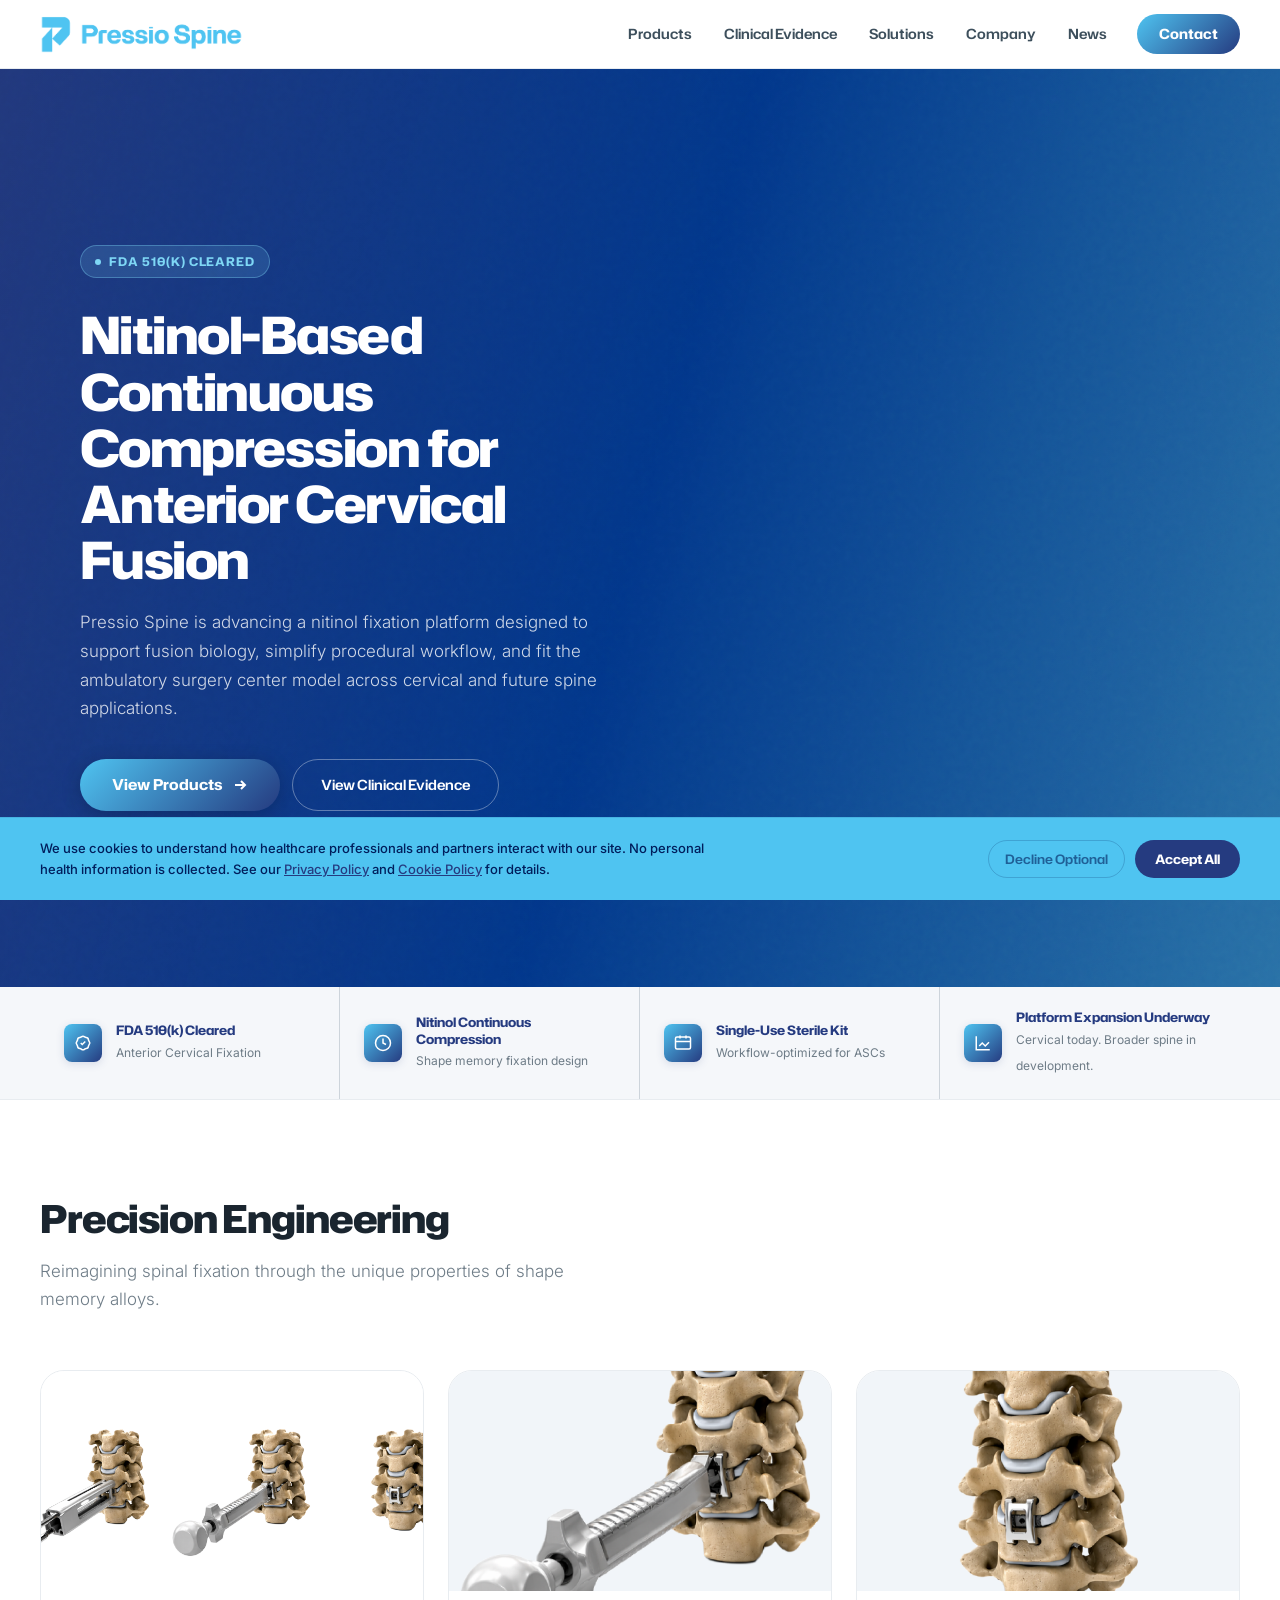
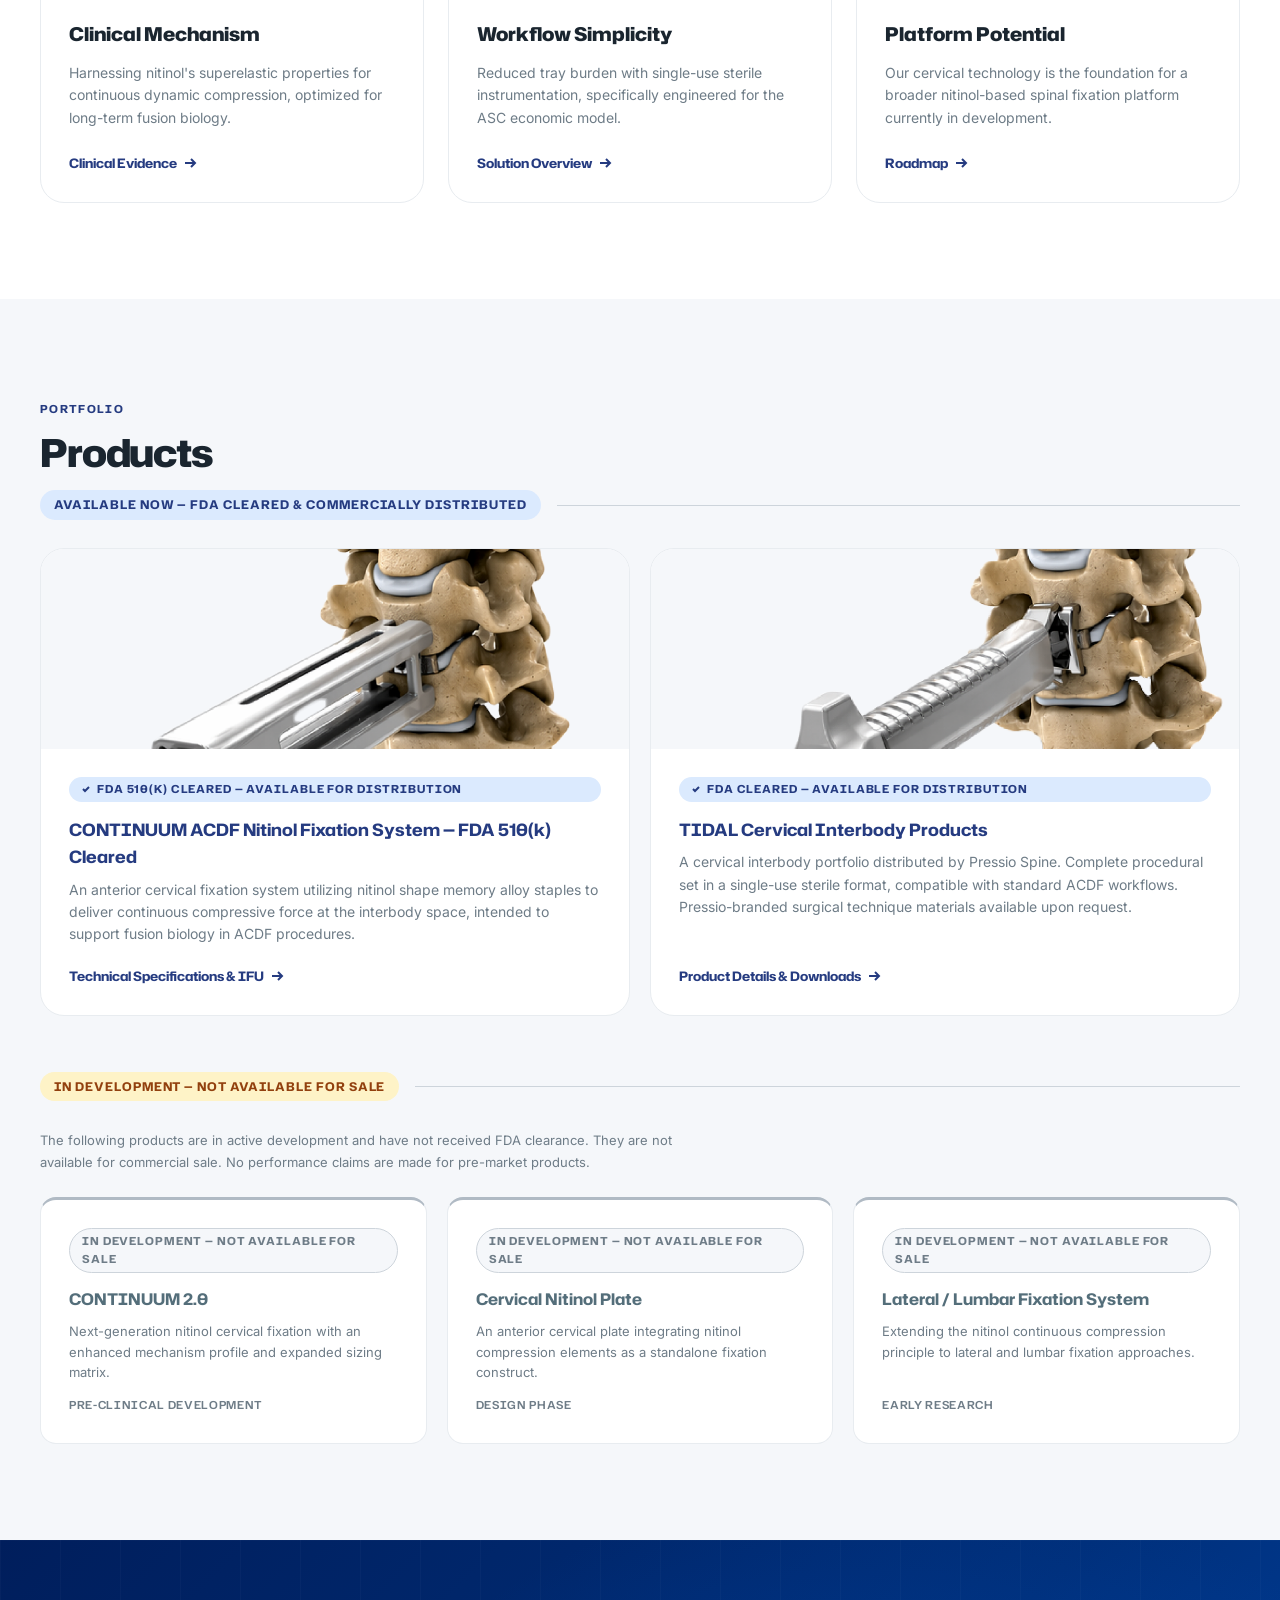
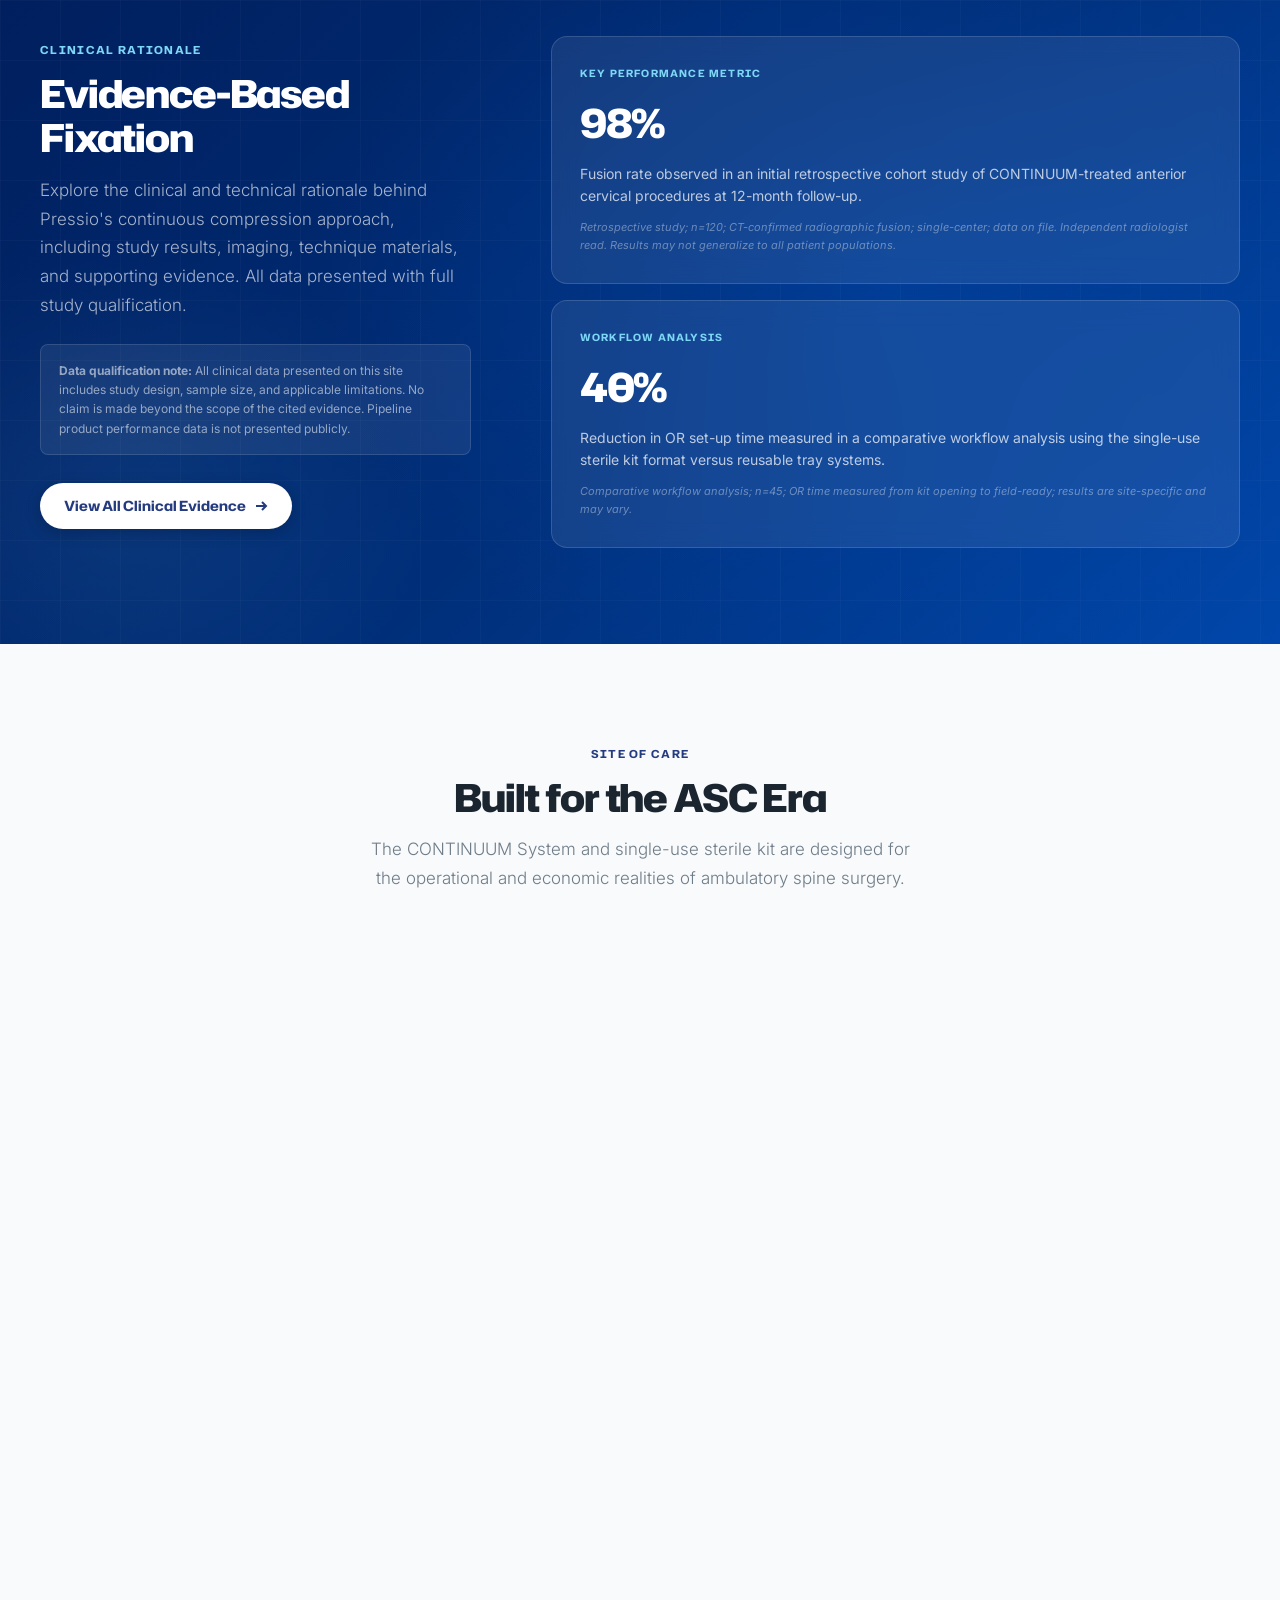
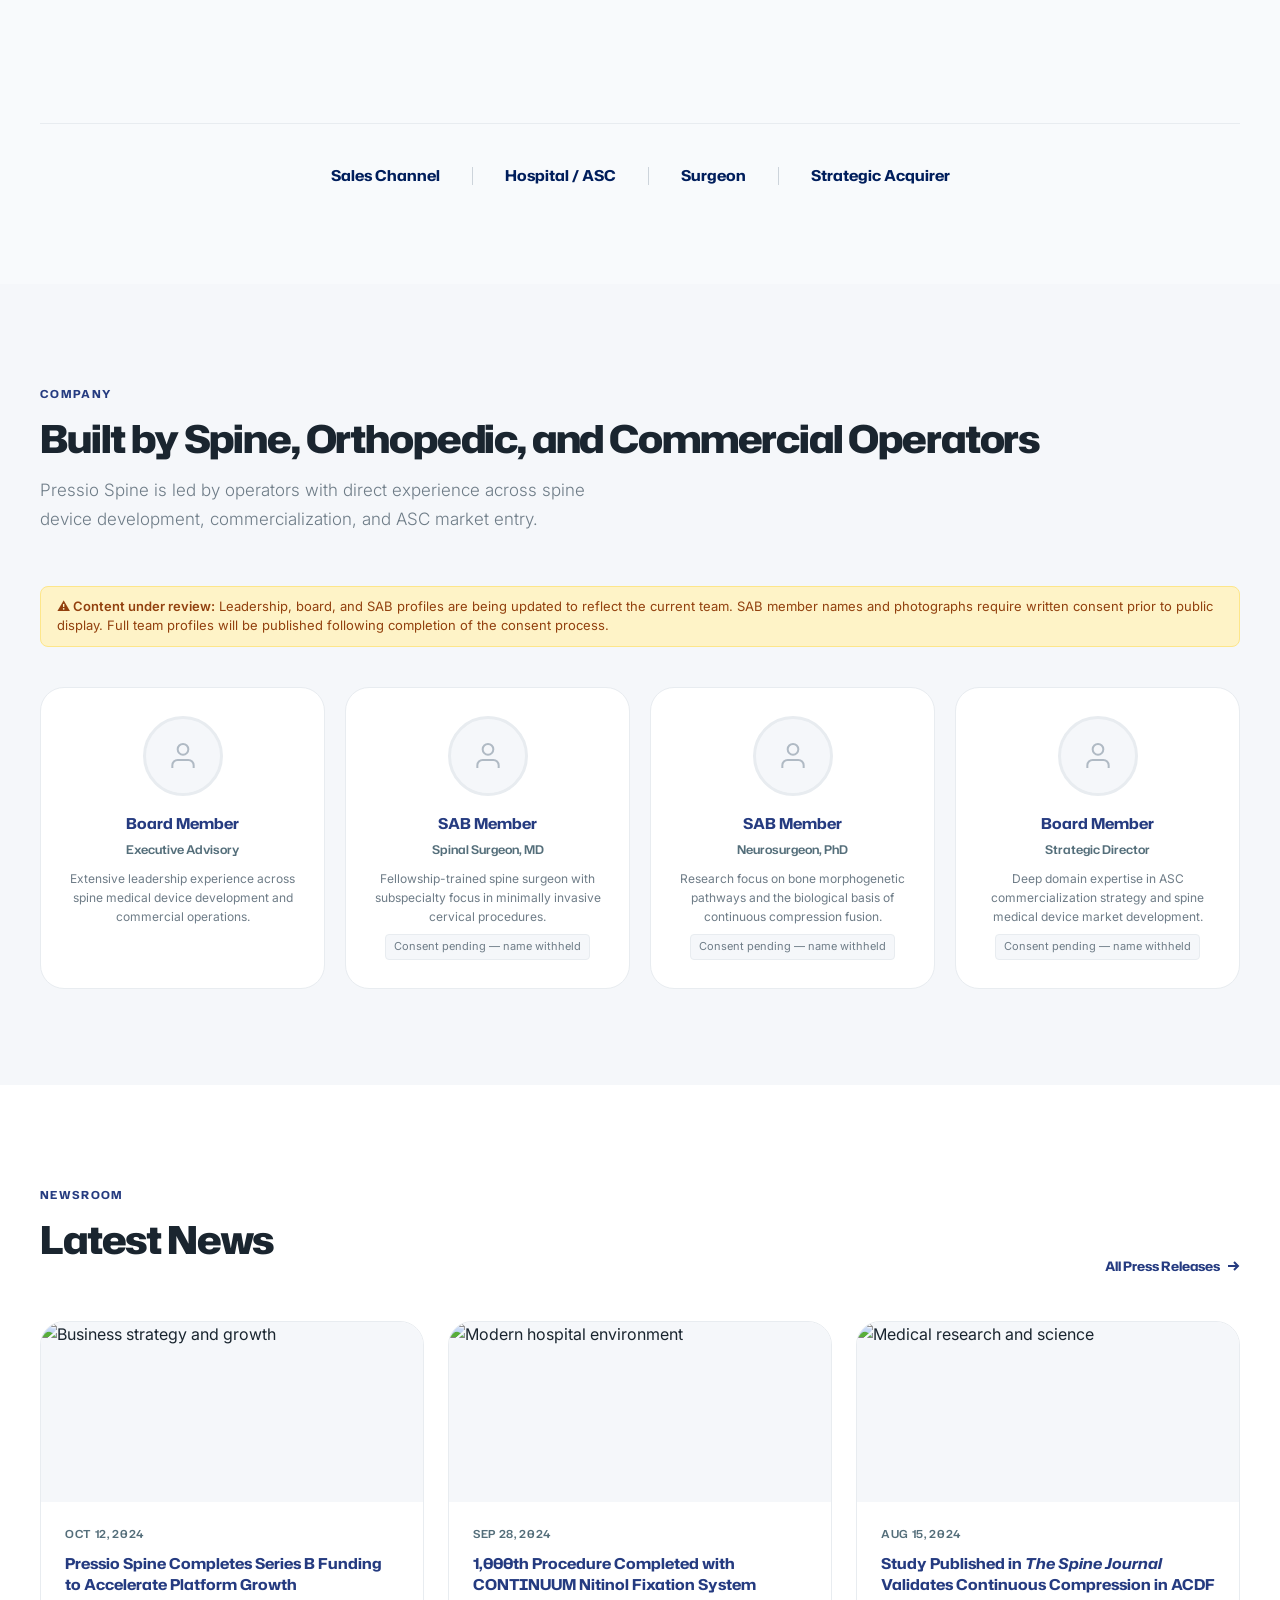
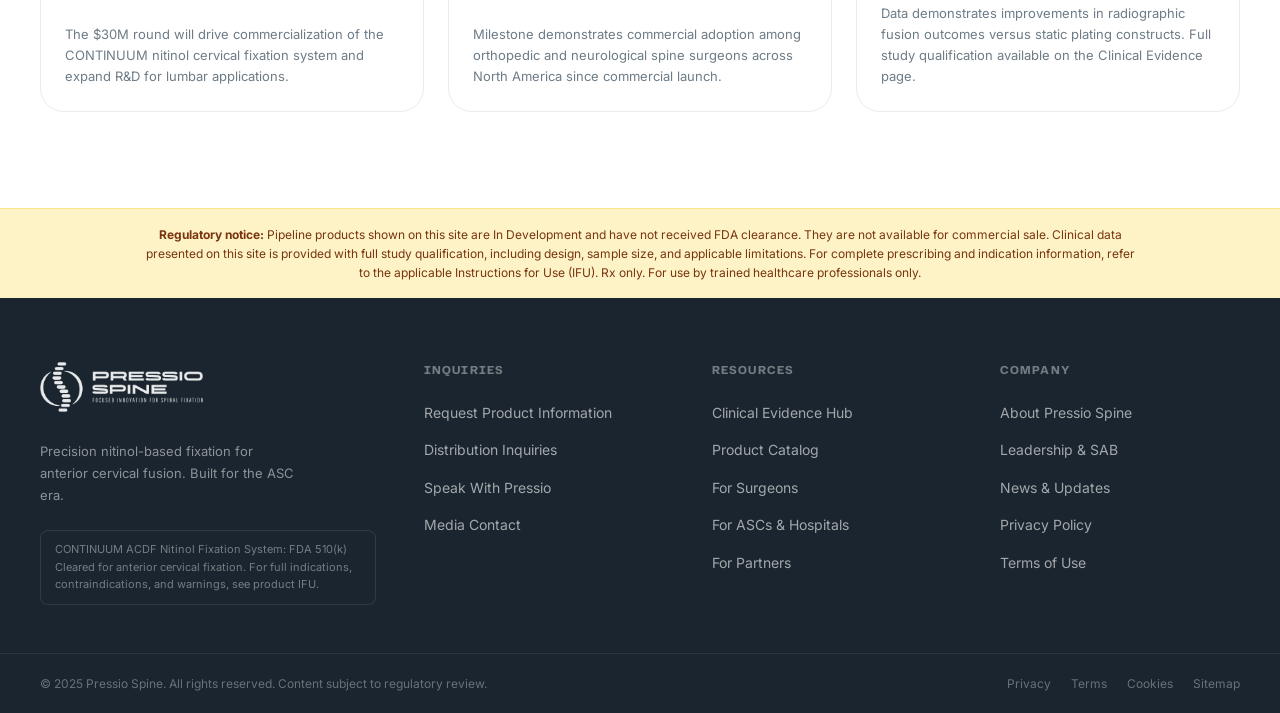
==== commit 54061298: "Add files via upload" ====
--- a/index.html
+++ b/index.html
@@ -239,9 +239,9 @@
       inset: 0;
       z-index: 1;
       background: linear-gradient(105deg,
-          rgba(0, 30, 92, 0.92) 0%,
-          rgba(0, 30, 92, 0.75) 40%,
-          rgba(0, 71, 171, 0.30) 100%);
+          rgba(37, 59, 128, 0.9) 0%,
+          rgba(0, 71, 171, 0.6) 50%,
+          rgba(79, 196, 241, 0.5) 100%);
     }
 
     .hero-overlay::after {
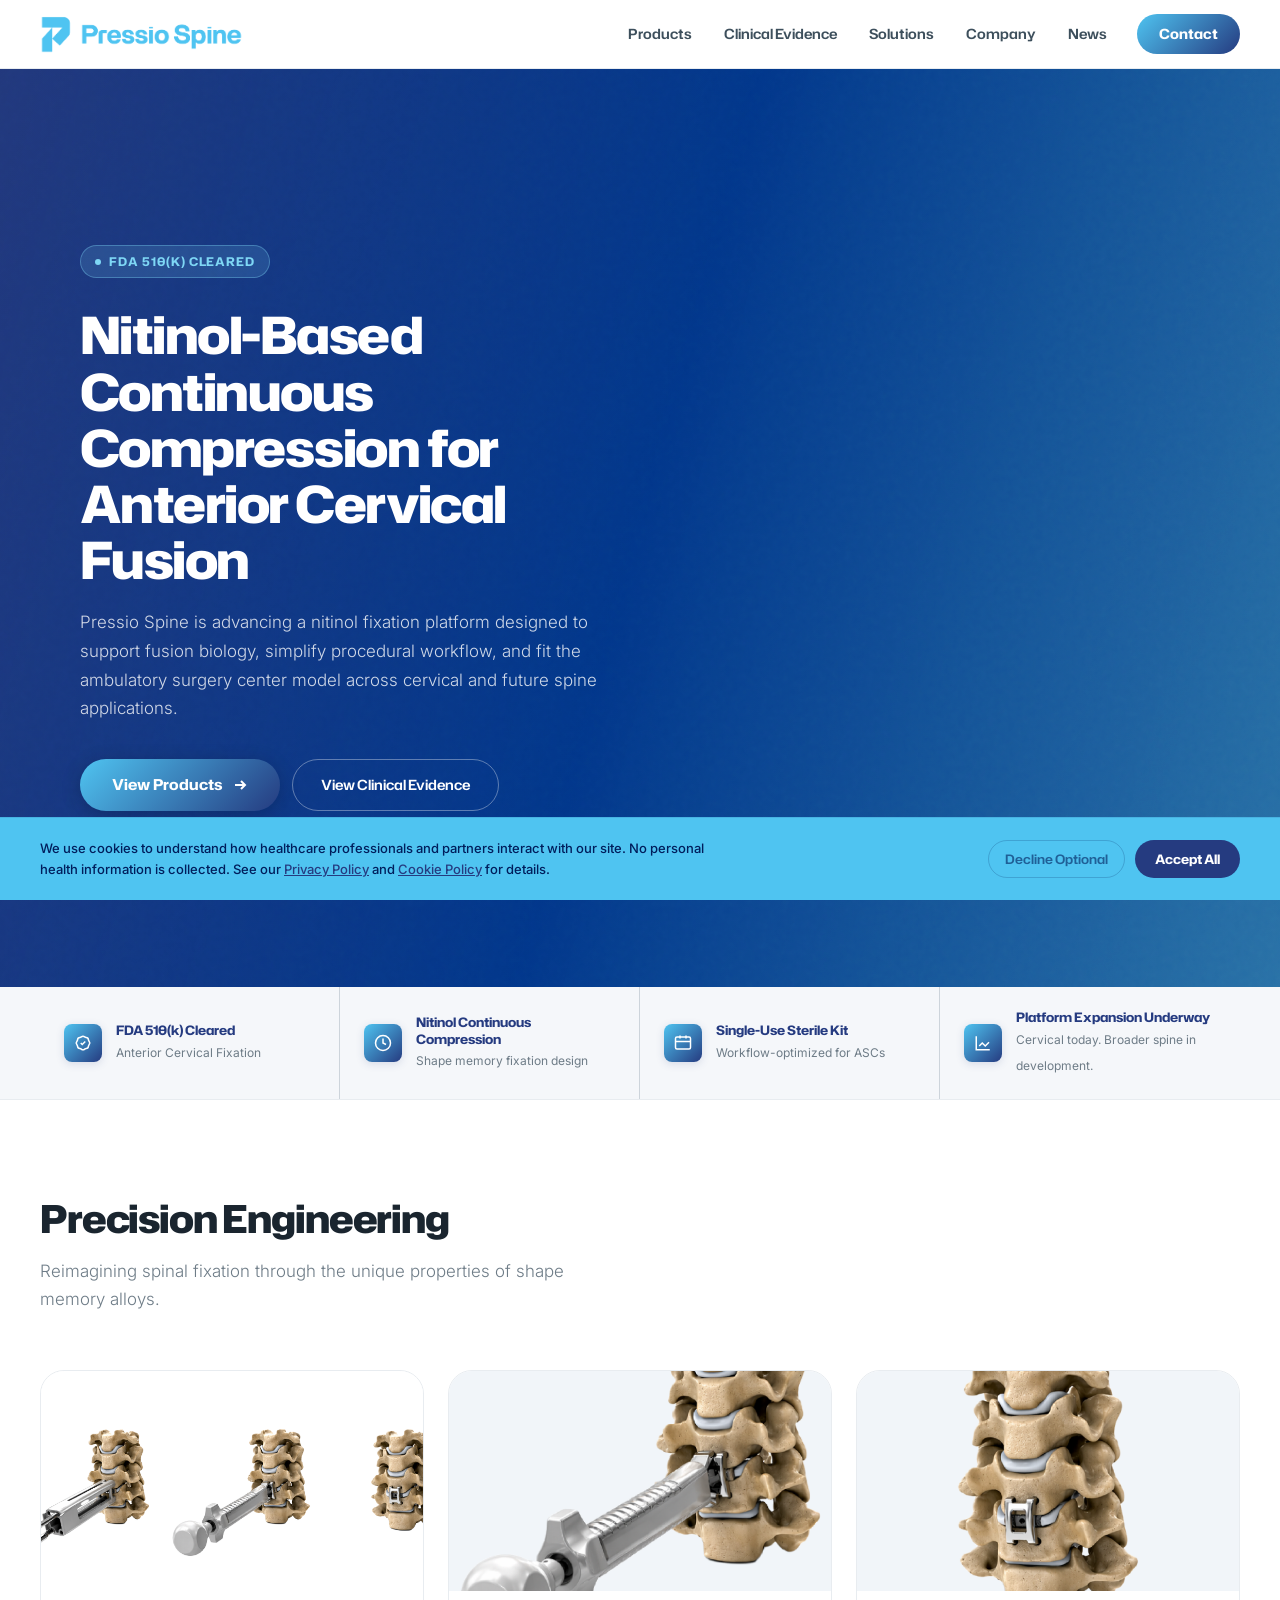
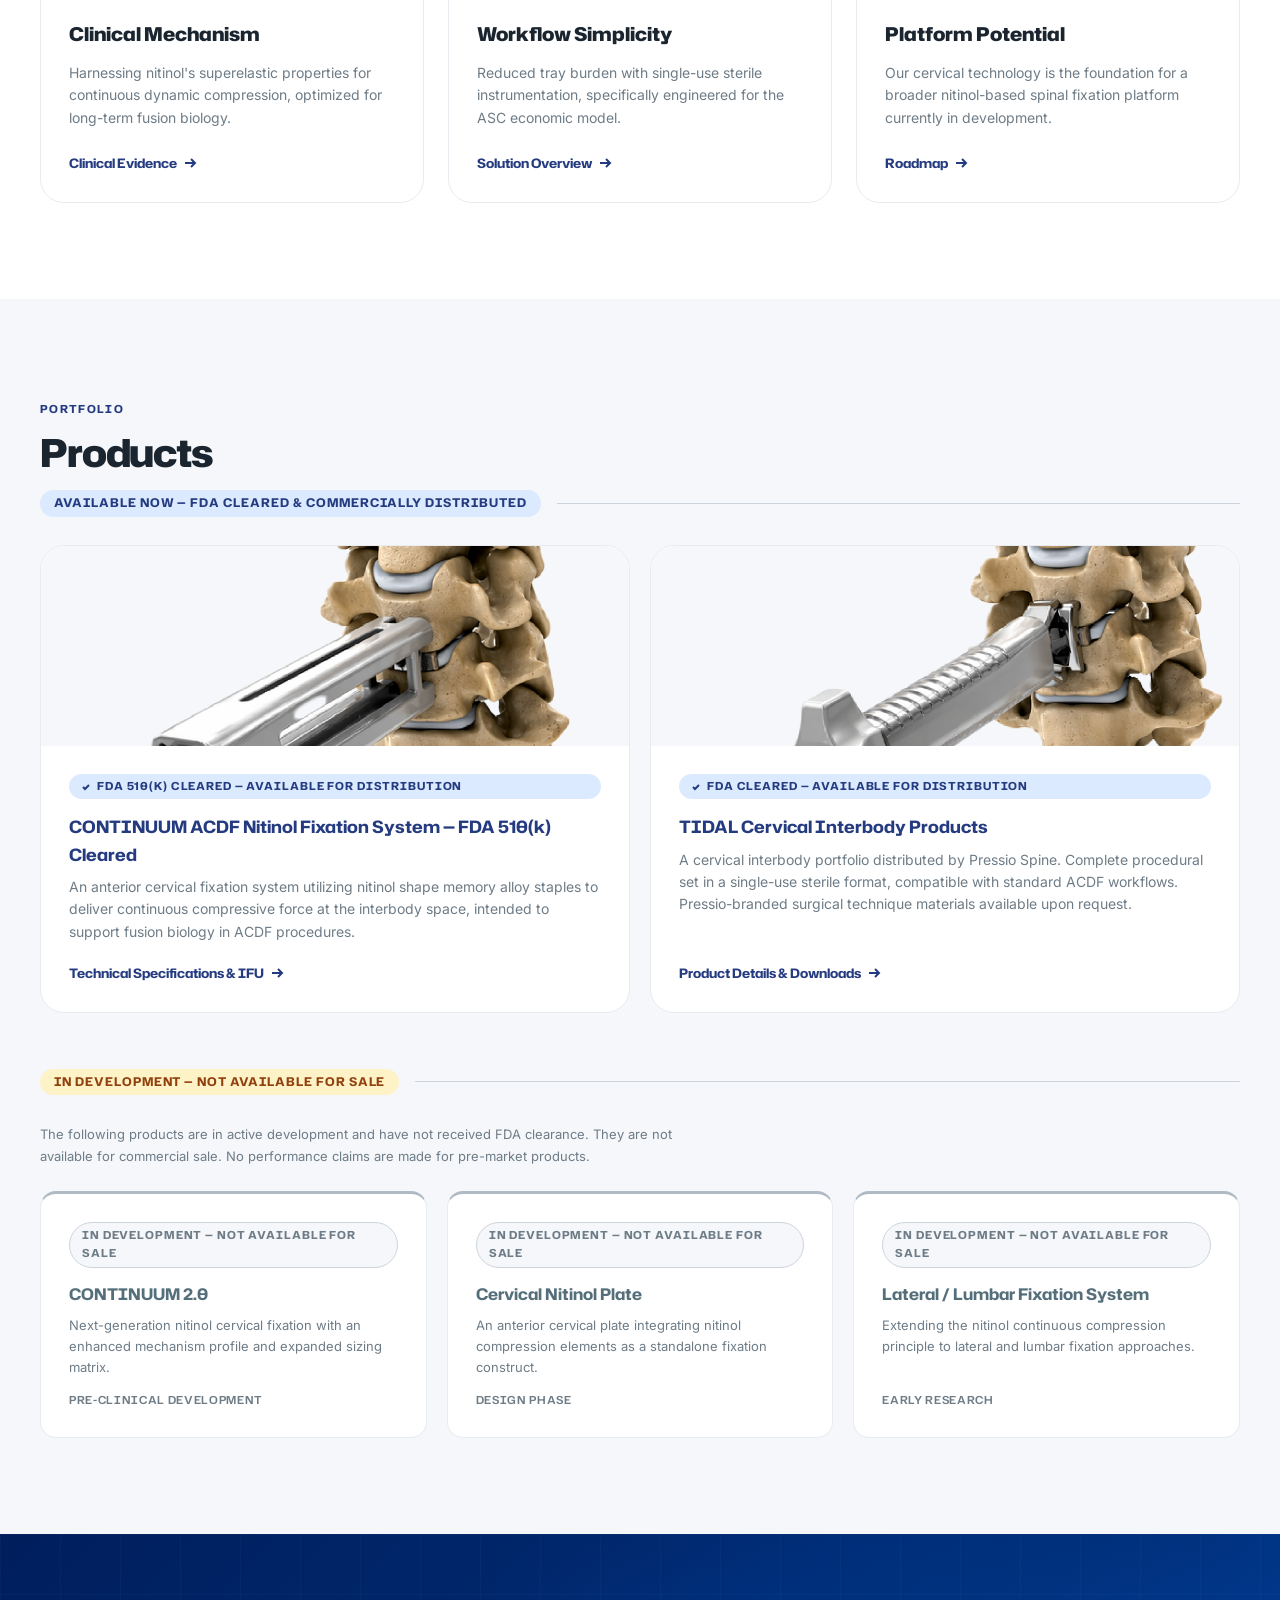
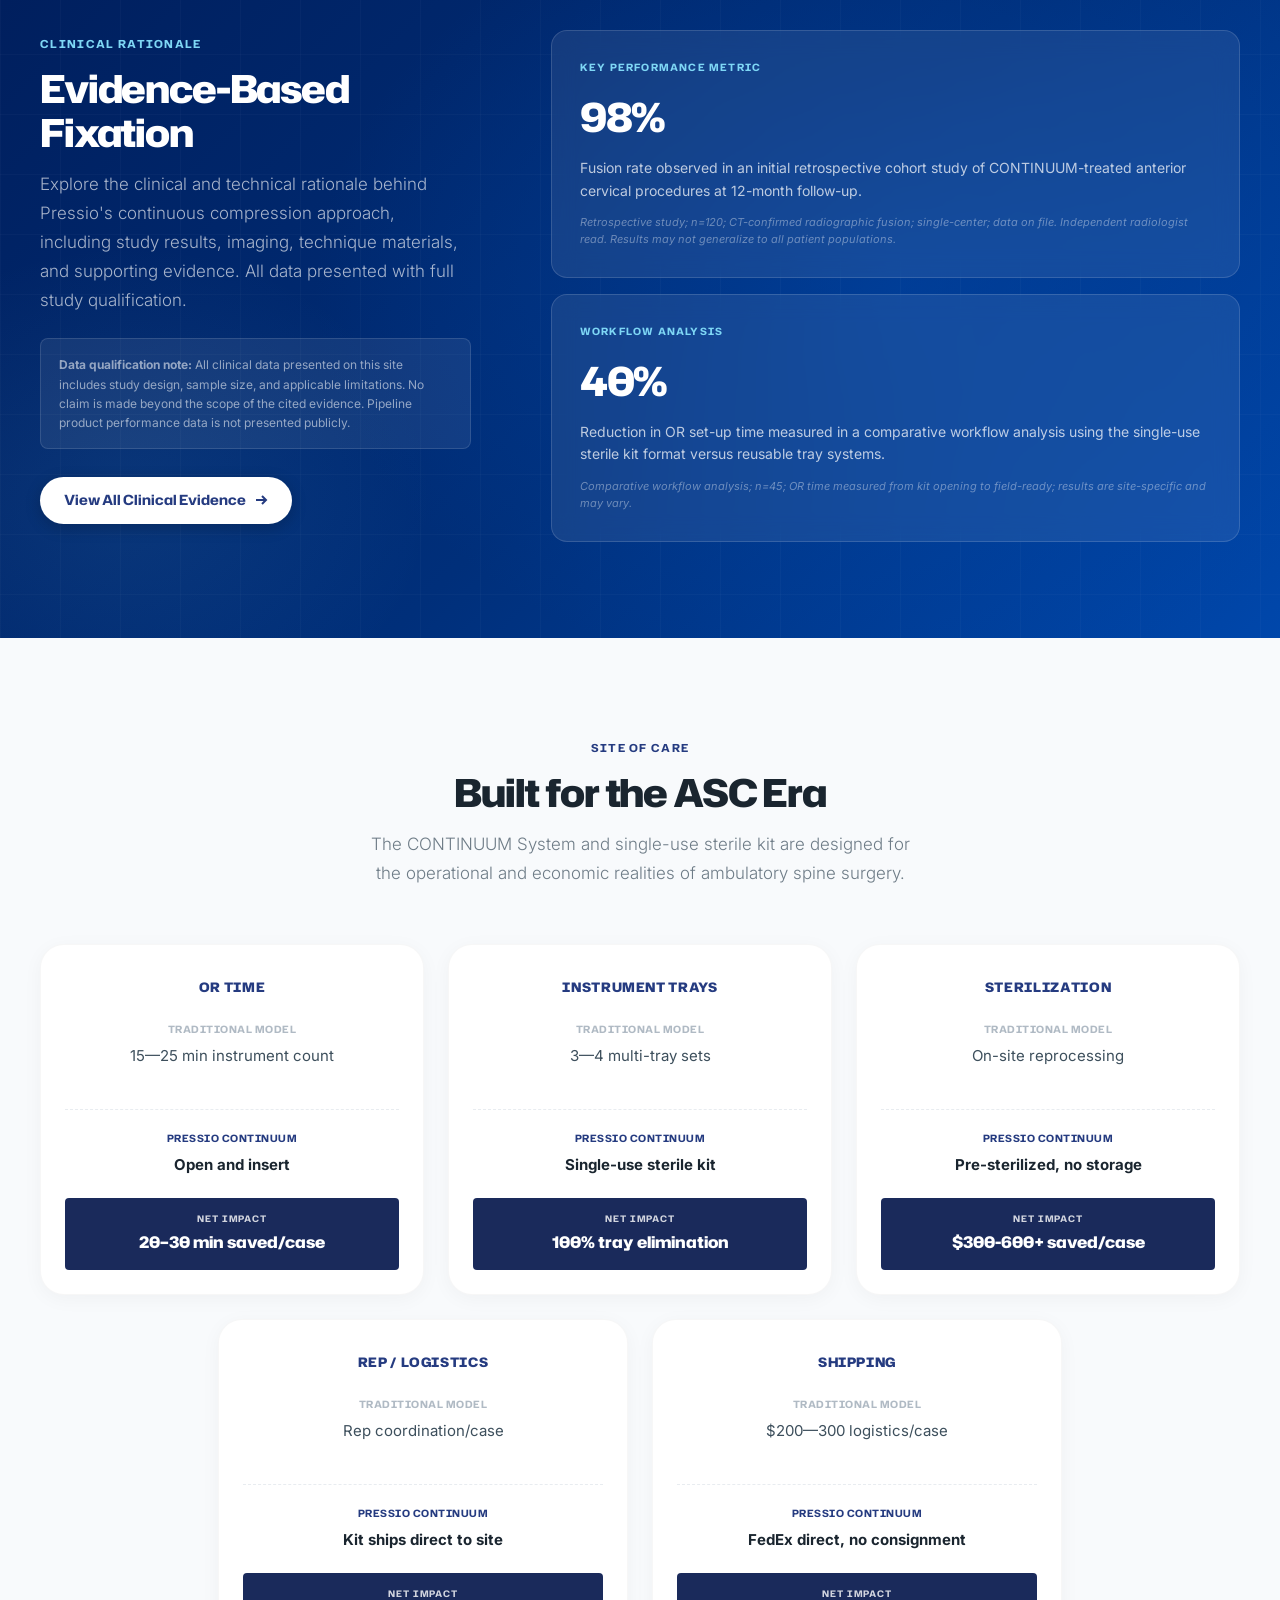
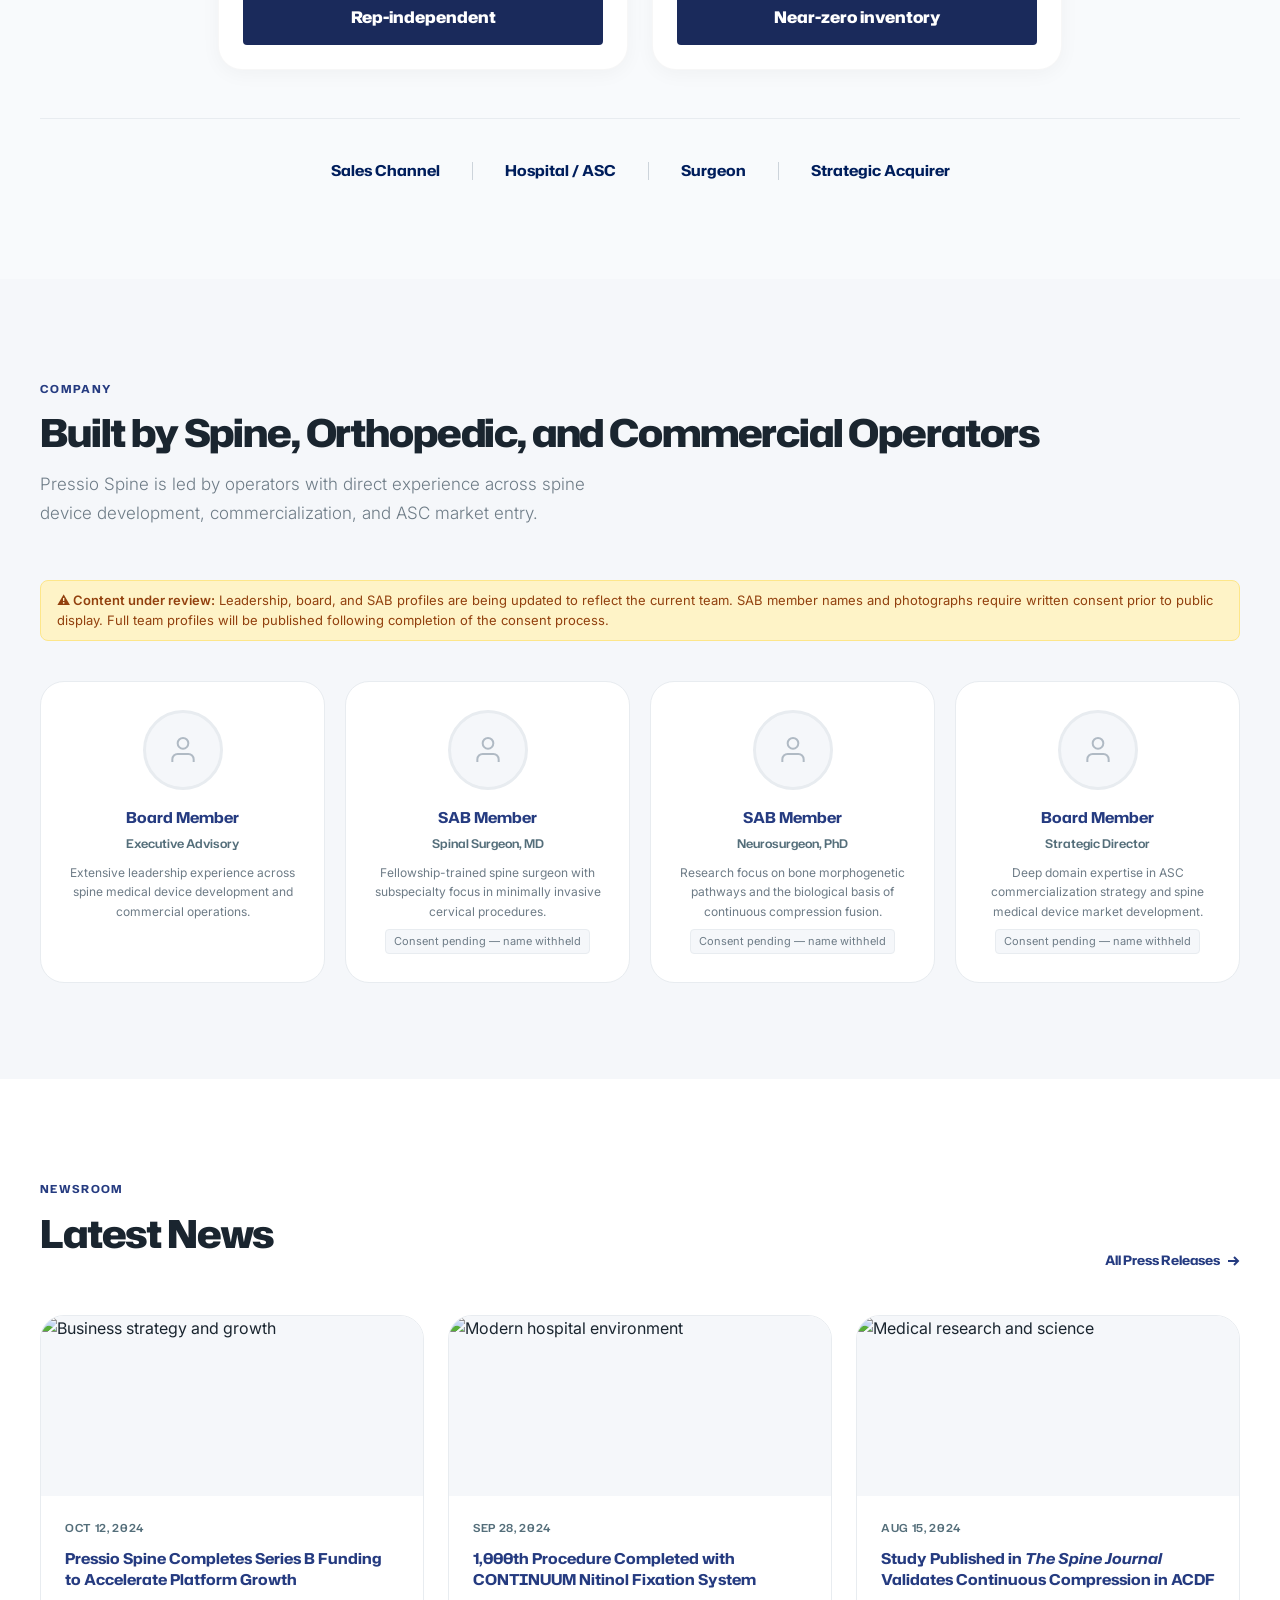
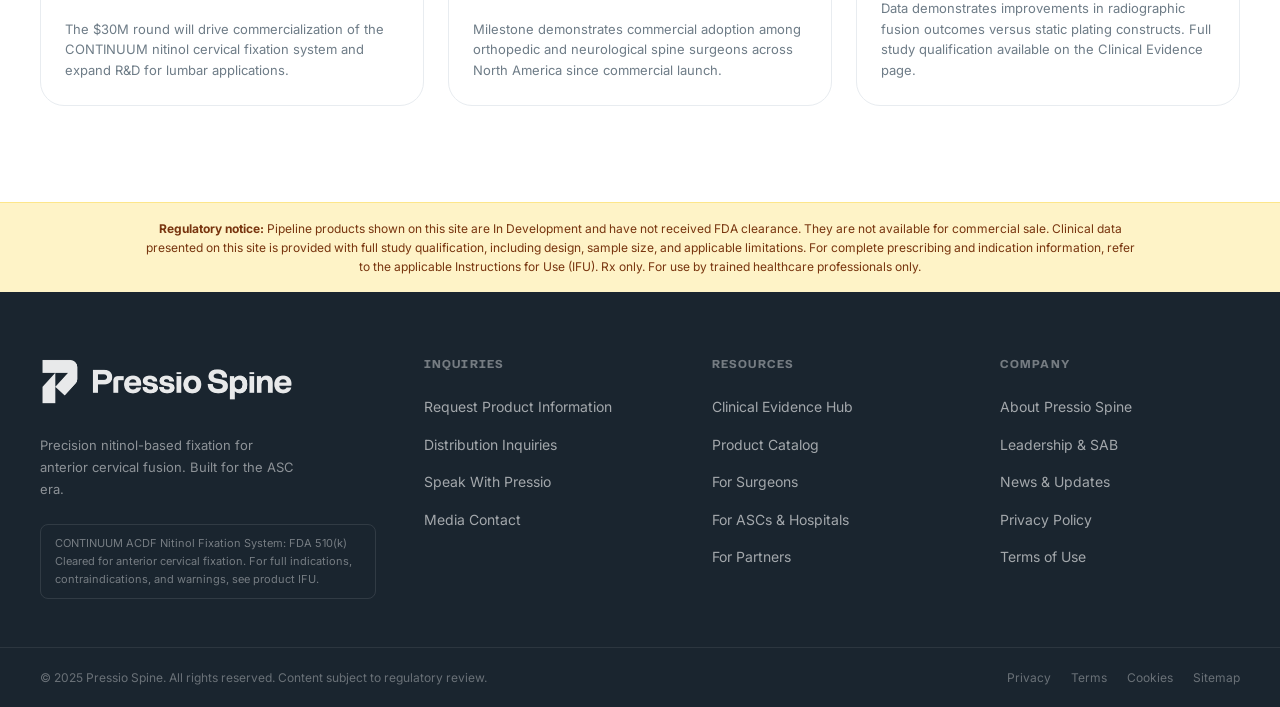
==== commit f8cc2602: "Add files via upload" ====
--- a/index.html
+++ b/index.html
@@ -705,9 +705,10 @@
       font-weight: 700;
       letter-spacing: 0.08em;
       text-transform: uppercase;
-      padding: 5px 14px;
+      padding: 6px 14px;
       border-radius: 100px;
       white-space: nowrap;
+      line-height: 1.2;
     }
 
     .bucket-label.available {
@@ -1747,6 +1748,21 @@
 
       .reg-bar {
         padding: 14px 24px;
+      }
+
+      .bucket-header {
+        flex-direction: column;
+        align-items: flex-start;
+        gap: 12px;
+      }
+
+      .bucket-label {
+        white-space: normal;
+        padding: 8px 16px;
+      }
+
+      .bucket-hr {
+        display: none;
       }
     }
 
